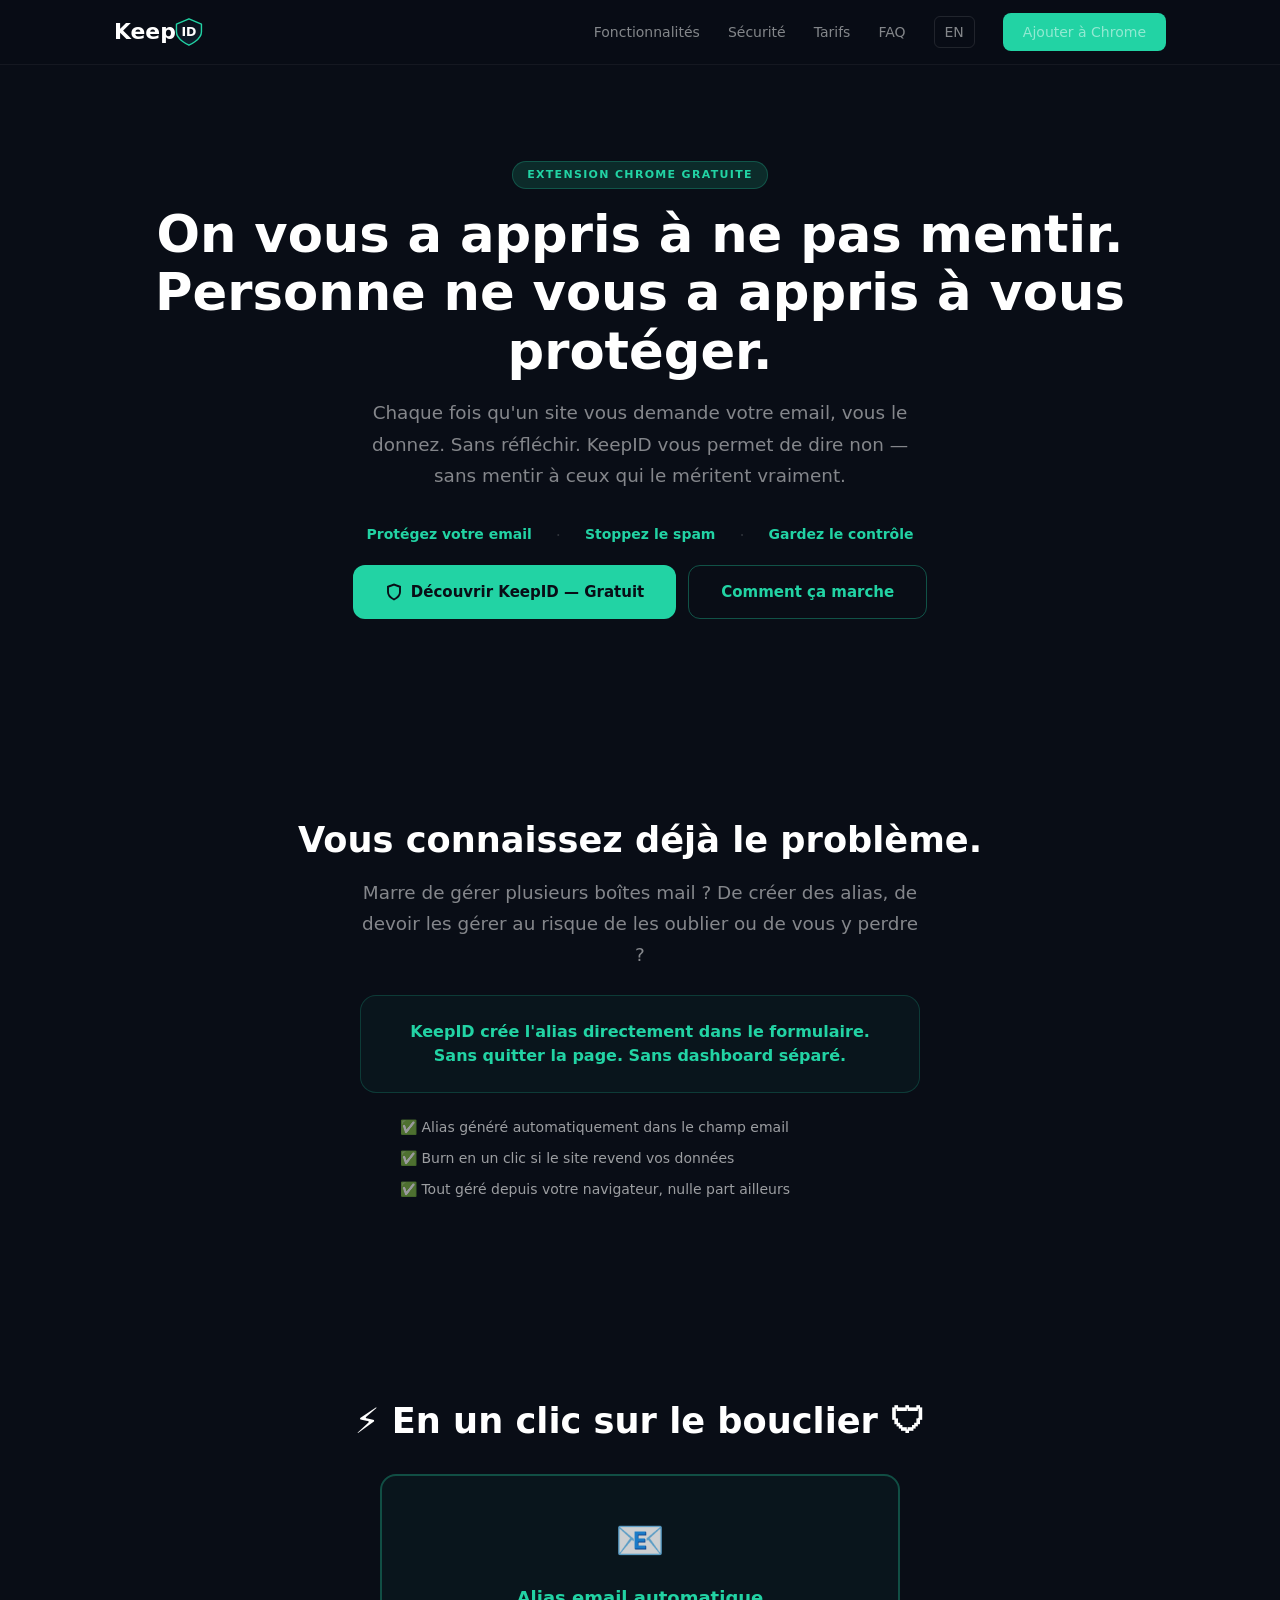
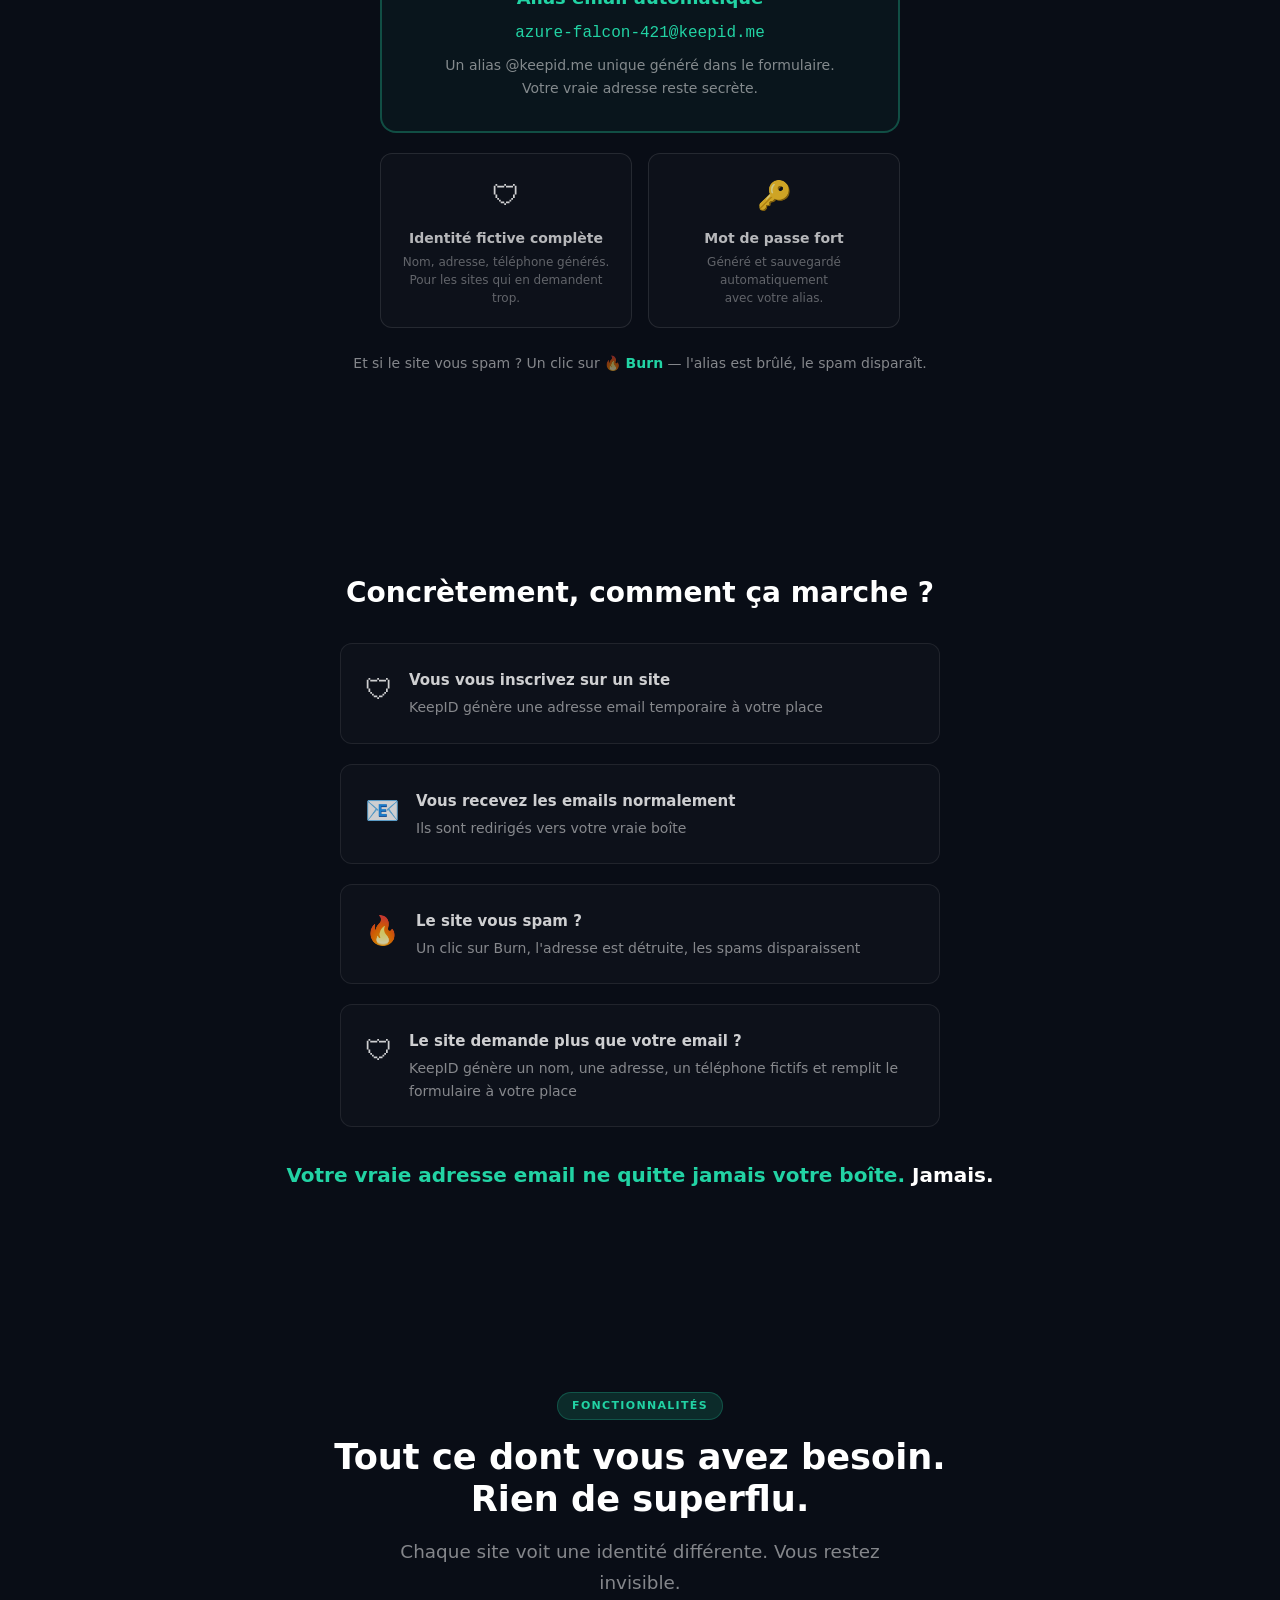
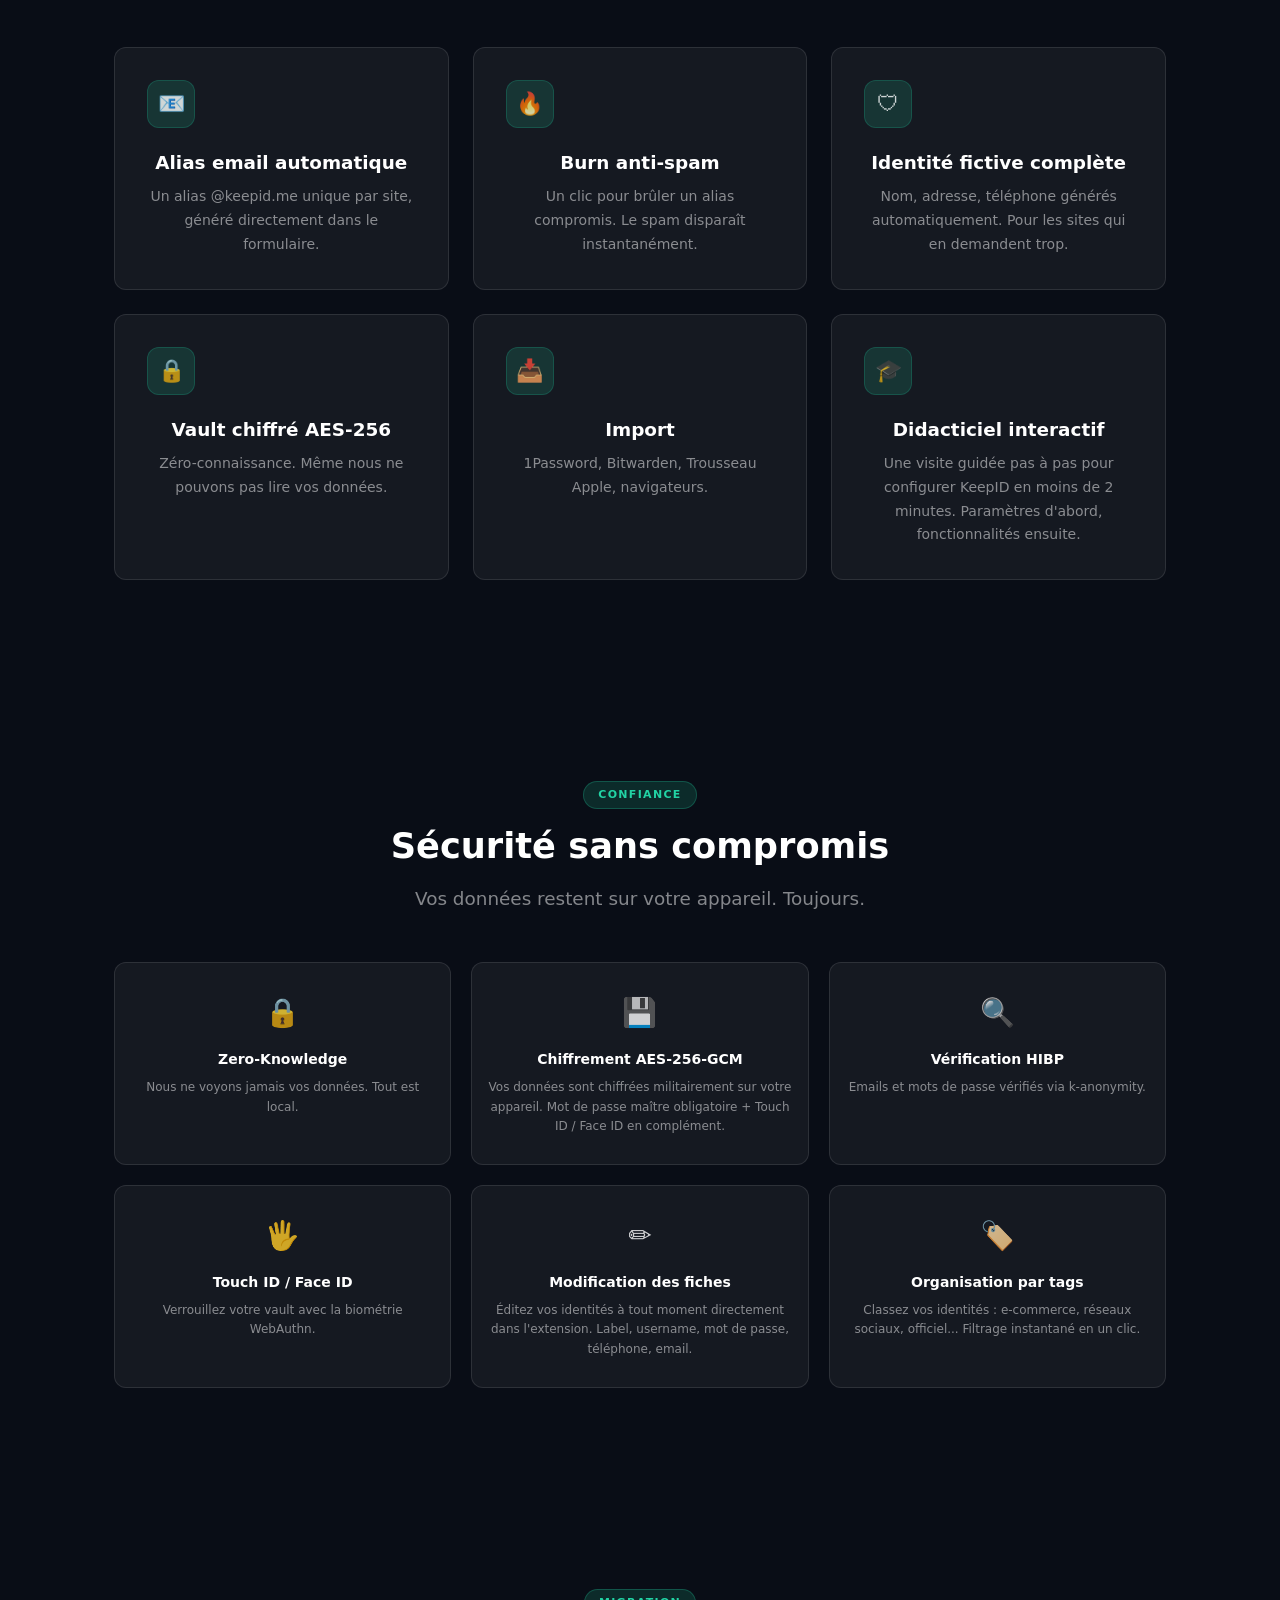
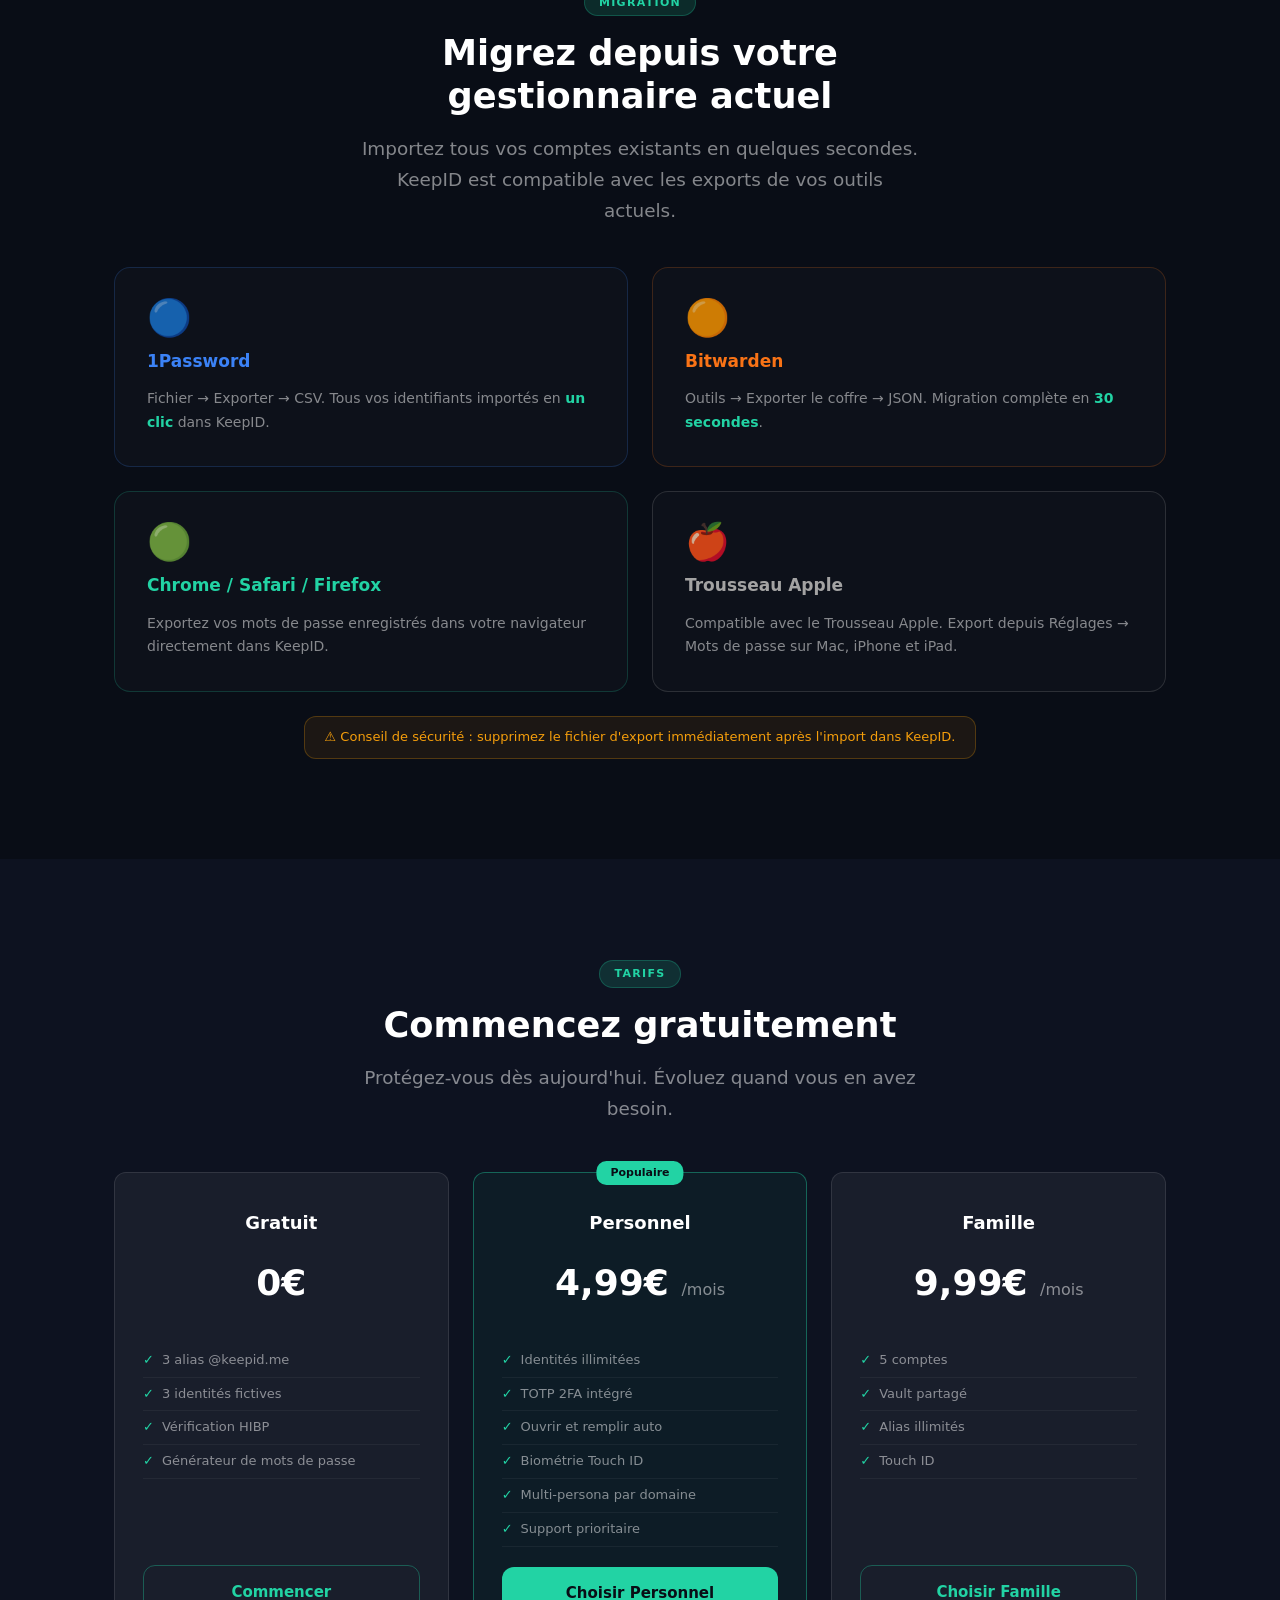
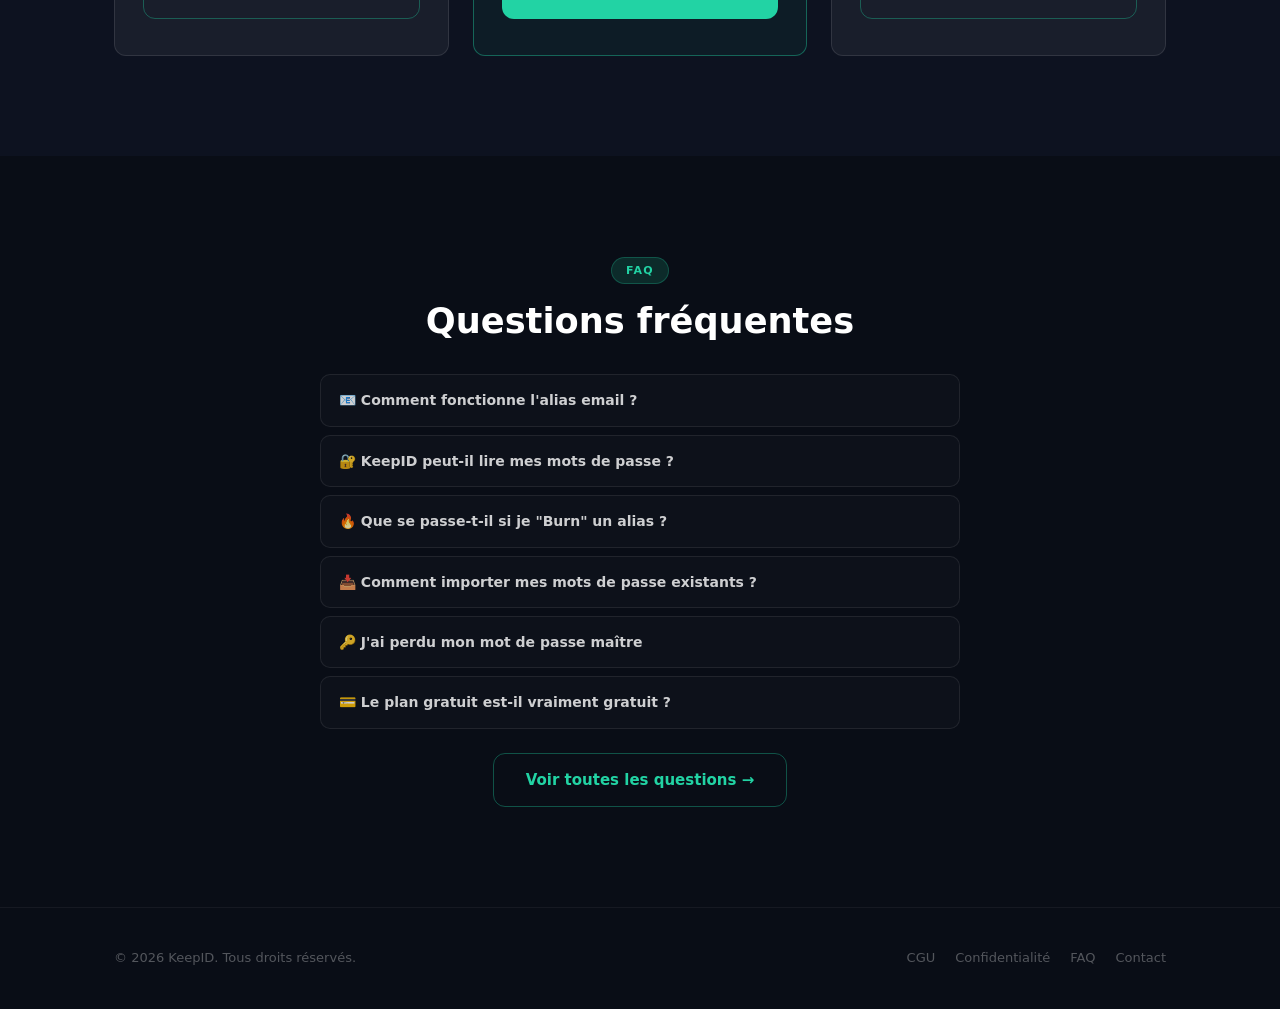
==== index.html @ a072f53a "feat: 4e étape identité fictive dans section explicative" ====
<!DOCTYPE html>
<html lang="fr">
<head>
  <meta charset="UTF-8">
  <meta name="viewport" content="width=device-width, initial-scale=1.0">
  <title>KeepID — Protégez votre identité en ligne</title>
  <meta name="description" content="KeepID génère des identités fictives pour chaque site. Alias email, mots de passe forts, données fictives. Zéro donnée personnelle exposée.">
  <meta name="robots" content="noindex, nofollow">
  <link rel="stylesheet" href="css/style.css">
</head>
<body>

<!-- ─── Nav ────────────────────────────────────────────────────────────────── -->
<nav>
  <div class="nav-inner">
    <img src="assets/logo-final.svg" alt="KeepID" class="nav-logo">
    <div class="nav-links">
      <a href="#features">Fonctionnalités</a>
      <a href="#security">Sécurité</a>
      <a href="#pricing">Tarifs</a>
      <a href="faq.html">FAQ</a>
      <a href="en/" class="lang-switch">EN</a>
      <a href="#" class="nav-cta">Ajouter à Chrome</a>
    </div>
    <button class="nav-hamburger" aria-label="Menu">
      <span></span><span></span><span></span>
    </button>
  </div>
</nav>

<!-- ─── Hero ───────────────────────────────────────────────────────────────── -->
<section class="hero container">
  <div class="fade-in">
    <div class="badge">Extension Chrome gratuite</div>
    <h1>On vous a appris à ne pas mentir.<br>Personne ne vous a appris à vous protéger.</h1>
    <p class="subtitle">Chaque fois qu'un site vous demande votre email, vous le donnez. Sans réfléchir. KeepID vous permet de dire non — sans mentir à ceux qui le méritent vraiment.</p>
  </div>
  <div class="fade-in" style="display:flex;justify-content:center;gap:24px;margin-top:24px;margin-bottom:16px">
    <span style="font-size:14px;color:#22d3a4;font-weight:600">Protégez votre email</span>
    <span style="color:rgba(255,255,255,0.15)">·</span>
    <span style="font-size:14px;color:#22d3a4;font-weight:600">Stoppez le spam</span>
    <span style="color:rgba(255,255,255,0.15)">·</span>
    <span style="font-size:14px;color:#22d3a4;font-weight:600">Gardez le contrôle</span>
  </div>
  <div class="hero-buttons fade-in">
    <a href="#" class="btn btn-primary">
      <svg width="18" height="18" viewBox="0 0 24 24" fill="none" stroke="currentColor" stroke-width="2.5" stroke-linecap="round"><path d="M12 22s8-4 8-10V5l-8-3-8 3v7c0 6 8 10 8 10z"/></svg>
      Découvrir KeepID — Gratuit
    </a>
    <a href="#features" class="btn btn-ghost">Comment ça marche</a>
  </div>
</section>

<!-- ─── Geek pitch ─────────────────────────────────────────────────────────── -->
<section class="section" id="geek">
  <div class="container text-center">
    <div class="fade-in">
      <h2>Vous connaissez déjà le problème.</h2>
      <p class="subtitle" style="max-width:560px;margin:0 auto 24px">
        Marre de gérer plusieurs boîtes mail ? De créer des alias, de devoir les gérer au risque de les oublier ou de vous y perdre ?
      </p>
      <div style="background:rgba(34,211,164,0.04);border:1px solid rgba(34,211,164,0.2);border-radius:16px;padding:24px 28px;max-width:560px;margin:0 auto 24px">
        <p style="font-size:16px;font-weight:700;color:#22d3a4;line-height:1.5;margin:0">
          KeepID crée l'alias directement dans le formulaire.<br>Sans quitter la page. Sans dashboard séparé.
        </p>
      </div>
      <ul style="list-style:none;display:flex;flex-direction:column;gap:10px;max-width:480px;margin:0 auto;text-align:left">
        <li style="font-size:14px;color:rgba(255,255,255,0.6);line-height:1.5">✅ Alias généré automatiquement dans le champ email</li>
        <li style="font-size:14px;color:rgba(255,255,255,0.6);line-height:1.5">✅ Burn en un clic si le site revend vos données</li>
        <li style="font-size:14px;color:rgba(255,255,255,0.6);line-height:1.5">✅ Tout géré depuis votre navigateur, nulle part ailleurs</li>
      </ul>
    </div>
  </div>
</section>

<!-- ─── Démo en un clic ────────────────────────────────────────────────────── -->
<section class="section" id="demo">
  <div class="container text-center">
    <div class="fade-in">
      <h2>⚡ En un clic sur le bouclier 🛡</h2>
    </div>
    <!-- Card principale — alias -->
    <div class="fade-in" style="max-width:520px;margin:32px auto 20px;background:rgba(34,211,164,0.04);border:2px solid rgba(34,211,164,0.3);border-radius:16px;padding:32px 28px;text-align:center;animation:fadeUp .5s ease both">
      <div style="font-size:40px;margin-bottom:12px">📧</div>
      <h3 style="font-size:18px;font-weight:700;color:#22d3a4;margin:0 0 8px">Alias email automatique</h3>
      <p style="font-family:monospace;font-size:16px;color:#22d3a4;margin:0 0 8px">azure-falcon-421@keepid.me</p>
      <p style="font-size:14px;color:rgba(255,255,255,0.5);margin:0;line-height:1.6">Un alias @keepid.me unique généré dans le formulaire.<br>Votre vraie adresse reste secrète.</p>
    </div>
    <!-- Cards secondaires -->
    <div class="fade-in" style="display:grid;grid-template-columns:1fr 1fr;gap:16px;max-width:520px;margin:0 auto;text-align:center">
      <div style="background:rgba(255,255,255,0.02);border:1px solid rgba(255,255,255,0.1);border-radius:12px;padding:20px 16px;animation:fadeUp .5s ease .2s both">
        <div style="font-size:28px;margin-bottom:8px">🛡</div>
        <h3 style="font-size:14px;font-weight:700;color:rgba(255,255,255,0.7);margin:0 0 4px">Identité fictive complète</h3>
        <p style="font-size:12px;color:rgba(255,255,255,0.35);margin:0;line-height:1.5">Nom, adresse, téléphone générés.<br>Pour les sites qui en demandent trop.</p>
      </div>
      <div style="background:rgba(255,255,255,0.02);border:1px solid rgba(255,255,255,0.1);border-radius:12px;padding:20px 16px;animation:fadeUp .5s ease .4s both">
        <div style="font-size:28px;margin-bottom:8px">🔑</div>
        <h3 style="font-size:14px;font-weight:700;color:rgba(255,255,255,0.7);margin:0 0 4px">Mot de passe fort</h3>
        <p style="font-size:12px;color:rgba(255,255,255,0.35);margin:0;line-height:1.5">Généré et sauvegardé automatiquement<br>avec votre alias.</p>
      </div>
    </div>
    <div class="fade-in" style="margin-top:24px">
      <p style="font-size:14px;color:rgba(255,255,255,0.5);margin:0">Et si le site vous spam ? Un clic sur 🔥 <span style="color:#22d3a4;font-weight:600">Burn</span> — l'alias est brûlé, le spam disparaît.</p>
    </div>
  </div>
</section>
<style>@keyframes fadeUp{from{opacity:0;transform:translateY(20px)}to{opacity:1;transform:translateY(0)}}</style>

<!-- ─── Manifeste ──────────────────────────────────────────────────────────── -->
<section class="section" id="manifesto">
  <div class="container text-center">
    <div class="fade-in">
      <h2 style="font-size:28px;line-height:1.3;max-width:600px;margin:0 auto 20px">Concrètement, comment ça marche ?</h2>
    </div>
    <div class="fade-in" style="display:flex;flex-direction:column;gap:20px;max-width:600px;margin:32px auto;text-align:left">
      <div style="display:flex;align-items:flex-start;gap:16px;background:rgba(255,255,255,0.02);border:1px solid rgba(255,255,255,0.08);border-radius:12px;padding:24px">
        <span style="font-size:28px;flex-shrink:0">🛡</span>
        <div>
          <p style="font-size:15px;font-weight:700;color:rgba(255,255,255,0.8);margin:0 0 4px">Vous vous inscrivez sur un site</p>
          <p style="font-size:14px;color:rgba(255,255,255,0.5);margin:0;line-height:1.6">KeepID génère une adresse email temporaire à votre place</p>
        </div>
      </div>
      <div style="display:flex;align-items:flex-start;gap:16px;background:rgba(255,255,255,0.02);border:1px solid rgba(255,255,255,0.08);border-radius:12px;padding:24px">
        <span style="font-size:28px;flex-shrink:0">📧</span>
        <div>
          <p style="font-size:15px;font-weight:700;color:rgba(255,255,255,0.8);margin:0 0 4px">Vous recevez les emails normalement</p>
          <p style="font-size:14px;color:rgba(255,255,255,0.5);margin:0;line-height:1.6">Ils sont redirigés vers votre vraie boîte</p>
        </div>
      </div>
      <div style="display:flex;align-items:flex-start;gap:16px;background:rgba(255,255,255,0.02);border:1px solid rgba(255,255,255,0.08);border-radius:12px;padding:24px">
        <span style="font-size:28px;flex-shrink:0">🔥</span>
        <div>
          <p style="font-size:15px;font-weight:700;color:rgba(255,255,255,0.8);margin:0 0 4px">Le site vous spam ?</p>
          <p style="font-size:14px;color:rgba(255,255,255,0.5);margin:0;line-height:1.6">Un clic sur Burn, l'adresse est détruite, les spams disparaissent</p>
        </div>
      </div>
      <div style="display:flex;align-items:flex-start;gap:16px;background:rgba(255,255,255,0.02);border:1px solid rgba(255,255,255,0.08);border-radius:12px;padding:24px">
        <span style="font-size:28px;flex-shrink:0">🛡</span>
        <div>
          <p style="font-size:15px;font-weight:700;color:rgba(255,255,255,0.8);margin:0 0 4px">Le site demande plus que votre email ?</p>
          <p style="font-size:14px;color:rgba(255,255,255,0.5);margin:0;line-height:1.6">KeepID génère un nom, une adresse, un téléphone fictifs et remplit le formulaire à votre place</p>
        </div>
      </div>
    </div>
    <div class="fade-in">
      <p style="font-size:20px;font-weight:700;color:#22d3a4;margin:0">Votre vraie adresse email ne quitte jamais votre boîte. <span style="color:#fff">Jamais.</span></p>
    </div>
  </div>
</section>

<!-- ─── Features ───────────────────────────────────────────────────────────── -->
<section class="section" id="features">
  <div class="container text-center">
    <div class="fade-in">
      <div class="badge">Fonctionnalités</div>
      <h2>Tout ce dont vous avez besoin.<br>Rien de superflu.</h2>
      <p class="subtitle">Chaque site voit une identité différente. Vous restez invisible.</p>
    </div>
    <div class="features-grid fade-in">
      <div class="feature-card">
        <div class="feature-icon">📧</div>
        <h3>Alias email automatique</h3>
        <p>Un alias @keepid.me unique par site, généré directement dans le formulaire.</p>
      </div>
      <div class="feature-card">
        <div class="feature-icon">🔥</div>
        <h3>Burn anti-spam</h3>
        <p>Un clic pour brûler un alias compromis. Le spam disparaît instantanément.</p>
      </div>
      <div class="feature-card">
        <div class="feature-icon">🛡</div>
        <h3>Identité fictive complète</h3>
        <p>Nom, adresse, téléphone générés automatiquement. Pour les sites qui en demandent trop.</p>
      </div>
      <div class="feature-card">
        <div class="feature-icon">🔒</div>
        <h3>Vault chiffré AES-256</h3>
        <p>Zéro-connaissance. Même nous ne pouvons pas lire vos données.</p>
      </div>
      <div class="feature-card">
        <div class="feature-icon">📥</div>
        <h3>Import</h3>
        <p>1Password, Bitwarden, Trousseau Apple, navigateurs.</p>
      </div>
      <div class="feature-card">
        <div class="feature-icon">🎓</div>
        <h3>Didacticiel interactif</h3>
        <p>Une visite guidée pas à pas pour configurer KeepID en moins de 2 minutes. Paramètres d'abord, fonctionnalités ensuite.</p>
      </div>
    </div>
  </div>
</section>

<!-- ─── Sécurité ───────────────────────────────────────────────────────────── -->
<section class="section" id="security">
  <div class="container text-center">
    <div class="fade-in">
      <div class="badge">Confiance</div>
      <h2>Sécurité sans compromis</h2>
      <p class="subtitle">Vos données restent sur votre appareil. Toujours.</p>
    </div>
    <div class="security-grid fade-in">
      <div class="security-item">
        <div class="icon">🔒</div>
        <h3>Zero-Knowledge</h3>
        <p>Nous ne voyons jamais vos données. Tout est local.</p>
      </div>
      <div class="security-item">
        <div class="icon">💾</div>
        <h3>Chiffrement AES-256-GCM</h3>
        <p>Vos données sont chiffrées militairement sur votre appareil. Mot de passe maître obligatoire + Touch ID / Face ID en complément.</p>
      </div>
      <div class="security-item">
        <div class="icon">🔍</div>
        <h3>Vérification HIBP</h3>
        <p>Emails et mots de passe vérifiés via k-anonymity.</p>
      </div>
      <div class="security-item">
        <div class="icon">🖐</div>
        <h3>Touch ID / Face ID</h3>
        <p>Verrouillez votre vault avec la biométrie WebAuthn.</p>
      </div>
      <div class="security-item">
        <div class="icon">✏️</div>
        <h3>Modification des fiches</h3>
        <p>Éditez vos identités à tout moment directement dans l'extension. Label, username, mot de passe, téléphone, email.</p>
      </div>
      <div class="security-item">
        <div class="icon">🏷️</div>
        <h3>Organisation par tags</h3>
        <p>Classez vos identités : e-commerce, réseaux sociaux, officiel... Filtrage instantané en un clic.</p>
      </div>
    </div>
  </div>
</section>

<!-- ─── Migration ──────────────────────────────────────────────────────────── -->
<section class="section" id="migration">
  <div class="container text-center">
    <div class="fade-in">
      <div class="badge">Migration</div>
      <h2>Migrez depuis votre<br>gestionnaire actuel</h2>
      <p class="subtitle">Importez tous vos comptes existants en quelques secondes. KeepID est compatible avec les exports de vos outils actuels.</p>
    </div>
    <div class="fade-in" style="display:grid;grid-template-columns:repeat(2,1fr);gap:24px;margin-top:40px;text-align:left">
      <div style="background:rgba(255,255,255,0.02);border:1px solid rgba(59,130,246,0.2);border-radius:16px;padding:32px;display:flex;flex-direction:column;gap:12px">
        <div style="font-size:36px;line-height:1">🔵</div>
        <h3 style="font-size:17px;font-weight:700;color:#3b82f6;margin:0">1Password</h3>
        <p style="font-size:14px;color:rgba(255,255,255,0.5);line-height:1.7;margin:0">Fichier → Exporter → CSV. Tous vos identifiants importés en <span style="color:#22d3a4;font-weight:600">un clic</span> dans KeepID.</p>
      </div>
      <div style="background:rgba(255,255,255,0.02);border:1px solid rgba(249,115,22,0.2);border-radius:16px;padding:32px;display:flex;flex-direction:column;gap:12px">
        <div style="font-size:36px;line-height:1">🟠</div>
        <h3 style="font-size:17px;font-weight:700;color:#f97316;margin:0">Bitwarden</h3>
        <p style="font-size:14px;color:rgba(255,255,255,0.5);line-height:1.7;margin:0">Outils → Exporter le coffre → JSON. Migration complète en <span style="color:#22d3a4;font-weight:600">30 secondes</span>.</p>
      </div>
      <div style="background:rgba(255,255,255,0.02);border:1px solid rgba(34,211,164,0.2);border-radius:16px;padding:32px;display:flex;flex-direction:column;gap:12px">
        <div style="font-size:36px;line-height:1">🟢</div>
        <h3 style="font-size:17px;font-weight:700;color:#22d3a4;margin:0">Chrome / Safari / Firefox</h3>
        <p style="font-size:14px;color:rgba(255,255,255,0.5);line-height:1.7;margin:0">Exportez vos mots de passe enregistrés dans votre navigateur directement dans KeepID.</p>
      </div>
      <div style="background:rgba(255,255,255,0.02);border:1px solid rgba(163,163,163,0.2);border-radius:16px;padding:32px;display:flex;flex-direction:column;gap:12px">
        <div style="font-size:36px;line-height:1">🍎</div>
        <h3 style="font-size:17px;font-weight:700;color:#a3a3a3;margin:0">Trousseau Apple</h3>
        <p style="font-size:14px;color:rgba(255,255,255,0.5);line-height:1.7;margin:0">Compatible avec le Trousseau Apple. Export depuis Réglages → Mots de passe sur Mac, iPhone et iPad.</p>
      </div>
    </div>
    <div class="fade-in" style="margin-top:24px">
      <div style="display:inline-flex;align-items:center;gap:8px;background:rgba(245,158,11,0.08);border:1px solid rgba(245,158,11,0.25);border-radius:12px;padding:10px 20px;font-size:13px;color:#f59e0b;font-weight:500">
        ⚠️ Conseil de sécurité : supprimez le fichier d'export immédiatement après l'import dans KeepID.
      </div>
    </div>
  </div>
</section>

<!-- ─── Pricing ────────────────────────────────────────────────────────────── -->
<section class="section section-alt" id="pricing">
  <div class="container text-center">
    <div class="fade-in">
      <div class="badge">Tarifs</div>
      <h2>Commencez gratuitement</h2>
      <p class="subtitle">Protégez-vous dès aujourd'hui. Évoluez quand vous en avez besoin.</p>
    </div>
    <div class="pricing-grid fade-in">
      <div class="price-card">
        <div class="price-name">Gratuit</div>
        <div class="price-amount">0€</div>
        <ul class="price-features">
          <li>3 alias @keepid.me</li>
          <li>3 identités fictives</li>
          <li>Vérification HIBP</li>
          <li>Générateur de mots de passe</li>
        </ul>
        <a href="#" class="btn btn-ghost" style="width:100%;justify-content:center">Commencer</a>
      </div>
      <div class="price-card featured">
        <div class="price-name">Personnel</div>
        <div class="price-amount">4,99€ <span>/mois</span></div>
        <ul class="price-features">
          <li>Identités illimitées</li>
          <li>TOTP 2FA intégré</li>
          <li>Ouvrir et remplir auto</li>
          <li>Biométrie Touch ID</li>
          <li>Multi-persona par domaine</li>
          <li>Support prioritaire</li>
        </ul>
        <a href="#" class="btn btn-primary" style="width:100%;justify-content:center">Choisir Personnel</a>
      </div>
      <div class="price-card">
        <div class="price-name">Famille</div>
        <div class="price-amount">9,99€ <span>/mois</span></div>
        <ul class="price-features">
          <li>5 comptes</li>
          <li>Vault partagé</li>
          <li>Alias illimités</li>
          <li>Touch ID</li>
        </ul>
        <a href="#" class="btn btn-ghost" style="width:100%;justify-content:center">Choisir Famille</a>
      </div>
    </div>
  </div>
</section>

<!-- ─── FAQ résumée ────────────────────────────────────────────────────────── -->
<section class="section" id="faq">
  <div class="container text-center">
    <div class="fade-in">
      <div class="badge">FAQ</div>
      <h2>Questions fréquentes</h2>
    </div>
    <div class="fade-in" style="max-width:640px;margin:32px auto 0;text-align:left;display:flex;flex-direction:column;gap:8px">
      <details style="background:rgba(255,255,255,0.02);border:1px solid rgba(255,255,255,0.08);border-radius:10px">
        <summary style="padding:14px 18px;font-size:14px;font-weight:600;color:rgba(255,255,255,0.8);cursor:pointer;list-style:none">📧 Comment fonctionne l'alias email ?</summary>
        <p style="padding:0 18px 14px;font-size:14px;color:rgba(255,255,255,0.5);line-height:1.7;margin:0">KeepID génère un alias @keepid.me unique pour chaque site directement dans le formulaire. Les emails sont redirigés vers votre vraie boîte. Votre vraie adresse n'est jamais exposée.</p>
      </details>
      <details style="background:rgba(255,255,255,0.02);border:1px solid rgba(255,255,255,0.08);border-radius:10px">
        <summary style="padding:14px 18px;font-size:14px;font-weight:600;color:rgba(255,255,255,0.8);cursor:pointer;list-style:none">🔐 KeepID peut-il lire mes mots de passe ?</summary>
        <p style="padding:0 18px 14px;font-size:14px;color:rgba(255,255,255,0.5);line-height:1.7;margin:0">Non. Vos données sont chiffrées avec AES-256-GCM sur votre appareil. Même nous ne pouvons pas les lire — c'est le Zero-Knowledge.</p>
      </details>
      <details style="background:rgba(255,255,255,0.02);border:1px solid rgba(255,255,255,0.08);border-radius:10px">
        <summary style="padding:14px 18px;font-size:14px;font-weight:600;color:rgba(255,255,255,0.8);cursor:pointer;list-style:none">🔥 Que se passe-t-il si je "Burn" un alias ?</summary>
        <p style="padding:0 18px 14px;font-size:14px;color:rgba(255,255,255,0.5);line-height:1.7;margin:0">L'alias est définitivement désactivé. Les spams s'arrêtent instantanément. Votre vraie adresse n'est pas affectée.</p>
      </details>
      <details style="background:rgba(255,255,255,0.02);border:1px solid rgba(255,255,255,0.08);border-radius:10px">
        <summary style="padding:14px 18px;font-size:14px;font-weight:600;color:rgba(255,255,255,0.8);cursor:pointer;list-style:none">📥 Comment importer mes mots de passe existants ?</summary>
        <p style="padding:0 18px 14px;font-size:14px;color:rgba(255,255,255,0.5);line-height:1.7;margin:0">Compatible avec 1Password (CSV), Bitwarden (JSON), Trousseau Apple (CSV), Chrome, Safari et Firefox. Paramètres → Importer mes identifiants.</p>
      </details>
      <details style="background:rgba(255,255,255,0.02);border:1px solid rgba(255,255,255,0.08);border-radius:10px">
        <summary style="padding:14px 18px;font-size:14px;font-weight:600;color:rgba(255,255,255,0.8);cursor:pointer;list-style:none">🔑 J'ai perdu mon mot de passe maître</summary>
        <p style="padding:0 18px 14px;font-size:14px;color:rgba(255,255,255,0.5);line-height:1.7;margin:0">Utilisez votre kit de récupération d'urgence. Sans ce code, l'accès est définitivement perdu — notez-le sur papier.</p>
      </details>
      <details style="background:rgba(255,255,255,0.02);border:1px solid rgba(255,255,255,0.08);border-radius:10px">
        <summary style="padding:14px 18px;font-size:14px;font-weight:600;color:rgba(255,255,255,0.8);cursor:pointer;list-style:none">💳 Le plan gratuit est-il vraiment gratuit ?</summary>
        <p style="padding:0 18px 14px;font-size:14px;color:rgba(255,255,255,0.5);line-height:1.7;margin:0">Oui, sans limite de durée. 3 alias @keepid.me, 3 identités, générateur de mots de passe et vérification HIBP inclus. Aucune carte bancaire requise.</p>
      </details>
    </div>
    <div class="fade-in" style="margin-top:24px">
      <a href="faq.html" class="btn btn-ghost">Voir toutes les questions →</a>
    </div>
  </div>
</section>

<!-- ─── Footer ─────────────────────────────────────────────────────────────── -->
<footer>
  <div class="footer-inner">
    <span class="footer-copy">&copy; 2026 KeepID. Tous droits réservés.</span>
    <div class="footer-links">
      <a href="cgu.html">CGU</a>
      <a href="privacy.html">Confidentialité</a>
      <a href="faq.html">FAQ</a>
      <a href="mailto:legal@keepid.me">Contact</a>
    </div>
  </div>
</footer>

<script src="js/main.js"></script>
</body>
</html>
---- css/style.css ----
/* ─── Reset & Base ─────────────────────────────────────────────────────────── */
*, *::before, *::after { margin: 0; padding: 0; box-sizing: border-box; }

:root {
  --bg:      #090d16;
  --bg2:     #0d1220;
  --accent:  #22d3a4;
  --accent2: rgba(34,211,164,0.15);
  --white:   #ffffff;
  --w80:     rgba(255,255,255,0.8);
  --w50:     rgba(255,255,255,0.5);
  --w30:     rgba(255,255,255,0.3);
  --w10:     rgba(255,255,255,0.1);
  --w05:     rgba(255,255,255,0.05);
  --radius:  12px;
  --max:     1100px;
}

html { scroll-behavior: smooth; }

body {
  font-family: system-ui, -apple-system, sans-serif;
  background: var(--bg);
  color: var(--w80);
  line-height: 1.6;
  overflow-x: hidden;
}

a { color: var(--accent); text-decoration: none; }
a:hover { text-decoration: underline; }

/* ─── Utilities ───────────────────────────────────────────────────────────── */
.container { max-width: var(--max); margin: 0 auto; padding: 0 24px; }
.section { padding: 100px 0; }
.section-alt { background: var(--bg2); }
.text-center { text-align: center; }

.badge {
  display: inline-block;
  font-size: 11px;
  font-weight: 700;
  text-transform: uppercase;
  letter-spacing: 0.12em;
  color: var(--accent);
  background: var(--accent2);
  border: 1px solid rgba(34,211,164,0.25);
  padding: 4px 14px;
  border-radius: 20px;
  margin-bottom: 16px;
}

h1 { font-size: clamp(2rem, 5vw, 3.2rem); font-weight: 800; color: var(--white); line-height: 1.15; }
h2 { font-size: clamp(1.5rem, 3.5vw, 2.2rem); font-weight: 700; color: var(--white); line-height: 1.2; margin-bottom: 16px; }
h3 { font-size: 1.15rem; font-weight: 700; color: var(--white); margin-bottom: 8px; }

.subtitle {
  font-size: clamp(1rem, 2vw, 1.15rem);
  color: var(--w50);
  max-width: 560px;
  margin: 16px auto 0;
  line-height: 1.7;
}

.btn {
  display: inline-flex;
  align-items: center;
  gap: 8px;
  padding: 14px 32px;
  border-radius: var(--radius);
  font-size: 15px;
  font-weight: 700;
  border: none;
  cursor: pointer;
  transition: all 0.2s;
}

.btn-primary {
  background: var(--accent);
  color: var(--bg);
}
.btn-primary:hover {
  background: #2ee8b5;
  transform: translateY(-1px);
  box-shadow: 0 8px 30px rgba(34,211,164,0.3);
  text-decoration: none;
}

.btn-ghost {
  background: transparent;
  color: var(--accent);
  border: 1.5px solid rgba(34,211,164,0.35);
}
.btn-ghost:hover {
  background: var(--accent2);
  text-decoration: none;
}

/* ─── Fade-in animations ──────────────────────────────────────────────────── */
.fade-in {
  opacity: 0;
  transform: translateY(30px);
  transition: opacity 0.7s ease, transform 0.7s ease;
}
.fade-in.visible {
  opacity: 1;
  transform: translateY(0);
}

/* ─── Nav ─────────────────────────────────────────────────────────────────── */
nav {
  position: fixed;
  top: 0;
  left: 0;
  right: 0;
  z-index: 100;
  background: rgba(9,13,22,0.85);
  backdrop-filter: blur(16px);
  border-bottom: 1px solid var(--w05);
}
.nav-inner {
  max-width: var(--max);
  margin: 0 auto;
  padding: 0 24px;
  height: 64px;
  display: flex;
  align-items: center;
  justify-content: space-between;
}
.nav-logo { height: 28px; }
.nav-links { display: flex; align-items: center; gap: 28px; }
.nav-links a { font-size: 14px; color: var(--w50); font-weight: 500; }
.nav-links a:hover { color: var(--white); text-decoration: none; }
.nav-cta {
  padding: 8px 20px;
  font-size: 13px;
  border-radius: 8px;
  font-weight: 700;
  background: var(--accent);
  color: var(--bg);
  transition: all 0.2s;
}
.nav-cta:hover { background: #2ee8b5; text-decoration: none; }
.lang-switch {
  font-size: 12px;
  color: var(--w30);
  border: 1px solid var(--w10);
  padding: 4px 10px;
  border-radius: 6px;
}
.lang-switch:hover { color: var(--w50); border-color: var(--w30); text-decoration: none; }

.nav-hamburger { display: none; background: none; border: none; cursor: pointer; padding: 4px; }
.nav-hamburger span { display: block; width: 22px; height: 2px; background: var(--w50); margin: 5px 0; border-radius: 2px; }

/* ─── Hero ────────────────────────────────────────────────────────────────── */
.hero {
  padding-top: 160px;
  padding-bottom: 100px;
  text-align: center;
}
.hero .subtitle { margin-bottom: 32px; }
.hero-buttons { display: flex; gap: 12px; justify-content: center; flex-wrap: wrap; }

/* Mockup popup */
.mockup-wrap { margin-top: 60px; display: flex; justify-content: center; }
.mockup {
  width: 320px;
  background: var(--bg2);
  border: 1px solid var(--w10);
  border-radius: 16px;
  overflow: hidden;
  box-shadow: 0 20px 60px rgba(0,0,0,0.5), 0 0 0 1px var(--w05);
}
.mockup-header {
  display: flex;
  align-items: center;
  justify-content: space-between;
  padding: 14px 18px;
  border-bottom: 1px solid var(--w05);
}
.mockup-header-left { display: flex; align-items: center; gap: 8px; }
.mockup-shield {
  width: 28px; height: 28px;
  border-radius: 6px;
  background: var(--accent2);
  border: 1px solid rgba(34,211,164,0.3);
  display: flex; align-items: center; justify-content: center;
  font-size: 12px;
}
.mockup-title { font-size: 14px; font-weight: 700; color: var(--white); }
.mockup-title span { color: var(--accent); }
.mockup-domain {
  font-size: 10px;
  color: var(--w30);
  background: var(--w05);
  padding: 4px 10px;
  border-radius: 10px;
  border: 1px solid var(--w10);
}
.mockup-status {
  display: flex; align-items: center; justify-content: center; gap: 8px;
  padding: 8px; font-size: 11px; color: var(--w50);
  border-bottom: 1px solid var(--w05);
}
.mockup-status .dot { width: 6px; height: 6px; border-radius: 50%; background: var(--accent); }
.mockup-row {
  display: flex; align-items: center; justify-content: space-between;
  padding: 10px 18px;
  border-bottom: 1px solid var(--w05);
}
.mockup-row:last-child { border-bottom: none; }
.mockup-label { font-size: 9px; color: var(--w30); text-transform: uppercase; letter-spacing: 0.08em; }
.mockup-value { font-size: 12px; color: var(--w80); font-family: monospace; }
.mockup-copy { font-size: 10px; color: var(--w30); }

/* ─── Problem ─────────────────────────────────────────────────────────────── */
.problem-grid {
  display: grid;
  grid-template-columns: repeat(auto-fit, minmax(220px, 1fr));
  gap: 20px;
  margin-top: 40px;
}
.problem-card {
  background: rgba(239,68,68,0.05);
  border: 1px solid rgba(239,68,68,0.15);
  border-radius: var(--radius);
  padding: 24px;
}
.problem-card .icon { font-size: 24px; margin-bottom: 12px; }
.problem-card h3 { color: #f87171; font-size: 14px; }
.problem-card p { color: var(--w50); font-size: 13px; line-height: 1.6; }

/* ─── Features ────────────────────────────────────────────────────────────── */
.features-grid {
  display: grid;
  grid-template-columns: repeat(auto-fit, minmax(280px, 1fr));
  gap: 24px;
  margin-top: 48px;
}
.feature-card {
  background: var(--w05);
  border: 1px solid var(--w10);
  border-radius: var(--radius);
  padding: 32px;
  transition: border-color 0.3s, transform 0.3s;
}
.feature-card:hover {
  border-color: rgba(34,211,164,0.3);
  transform: translateY(-4px);
}
.feature-icon {
  width: 48px; height: 48px;
  border-radius: 12px;
  background: var(--accent2);
  border: 1px solid rgba(34,211,164,0.2);
  display: flex; align-items: center; justify-content: center;
  font-size: 22px;
  margin-bottom: 20px;
}
.feature-card p { color: var(--w50); font-size: 14px; line-height: 1.7; }

/* ─── Steps ───────────────────────────────────────────────────────────────── */
.steps-grid {
  display: grid;
  grid-template-columns: repeat(auto-fit, minmax(240px, 1fr));
  gap: 32px;
  margin-top: 48px;
}
.step {
  text-align: center;
  padding: 32px 20px;
}
.step-num {
  width: 40px; height: 40px;
  border-radius: 50%;
  background: var(--accent);
  color: var(--bg);
  font-size: 18px;
  font-weight: 800;
  display: flex; align-items: center; justify-content: center;
  margin: 0 auto 20px;
}
.step p { color: var(--w50); font-size: 14px; }

/* ─── Security ────────────────────────────────────────────────────────────── */
.security-grid {
  display: grid;
  grid-template-columns: repeat(3, 1fr);
  gap: 20px;
  margin-top: 48px;
}
.security-item {
  text-align: center;
  padding: 28px 16px;
  background: var(--w05);
  border: 1px solid var(--w10);
  border-radius: var(--radius);
}
.security-item .icon { font-size: 28px; margin-bottom: 12px; }
.security-item h3 { font-size: 14px; }
.security-item p { color: var(--w50); font-size: 12px; margin-top: 6px; }

/* ─── Pricing ─────────────────────────────────────────────────────────────── */
.pricing-grid {
  display: grid;
  grid-template-columns: repeat(auto-fit, minmax(260px, 1fr));
  gap: 24px;
  margin-top: 48px;
}
.price-card {
  background: var(--w05);
  border: 1px solid var(--w10);
  border-radius: var(--radius);
  padding: 36px 28px;
  display: flex;
  flex-direction: column;
}
.price-card.featured {
  border-color: rgba(34,211,164,0.4);
  background: rgba(34,211,164,0.05);
  position: relative;
}
.price-card.featured::before {
  content: "Populaire";
  position: absolute;
  top: -12px;
  left: 50%;
  transform: translateX(-50%);
  background: var(--accent);
  color: var(--bg);
  font-size: 11px;
  font-weight: 700;
  padding: 3px 14px;
  border-radius: 10px;
}
.price-name { font-size: 18px; font-weight: 700; color: var(--white); margin-bottom: 4px; }
.price-amount { font-size: 36px; font-weight: 800; color: var(--white); margin: 12px 0; }
.price-amount span { font-size: 16px; font-weight: 500; color: var(--w50); }
.price-features { list-style: none; margin: 20px 0; flex: 1; }
.price-features li {
  font-size: 13px;
  color: var(--w50);
  padding: 6px 0;
  border-bottom: 1px solid var(--w05);
  display: flex; align-items: center; gap: 8px;
}
.price-features li::before { content: "✓"; color: var(--accent); font-weight: 700; }

/* ─── Footer ──────────────────────────────────────────────────────────────── */
footer {
  border-top: 1px solid var(--w05);
  padding: 40px 0;
}
.footer-inner {
  max-width: var(--max);
  margin: 0 auto;
  padding: 0 24px;
  display: flex;
  align-items: center;
  justify-content: space-between;
  flex-wrap: wrap;
  gap: 16px;
}
.footer-copy { font-size: 13px; color: var(--w30); }
.footer-links { display: flex; gap: 20px; }
.footer-links a { font-size: 13px; color: var(--w30); }
.footer-links a:hover { color: var(--w50); }

/* ─── Responsive ──────────────────────────────────────────────────────────── */
@media (max-width: 768px) {
  .nav-links { display: none; }
  .nav-hamburger { display: block; }
  .nav-links.open {
    display: flex;
    flex-direction: column;
    position: absolute;
    top: 64px; left: 0; right: 0;
    background: rgba(9,13,22,0.97);
    backdrop-filter: blur(16px);
    padding: 24px;
    gap: 16px;
    border-bottom: 1px solid var(--w10);
  }
  .hero { padding-top: 120px; padding-bottom: 60px; }
  .hero-buttons { flex-direction: column; align-items: center; }
  .mockup { width: 280px; }
  .section { padding: 60px 0; }
  .footer-inner { flex-direction: column; text-align: center; }
}
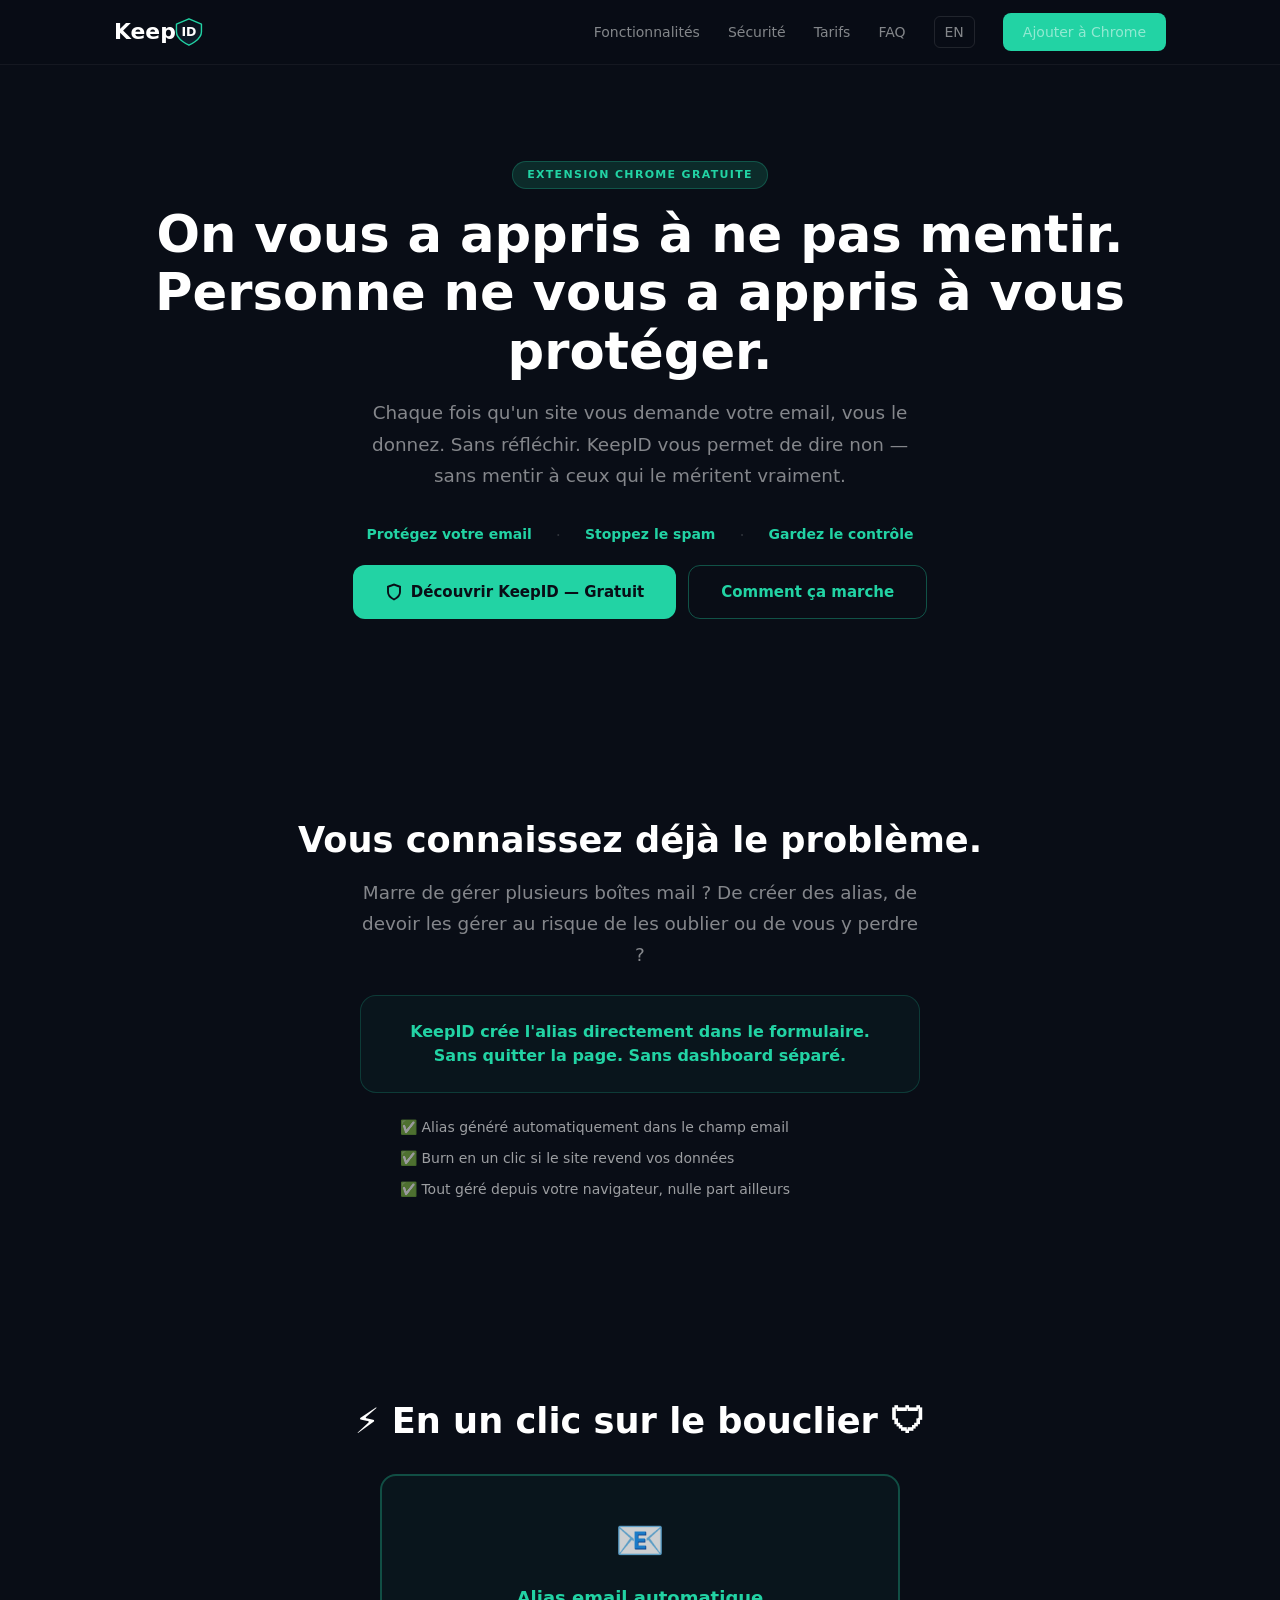
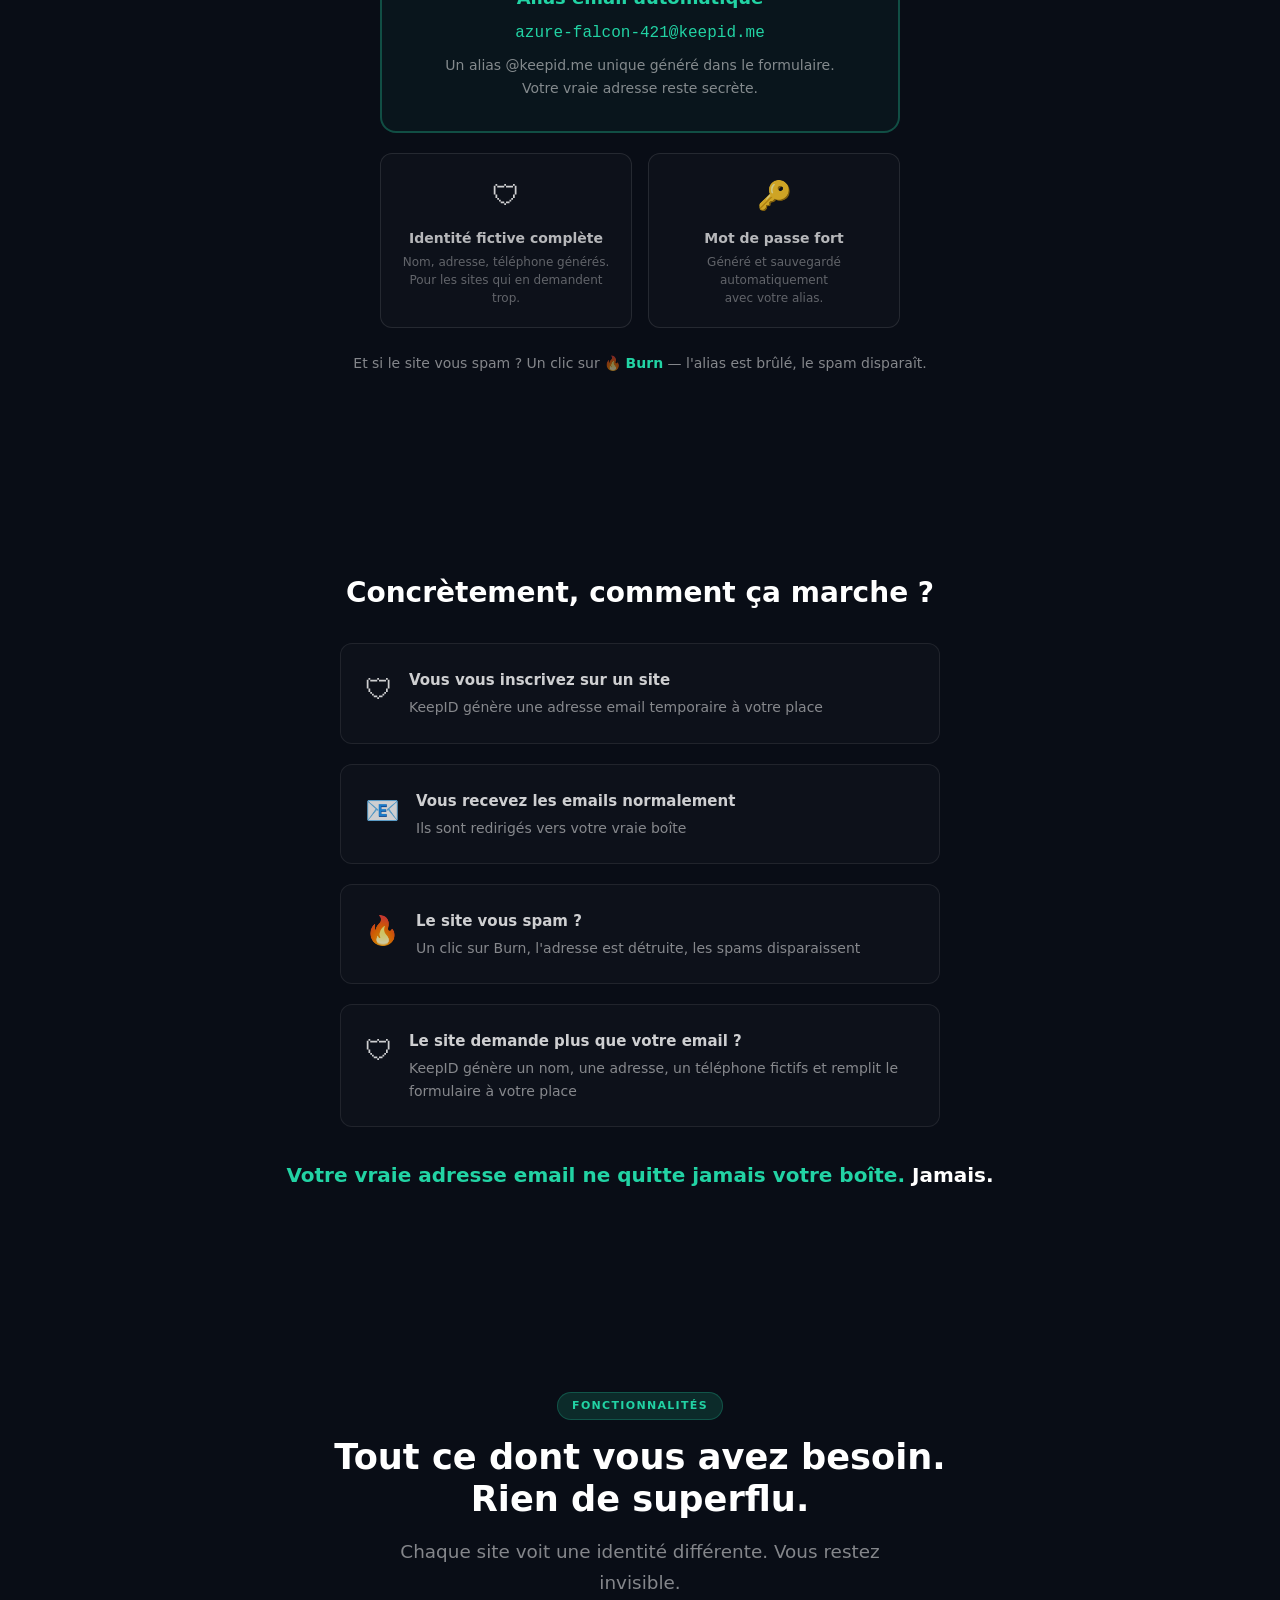
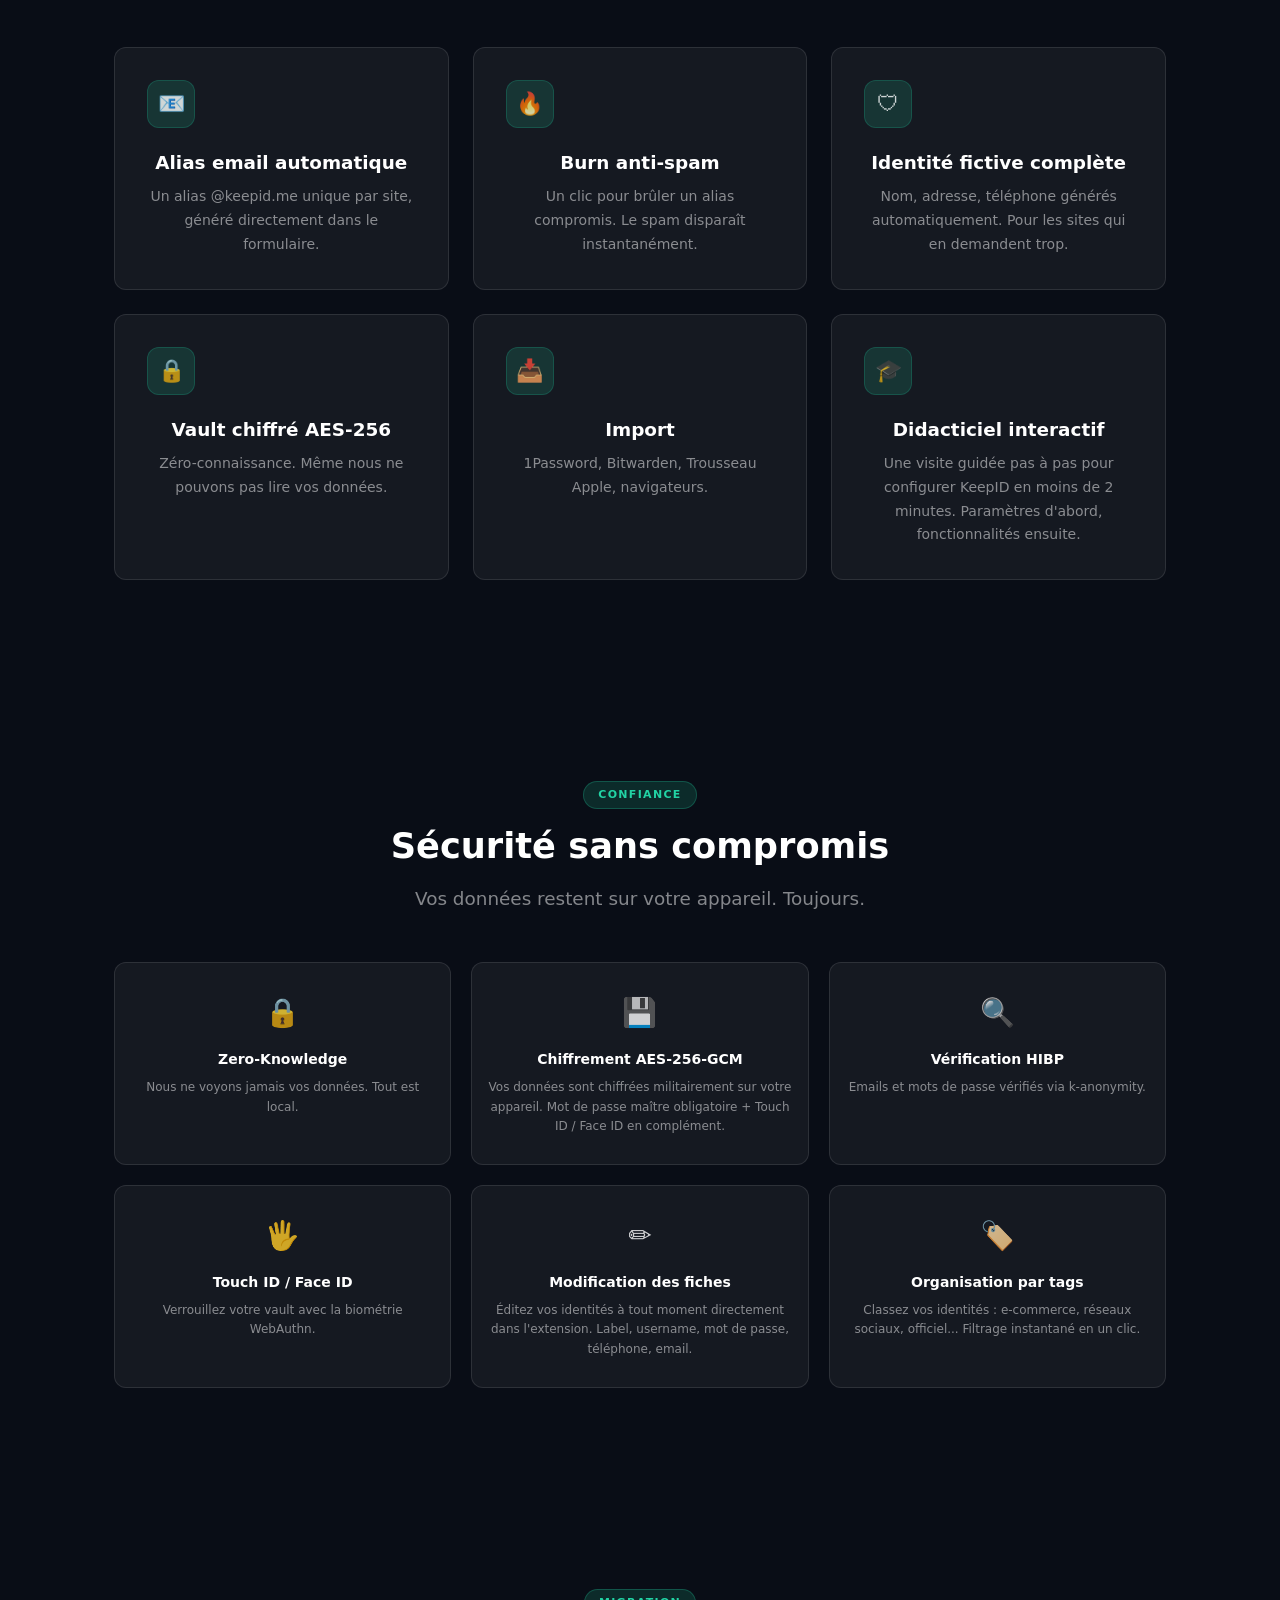
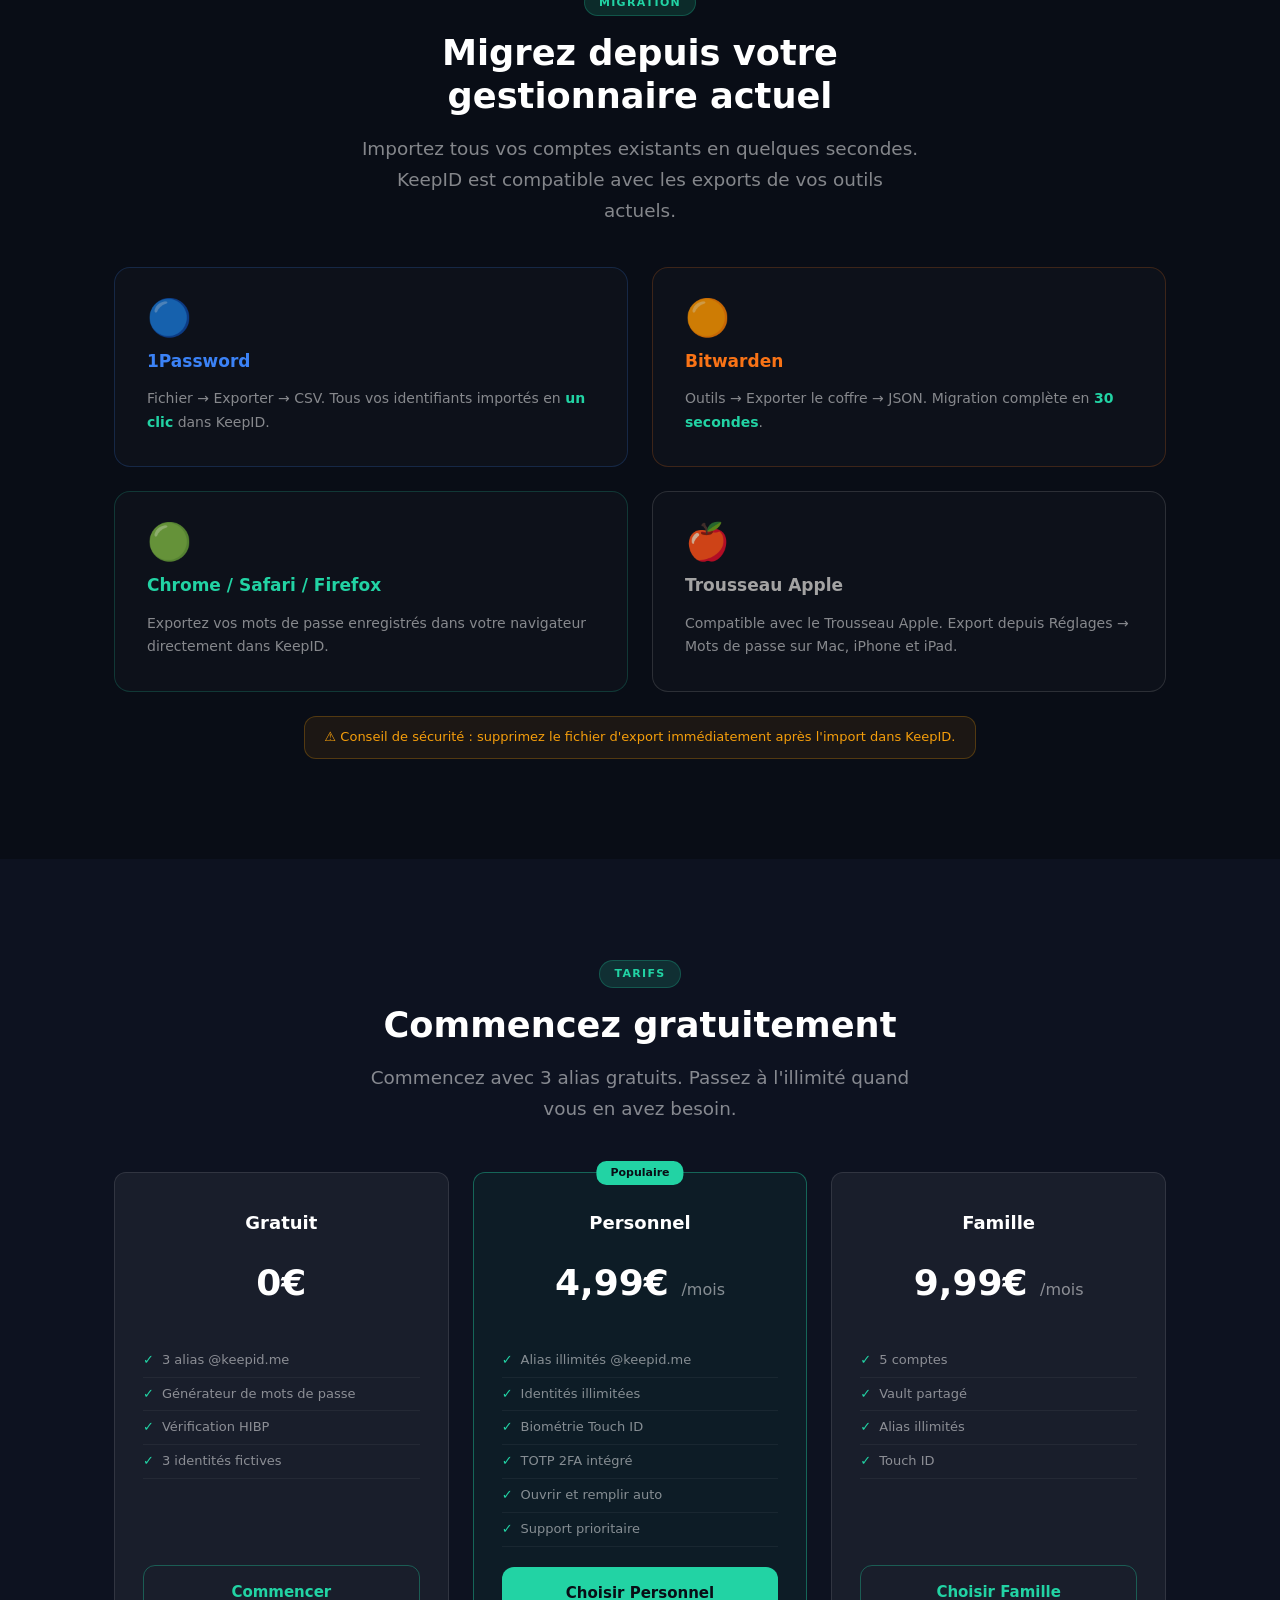
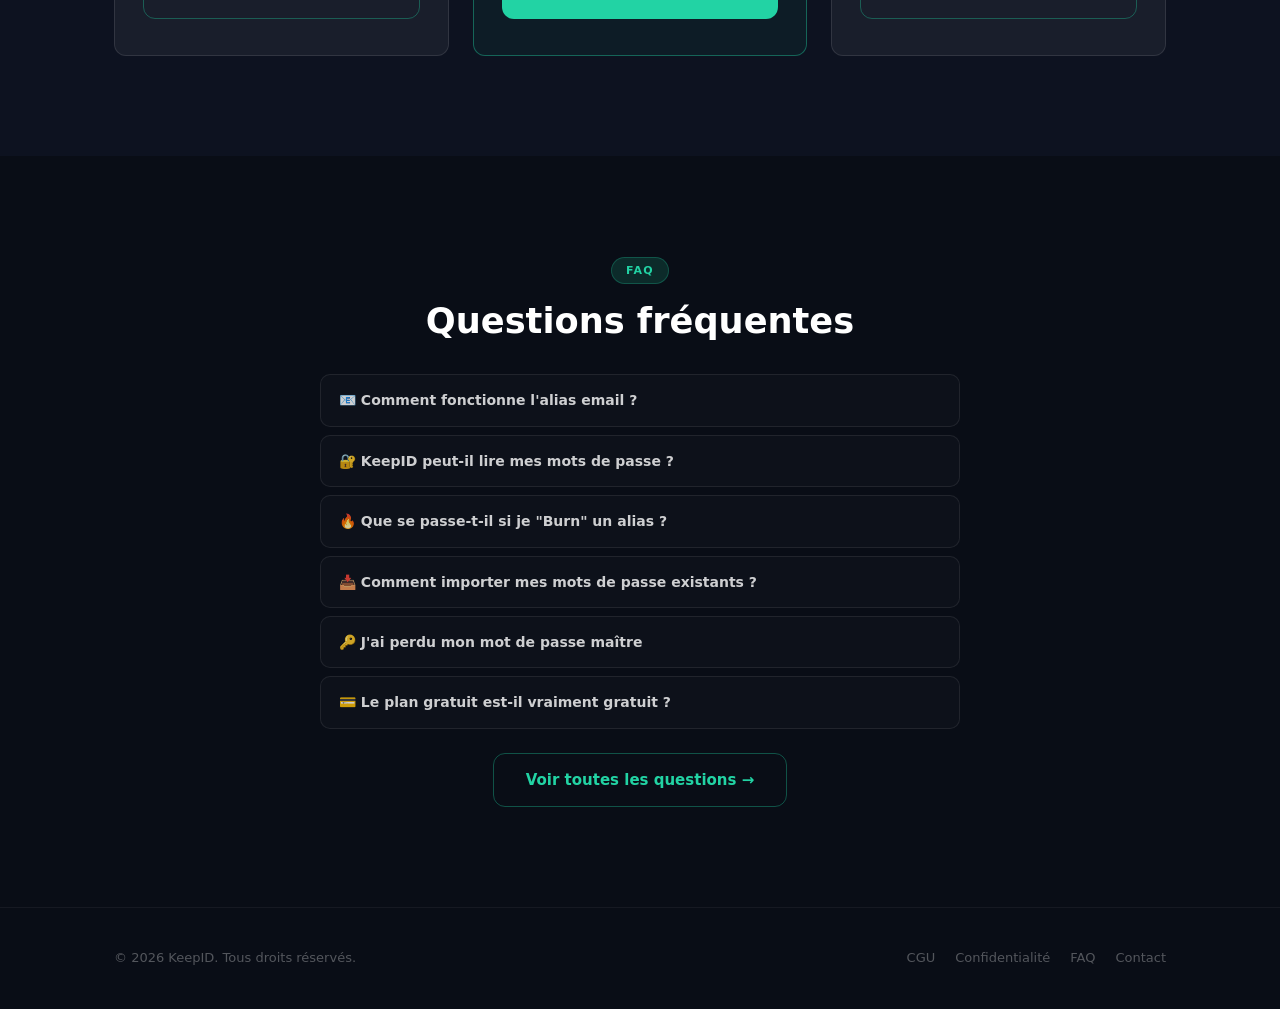
==== commit afc4b418: "fix: pricing sous-titres + réordonnancement features plans Gratuit et Personnel" ====
--- a/index.html
+++ b/index.html
@@ -278,7 +278,7 @@
     <div class="fade-in">
       <div class="badge">Tarifs</div>
       <h2>Commencez gratuitement</h2>
-      <p class="subtitle">Protégez-vous dès aujourd'hui. Évoluez quand vous en avez besoin.</p>
+      <p class="subtitle">Commencez avec 3 alias gratuits. Passez à l'illimité quand vous en avez besoin.</p>
     </div>
     <div class="pricing-grid fade-in">
       <div class="price-card">
@@ -286,9 +286,9 @@
         <div class="price-amount">0€</div>
         <ul class="price-features">
           <li>3 alias @keepid.me</li>
+          <li>Générateur de mots de passe</li>
+          <li>Vérification HIBP</li>
           <li>3 identités fictives</li>
-          <li>Vérification HIBP</li>
-          <li>Générateur de mots de passe</li>
         </ul>
         <a href="#" class="btn btn-ghost" style="width:100%;justify-content:center">Commencer</a>
       </div>
@@ -296,11 +296,11 @@
         <div class="price-name">Personnel</div>
         <div class="price-amount">4,99€ <span>/mois</span></div>
         <ul class="price-features">
+          <li>Alias illimités @keepid.me</li>
           <li>Identités illimitées</li>
+          <li>Biométrie Touch ID</li>
           <li>TOTP 2FA intégré</li>
           <li>Ouvrir et remplir auto</li>
-          <li>Biométrie Touch ID</li>
-          <li>Multi-persona par domaine</li>
           <li>Support prioritaire</li>
         </ul>
         <a href="#" class="btn btn-primary" style="width:100%;justify-content:center">Choisir Personnel</a>
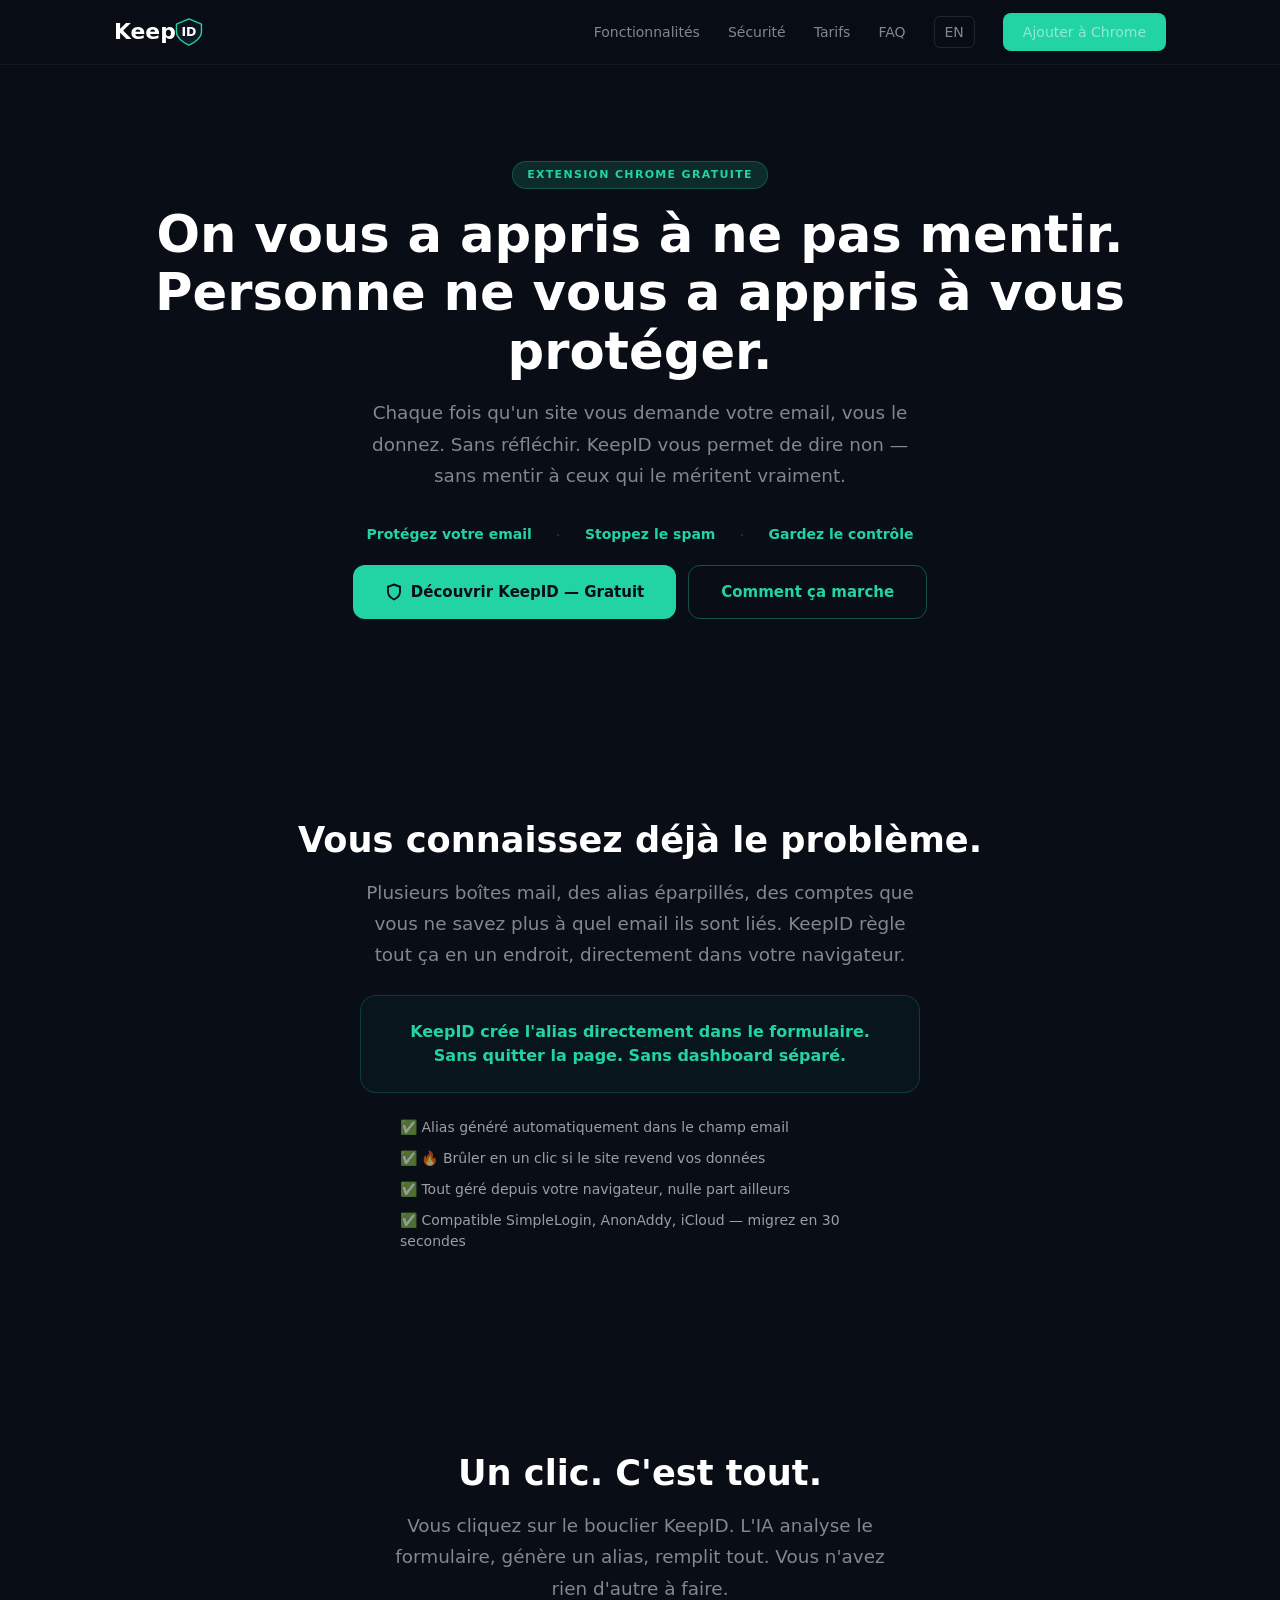
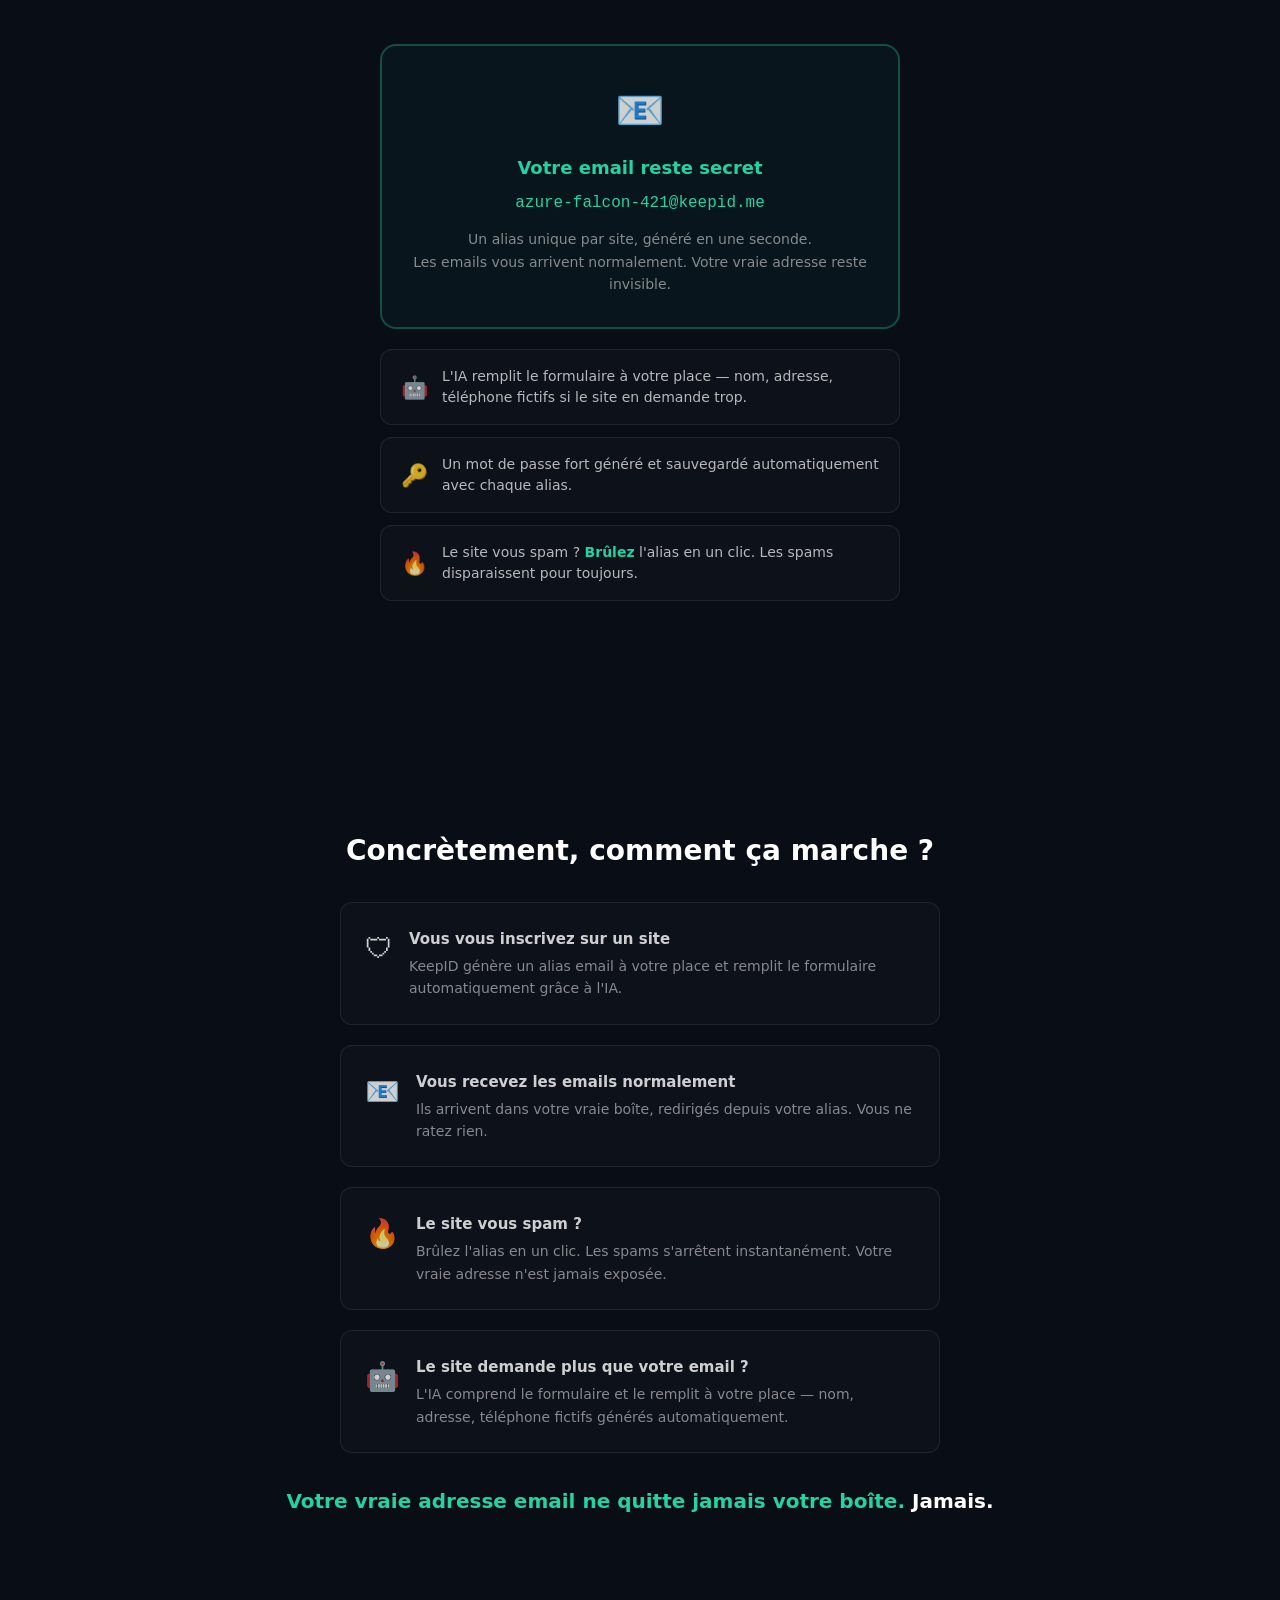
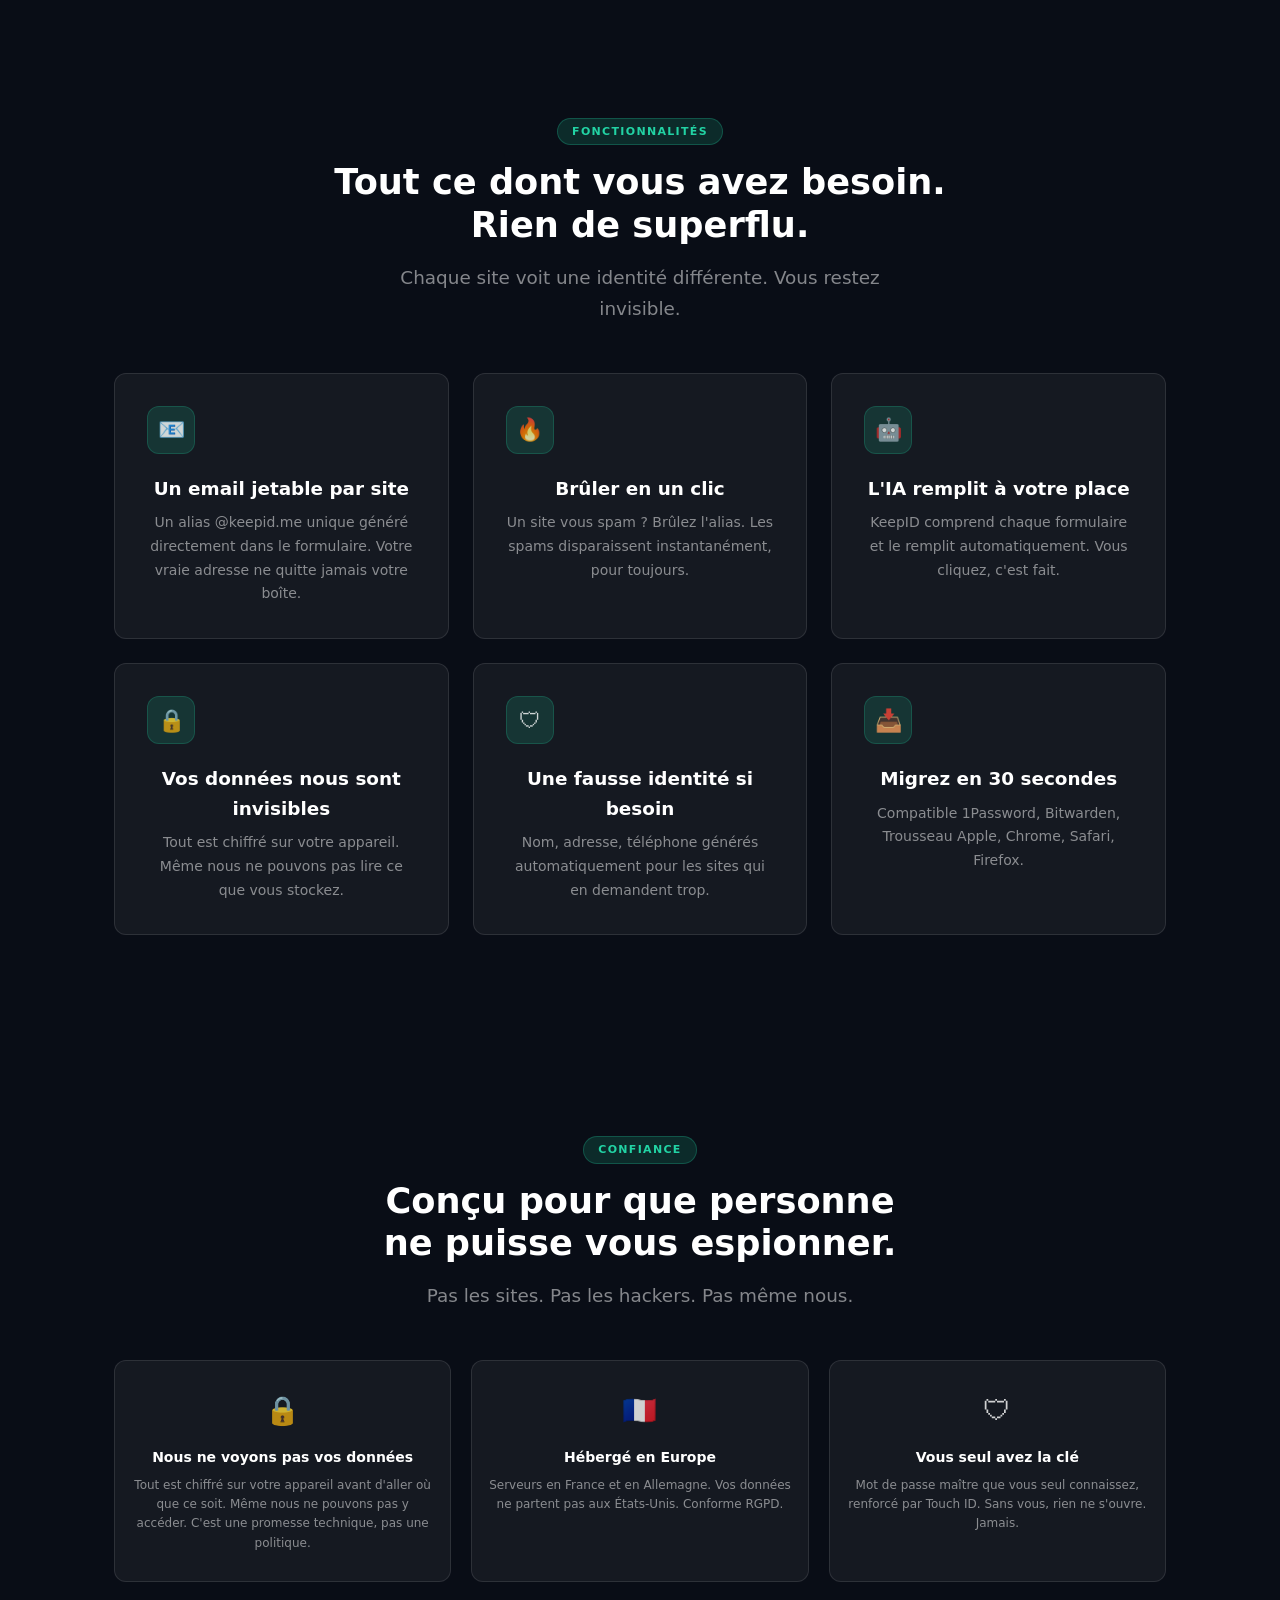
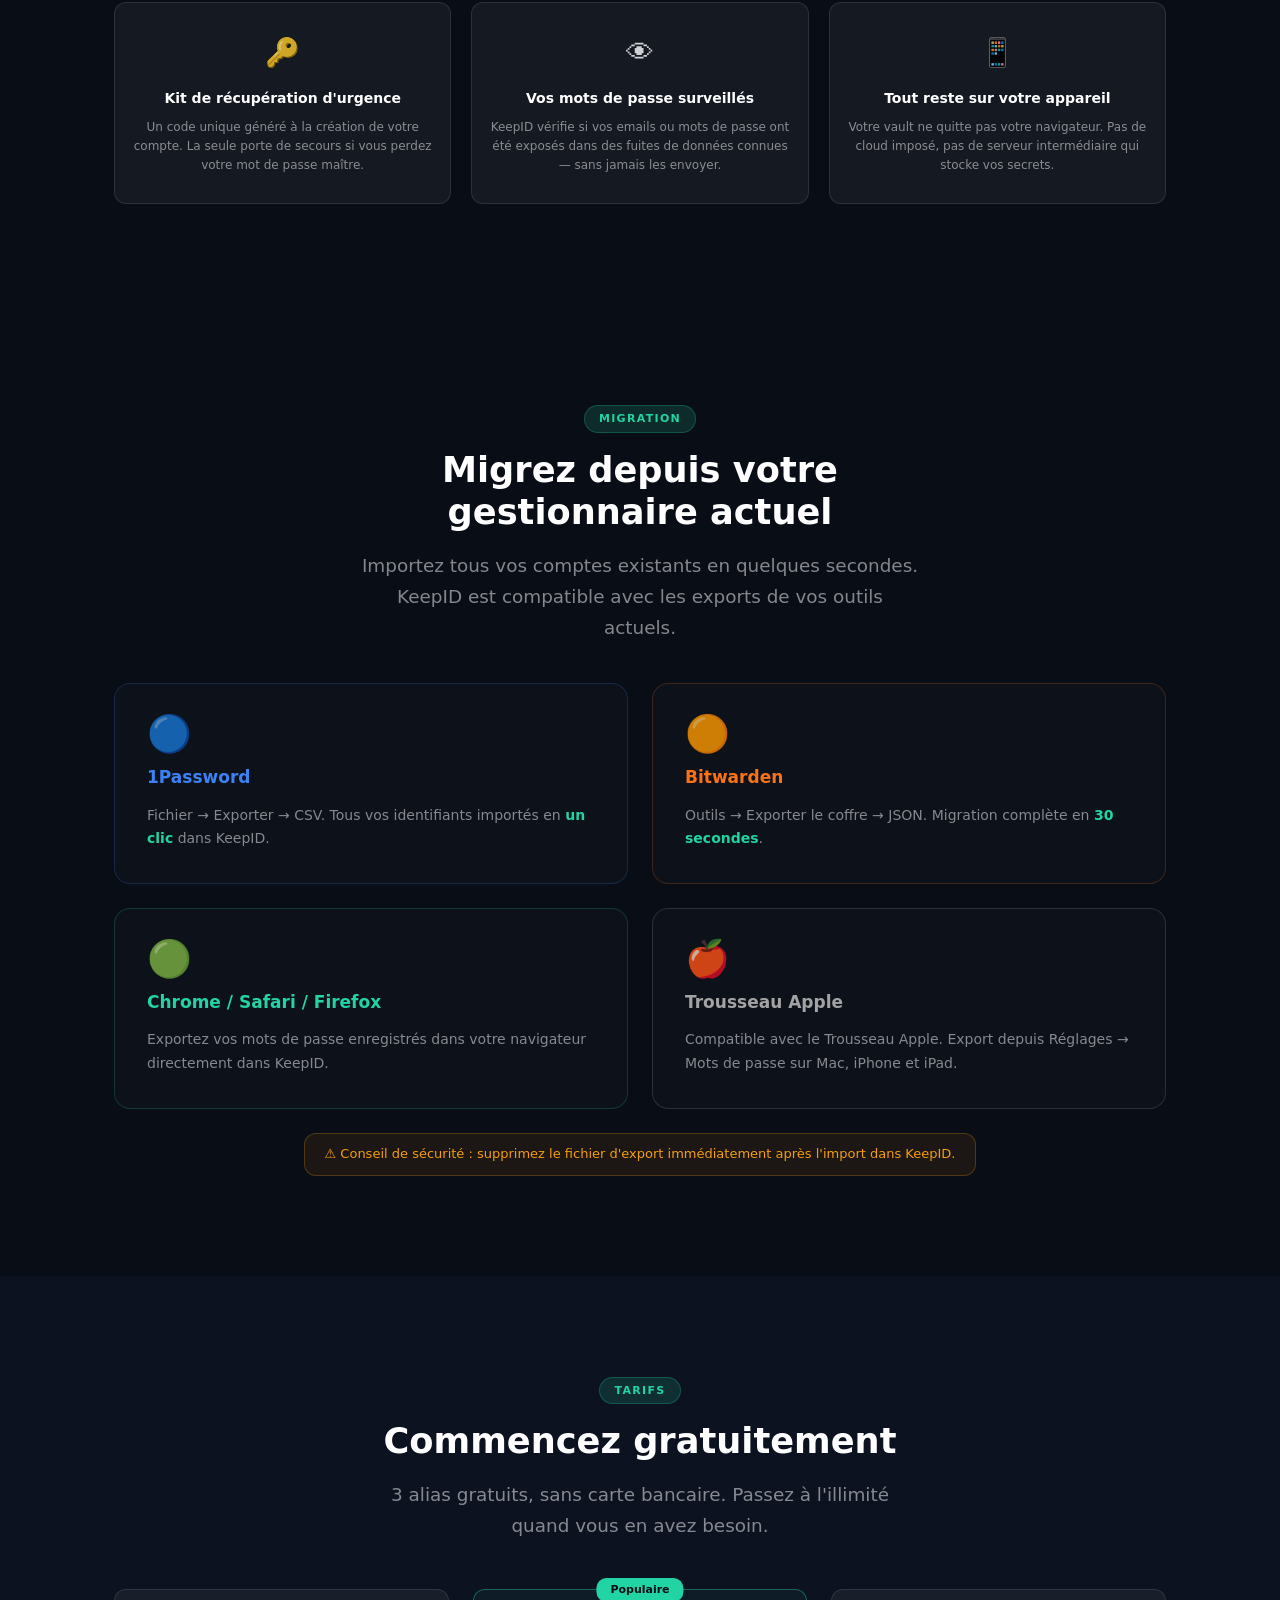
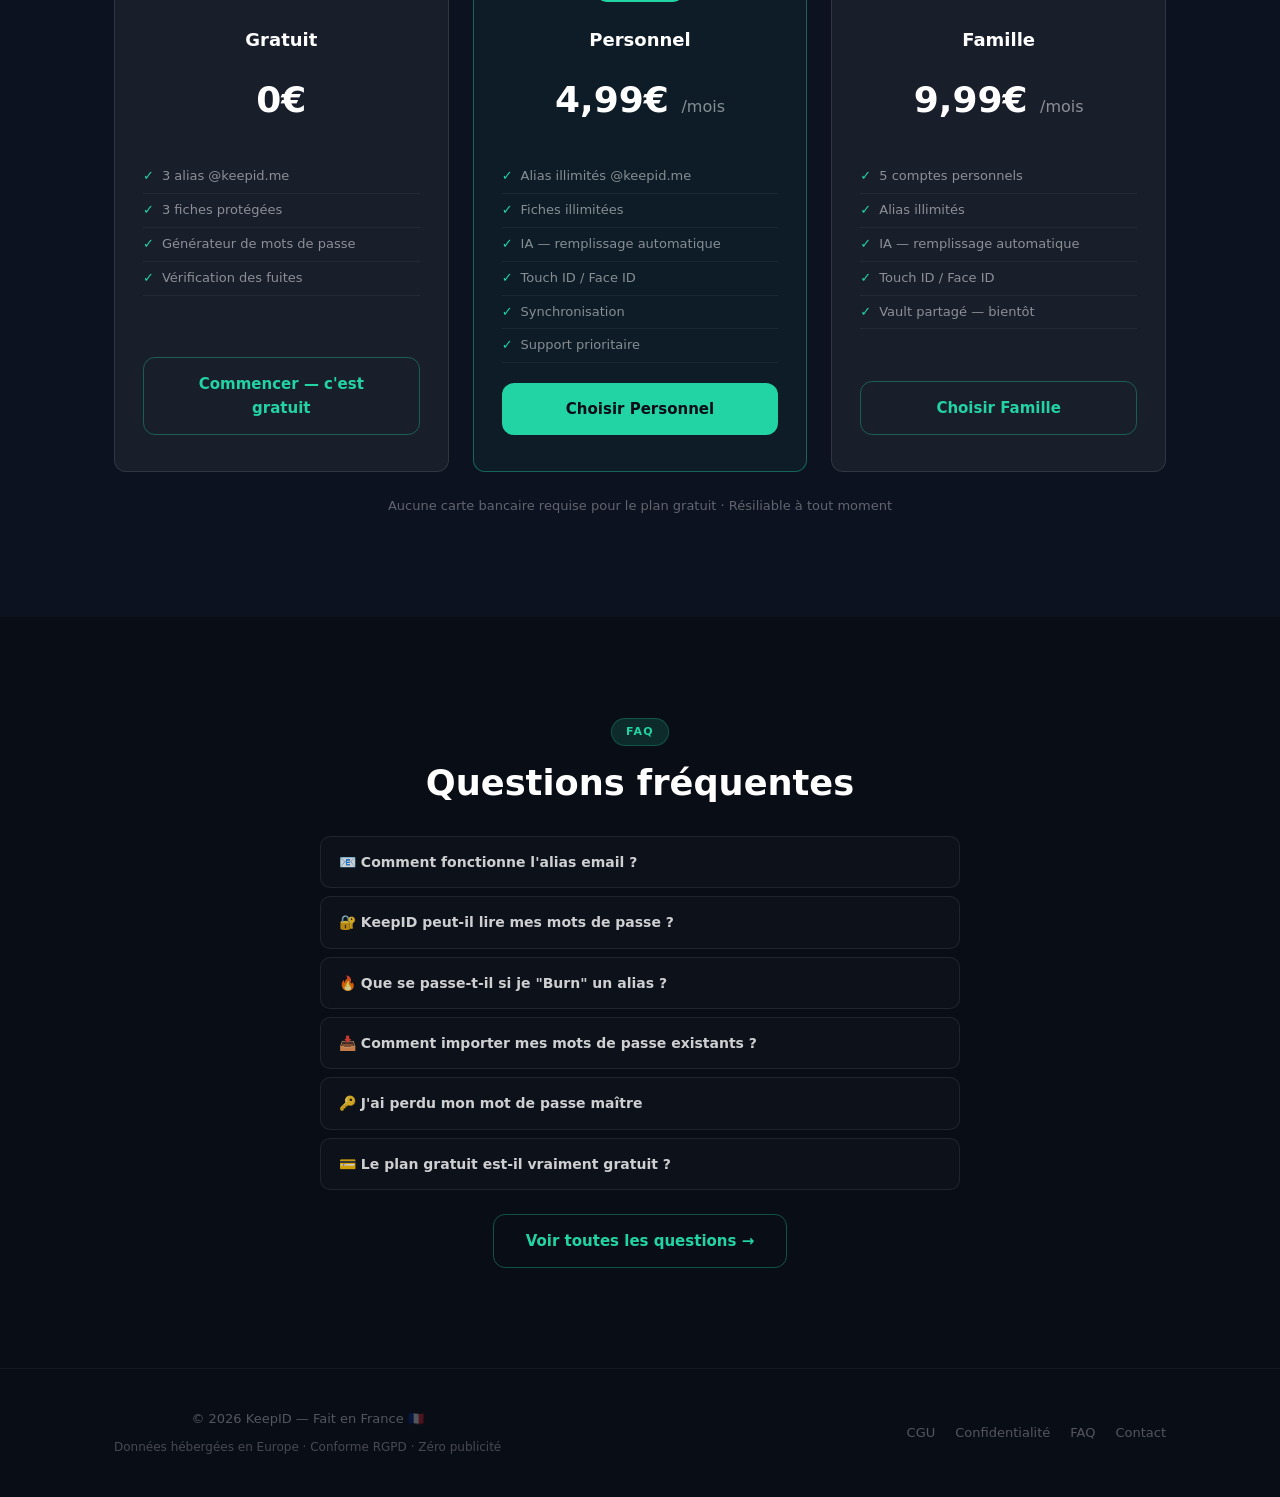
==== commit 4358c2d8: "refonte: features, sécurité, pricing, démo, geek pitch, footer Co-Authored-By: Claude Opus 4.6 (1M c" ====
--- a/index.html
+++ b/index.html
@@ -57,7 +57,7 @@
     <div class="fade-in">
       <h2>Vous connaissez déjà le problème.</h2>
       <p class="subtitle" style="max-width:560px;margin:0 auto 24px">
-        Marre de gérer plusieurs boîtes mail ? De créer des alias, de devoir les gérer au risque de les oublier ou de vous y perdre ?
+        Plusieurs boîtes mail, des alias éparpillés, des comptes que vous ne savez plus à quel email ils sont liés. KeepID règle tout ça en un endroit, directement dans votre navigateur.
       </p>
       <div style="background:rgba(34,211,164,0.04);border:1px solid rgba(34,211,164,0.2);border-radius:16px;padding:24px 28px;max-width:560px;margin:0 auto 24px">
         <p style="font-size:16px;font-weight:700;color:#22d3a4;line-height:1.5;margin:0">
@@ -66,47 +66,50 @@
       </div>
       <ul style="list-style:none;display:flex;flex-direction:column;gap:10px;max-width:480px;margin:0 auto;text-align:left">
         <li style="font-size:14px;color:rgba(255,255,255,0.6);line-height:1.5">✅ Alias généré automatiquement dans le champ email</li>
-        <li style="font-size:14px;color:rgba(255,255,255,0.6);line-height:1.5">✅ Burn en un clic si le site revend vos données</li>
+        <li style="font-size:14px;color:rgba(255,255,255,0.6);line-height:1.5">✅ 🔥 Brûler en un clic si le site revend vos données</li>
         <li style="font-size:14px;color:rgba(255,255,255,0.6);line-height:1.5">✅ Tout géré depuis votre navigateur, nulle part ailleurs</li>
+        <li style="font-size:14px;color:rgba(255,255,255,0.6);line-height:1.5">✅ Compatible SimpleLogin, AnonAddy, iCloud — migrez en 30 secondes</li>
       </ul>
     </div>
   </div>
 </section>
 
-<!-- ─── Démo en un clic ────────────────────────────────────────────────────── -->
+<!-- ─── Démo ───────────────────────────────────────────────────────────────── -->
 <section class="section" id="demo">
   <div class="container text-center">
     <div class="fade-in">
-      <h2>⚡ En un clic sur le bouclier 🛡</h2>
-    </div>
+      <h2>Un clic. C'est tout.</h2>
+      <p class="subtitle" style="max-width:520px;margin:0 auto 40px">Vous cliquez sur le bouclier KeepID. L'IA analyse le formulaire, génère un alias, remplit tout. Vous n'avez rien d'autre à faire.</p>
+    </div>
+
     <!-- Card principale — alias -->
-    <div class="fade-in" style="max-width:520px;margin:32px auto 20px;background:rgba(34,211,164,0.04);border:2px solid rgba(34,211,164,0.3);border-radius:16px;padding:32px 28px;text-align:center;animation:fadeUp .5s ease both">
+    <div class="fade-in" style="max-width:520px;margin:0 auto 20px;background:rgba(34,211,164,0.04);border:2px solid rgba(34,211,164,0.3);border-radius:16px;padding:32px 28px;text-align:center">
       <div style="font-size:40px;margin-bottom:12px">📧</div>
-      <h3 style="font-size:18px;font-weight:700;color:#22d3a4;margin:0 0 8px">Alias email automatique</h3>
-      <p style="font-family:monospace;font-size:16px;color:#22d3a4;margin:0 0 8px">azure-falcon-421@keepid.me</p>
-      <p style="font-size:14px;color:rgba(255,255,255,0.5);margin:0;line-height:1.6">Un alias @keepid.me unique généré dans le formulaire.<br>Votre vraie adresse reste secrète.</p>
-    </div>
-    <!-- Cards secondaires -->
-    <div class="fade-in" style="display:grid;grid-template-columns:1fr 1fr;gap:16px;max-width:520px;margin:0 auto;text-align:center">
-      <div style="background:rgba(255,255,255,0.02);border:1px solid rgba(255,255,255,0.1);border-radius:12px;padding:20px 16px;animation:fadeUp .5s ease .2s both">
-        <div style="font-size:28px;margin-bottom:8px">🛡</div>
-        <h3 style="font-size:14px;font-weight:700;color:rgba(255,255,255,0.7);margin:0 0 4px">Identité fictive complète</h3>
-        <p style="font-size:12px;color:rgba(255,255,255,0.35);margin:0;line-height:1.5">Nom, adresse, téléphone générés.<br>Pour les sites qui en demandent trop.</p>
-      </div>
-      <div style="background:rgba(255,255,255,0.02);border:1px solid rgba(255,255,255,0.1);border-radius:12px;padding:20px 16px;animation:fadeUp .5s ease .4s both">
-        <div style="font-size:28px;margin-bottom:8px">🔑</div>
-        <h3 style="font-size:14px;font-weight:700;color:rgba(255,255,255,0.7);margin:0 0 4px">Mot de passe fort</h3>
-        <p style="font-size:12px;color:rgba(255,255,255,0.35);margin:0;line-height:1.5">Généré et sauvegardé automatiquement<br>avec votre alias.</p>
-      </div>
-    </div>
-    <div class="fade-in" style="margin-top:24px">
-      <p style="font-size:14px;color:rgba(255,255,255,0.5);margin:0">Et si le site vous spam ? Un clic sur 🔥 <span style="color:#22d3a4;font-weight:600">Burn</span> — l'alias est brûlé, le spam disparaît.</p>
-    </div>
-  </div>
-</section>
-<style>@keyframes fadeUp{from{opacity:0;transform:translateY(20px)}to{opacity:1;transform:translateY(0)}}</style>
-
-<!-- ─── Manifeste ──────────────────────────────────────────────────────────── -->
+      <h3 style="font-size:18px;font-weight:700;color:#22d3a4;margin:0 0 8px">Votre email reste secret</h3>
+      <p style="font-family:monospace;font-size:16px;color:#22d3a4;margin:0 0 12px">azure-falcon-421@keepid.me</p>
+      <p style="font-size:14px;color:rgba(255,255,255,0.5);margin:0;line-height:1.6">Un alias unique par site, généré en une seconde.<br>Les emails vous arrivent normalement. Votre vraie adresse reste invisible.</p>
+    </div>
+
+    <!-- 3 points simples -->
+    <div class="fade-in" style="max-width:520px;margin:0 auto 32px;display:flex;flex-direction:column;gap:12px;text-align:left">
+      <div style="display:flex;align-items:center;gap:14px;background:rgba(255,255,255,0.02);border:1px solid rgba(255,255,255,0.08);border-radius:12px;padding:16px 20px">
+        <span style="font-size:22px;flex-shrink:0">🤖</span>
+        <p style="font-size:14px;color:rgba(255,255,255,0.7);margin:0;line-height:1.5">L'IA remplit le formulaire à votre place — nom, adresse, téléphone fictifs si le site en demande trop.</p>
+      </div>
+      <div style="display:flex;align-items:center;gap:14px;background:rgba(255,255,255,0.02);border:1px solid rgba(255,255,255,0.08);border-radius:12px;padding:16px 20px">
+        <span style="font-size:22px;flex-shrink:0">🔑</span>
+        <p style="font-size:14px;color:rgba(255,255,255,0.7);margin:0;line-height:1.5">Un mot de passe fort généré et sauvegardé automatiquement avec chaque alias.</p>
+      </div>
+      <div style="display:flex;align-items:center;gap:14px;background:rgba(255,255,255,0.02);border:1px solid rgba(255,255,255,0.08);border-radius:12px;padding:16px 20px">
+        <span style="font-size:22px;flex-shrink:0">🔥</span>
+        <p style="font-size:14px;color:rgba(255,255,255,0.7);margin:0;line-height:1.5">Le site vous spam ? <strong style="color:#22d3a4">Brûlez</strong> l'alias en un clic. Les spams disparaissent pour toujours.</p>
+      </div>
+    </div>
+
+  </div>
+</section>
+
+<!-- ─── Comment ça marche ──────────────────────────────────────────────────── -->
 <section class="section" id="manifesto">
   <div class="container text-center">
     <div class="fade-in">
@@ -117,28 +120,28 @@
         <span style="font-size:28px;flex-shrink:0">🛡</span>
         <div>
           <p style="font-size:15px;font-weight:700;color:rgba(255,255,255,0.8);margin:0 0 4px">Vous vous inscrivez sur un site</p>
-          <p style="font-size:14px;color:rgba(255,255,255,0.5);margin:0;line-height:1.6">KeepID génère une adresse email temporaire à votre place</p>
+          <p style="font-size:14px;color:rgba(255,255,255,0.5);margin:0;line-height:1.6">KeepID génère un alias email à votre place et remplit le formulaire automatiquement grâce à l'IA.</p>
         </div>
       </div>
       <div style="display:flex;align-items:flex-start;gap:16px;background:rgba(255,255,255,0.02);border:1px solid rgba(255,255,255,0.08);border-radius:12px;padding:24px">
         <span style="font-size:28px;flex-shrink:0">📧</span>
         <div>
           <p style="font-size:15px;font-weight:700;color:rgba(255,255,255,0.8);margin:0 0 4px">Vous recevez les emails normalement</p>
-          <p style="font-size:14px;color:rgba(255,255,255,0.5);margin:0;line-height:1.6">Ils sont redirigés vers votre vraie boîte</p>
+          <p style="font-size:14px;color:rgba(255,255,255,0.5);margin:0;line-height:1.6">Ils arrivent dans votre vraie boîte, redirigés depuis votre alias. Vous ne ratez rien.</p>
         </div>
       </div>
       <div style="display:flex;align-items:flex-start;gap:16px;background:rgba(255,255,255,0.02);border:1px solid rgba(255,255,255,0.08);border-radius:12px;padding:24px">
         <span style="font-size:28px;flex-shrink:0">🔥</span>
         <div>
           <p style="font-size:15px;font-weight:700;color:rgba(255,255,255,0.8);margin:0 0 4px">Le site vous spam ?</p>
-          <p style="font-size:14px;color:rgba(255,255,255,0.5);margin:0;line-height:1.6">Un clic sur Burn, l'adresse est détruite, les spams disparaissent</p>
+          <p style="font-size:14px;color:rgba(255,255,255,0.5);margin:0;line-height:1.6">Brûlez l'alias en un clic. Les spams s'arrêtent instantanément. Votre vraie adresse n'est jamais exposée.</p>
         </div>
       </div>
       <div style="display:flex;align-items:flex-start;gap:16px;background:rgba(255,255,255,0.02);border:1px solid rgba(255,255,255,0.08);border-radius:12px;padding:24px">
-        <span style="font-size:28px;flex-shrink:0">🛡</span>
+        <span style="font-size:28px;flex-shrink:0">🤖</span>
         <div>
           <p style="font-size:15px;font-weight:700;color:rgba(255,255,255,0.8);margin:0 0 4px">Le site demande plus que votre email ?</p>
-          <p style="font-size:14px;color:rgba(255,255,255,0.5);margin:0;line-height:1.6">KeepID génère un nom, une adresse, un téléphone fictifs et remplit le formulaire à votre place</p>
+          <p style="font-size:14px;color:rgba(255,255,255,0.5);margin:0;line-height:1.6">L'IA comprend le formulaire et le remplit à votre place — nom, adresse, téléphone fictifs générés automatiquement.</p>
         </div>
       </div>
     </div>
@@ -159,33 +162,33 @@
     <div class="features-grid fade-in">
       <div class="feature-card">
         <div class="feature-icon">📧</div>
-        <h3>Alias email automatique</h3>
-        <p>Un alias @keepid.me unique par site, généré directement dans le formulaire.</p>
+        <h3>Un email jetable par site</h3>
+        <p>Un alias @keepid.me unique généré directement dans le formulaire. Votre vraie adresse ne quitte jamais votre boîte.</p>
       </div>
       <div class="feature-card">
         <div class="feature-icon">🔥</div>
-        <h3>Burn anti-spam</h3>
-        <p>Un clic pour brûler un alias compromis. Le spam disparaît instantanément.</p>
+        <h3>Brûler en un clic</h3>
+        <p>Un site vous spam ? Brûlez l'alias. Les spams disparaissent instantanément, pour toujours.</p>
+      </div>
+      <div class="feature-card">
+        <div class="feature-icon">🤖</div>
+        <h3>L'IA remplit à votre place</h3>
+        <p>KeepID comprend chaque formulaire et le remplit automatiquement. Vous cliquez, c'est fait.</p>
+      </div>
+      <div class="feature-card">
+        <div class="feature-icon">🔒</div>
+        <h3>Vos données nous sont invisibles</h3>
+        <p>Tout est chiffré sur votre appareil. Même nous ne pouvons pas lire ce que vous stockez.</p>
       </div>
       <div class="feature-card">
         <div class="feature-icon">🛡</div>
-        <h3>Identité fictive complète</h3>
-        <p>Nom, adresse, téléphone générés automatiquement. Pour les sites qui en demandent trop.</p>
-      </div>
-      <div class="feature-card">
-        <div class="feature-icon">🔒</div>
-        <h3>Vault chiffré AES-256</h3>
-        <p>Zéro-connaissance. Même nous ne pouvons pas lire vos données.</p>
+        <h3>Une fausse identité si besoin</h3>
+        <p>Nom, adresse, téléphone générés automatiquement pour les sites qui en demandent trop.</p>
       </div>
       <div class="feature-card">
         <div class="feature-icon">📥</div>
-        <h3>Import</h3>
-        <p>1Password, Bitwarden, Trousseau Apple, navigateurs.</p>
-      </div>
-      <div class="feature-card">
-        <div class="feature-icon">🎓</div>
-        <h3>Didacticiel interactif</h3>
-        <p>Une visite guidée pas à pas pour configurer KeepID en moins de 2 minutes. Paramètres d'abord, fonctionnalités ensuite.</p>
+        <h3>Migrez en 30 secondes</h3>
+        <p>Compatible 1Password, Bitwarden, Trousseau Apple, Chrome, Safari, Firefox.</p>
       </div>
     </div>
   </div>
@@ -196,39 +199,39 @@
   <div class="container text-center">
     <div class="fade-in">
       <div class="badge">Confiance</div>
-      <h2>Sécurité sans compromis</h2>
-      <p class="subtitle">Vos données restent sur votre appareil. Toujours.</p>
+      <h2>Conçu pour que personne<br>ne puisse vous espionner.</h2>
+      <p class="subtitle">Pas les sites. Pas les hackers. Pas même nous.</p>
     </div>
     <div class="security-grid fade-in">
       <div class="security-item">
         <div class="icon">🔒</div>
-        <h3>Zero-Knowledge</h3>
-        <p>Nous ne voyons jamais vos données. Tout est local.</p>
-      </div>
-      <div class="security-item">
-        <div class="icon">💾</div>
-        <h3>Chiffrement AES-256-GCM</h3>
-        <p>Vos données sont chiffrées militairement sur votre appareil. Mot de passe maître obligatoire + Touch ID / Face ID en complément.</p>
-      </div>
-      <div class="security-item">
-        <div class="icon">🔍</div>
-        <h3>Vérification HIBP</h3>
-        <p>Emails et mots de passe vérifiés via k-anonymity.</p>
-      </div>
-      <div class="security-item">
-        <div class="icon">🖐</div>
-        <h3>Touch ID / Face ID</h3>
-        <p>Verrouillez votre vault avec la biométrie WebAuthn.</p>
-      </div>
-      <div class="security-item">
-        <div class="icon">✏️</div>
-        <h3>Modification des fiches</h3>
-        <p>Éditez vos identités à tout moment directement dans l'extension. Label, username, mot de passe, téléphone, email.</p>
-      </div>
-      <div class="security-item">
-        <div class="icon">🏷️</div>
-        <h3>Organisation par tags</h3>
-        <p>Classez vos identités : e-commerce, réseaux sociaux, officiel... Filtrage instantané en un clic.</p>
+        <h3>Nous ne voyons pas vos données</h3>
+        <p>Tout est chiffré sur votre appareil avant d'aller où que ce soit. Même nous ne pouvons pas y accéder. C'est une promesse technique, pas une politique.</p>
+      </div>
+      <div class="security-item">
+        <div class="icon">🇫🇷</div>
+        <h3>Hébergé en Europe</h3>
+        <p>Serveurs en France et en Allemagne. Vos données ne partent pas aux États-Unis. Conforme RGPD.</p>
+      </div>
+      <div class="security-item">
+        <div class="icon">🛡</div>
+        <h3>Vous seul avez la clé</h3>
+        <p>Mot de passe maître que vous seul connaissez, renforcé par Touch ID. Sans vous, rien ne s'ouvre. Jamais.</p>
+      </div>
+      <div class="security-item">
+        <div class="icon">🔑</div>
+        <h3>Kit de récupération d'urgence</h3>
+        <p>Un code unique généré à la création de votre compte. La seule porte de secours si vous perdez votre mot de passe maître.</p>
+      </div>
+      <div class="security-item">
+        <div class="icon">👁</div>
+        <h3>Vos mots de passe surveillés</h3>
+        <p>KeepID vérifie si vos emails ou mots de passe ont été exposés dans des fuites de données connues — sans jamais les envoyer.</p>
+      </div>
+      <div class="security-item">
+        <div class="icon">📱</div>
+        <h3>Tout reste sur votre appareil</h3>
+        <p>Votre vault ne quitte pas votre navigateur. Pas de cloud imposé, pas de serveur intermédiaire qui stocke vos secrets.</p>
       </div>
     </div>
   </div>
@@ -278,7 +281,7 @@
     <div class="fade-in">
       <div class="badge">Tarifs</div>
       <h2>Commencez gratuitement</h2>
-      <p class="subtitle">Commencez avec 3 alias gratuits. Passez à l'illimité quand vous en avez besoin.</p>
+      <p class="subtitle">3 alias gratuits, sans carte bancaire. Passez à l'illimité quand vous en avez besoin.</p>
     </div>
     <div class="pricing-grid fade-in">
       <div class="price-card">
@@ -286,21 +289,21 @@
         <div class="price-amount">0€</div>
         <ul class="price-features">
           <li>3 alias @keepid.me</li>
+          <li>3 fiches protégées</li>
           <li>Générateur de mots de passe</li>
-          <li>Vérification HIBP</li>
-          <li>3 identités fictives</li>
+          <li>Vérification des fuites</li>
         </ul>
-        <a href="#" class="btn btn-ghost" style="width:100%;justify-content:center">Commencer</a>
+        <a href="#" class="btn btn-ghost" style="width:100%;justify-content:center">Commencer — c'est gratuit</a>
       </div>
       <div class="price-card featured">
         <div class="price-name">Personnel</div>
         <div class="price-amount">4,99€ <span>/mois</span></div>
         <ul class="price-features">
           <li>Alias illimités @keepid.me</li>
-          <li>Identités illimitées</li>
-          <li>Biométrie Touch ID</li>
-          <li>TOTP 2FA intégré</li>
-          <li>Ouvrir et remplir auto</li>
+          <li>Fiches illimitées</li>
+          <li>IA — remplissage automatique</li>
+          <li>Touch ID / Face ID</li>
+          <li>Synchronisation</li>
           <li>Support prioritaire</li>
         </ul>
         <a href="#" class="btn btn-primary" style="width:100%;justify-content:center">Choisir Personnel</a>
@@ -309,13 +312,17 @@
         <div class="price-name">Famille</div>
         <div class="price-amount">9,99€ <span>/mois</span></div>
         <ul class="price-features">
-          <li>5 comptes</li>
-          <li>Vault partagé</li>
+          <li>5 comptes personnels</li>
           <li>Alias illimités</li>
-          <li>Touch ID</li>
+          <li>IA — remplissage automatique</li>
+          <li>Touch ID / Face ID</li>
+          <li>Vault partagé — bientôt</li>
         </ul>
         <a href="#" class="btn btn-ghost" style="width:100%;justify-content:center">Choisir Famille</a>
       </div>
+    </div>
+    <div class="fade-in" style="margin-top:24px">
+      <p style="font-size:13px;color:rgba(255,255,255,0.35)">Aucune carte bancaire requise pour le plan gratuit · Résiliable à tout moment</p>
     </div>
   </div>
 </section>
@@ -362,12 +369,15 @@
 <!-- ─── Footer ─────────────────────────────────────────────────────────────── -->
 <footer>
   <div class="footer-inner">
-    <span class="footer-copy">&copy; 2026 KeepID. Tous droits réservés.</span>
+    <div style="display:flex;flex-direction:column;gap:8px;align-items:center">
+      <span class="footer-copy">© 2026 KeepID — Fait en France 🇫🇷</span>
+      <span style="font-size:12px;color:rgba(255,255,255,0.25)">Données hébergées en Europe · Conforme RGPD · Zéro publicité</span>
+    </div>
     <div class="footer-links">
       <a href="cgu.html">CGU</a>
       <a href="privacy.html">Confidentialité</a>
       <a href="faq.html">FAQ</a>
-      <a href="mailto:legal@keepid.me">Contact</a>
+      <a href="mailto:contact@keepid.me">Contact</a>
     </div>
   </div>
 </footer>
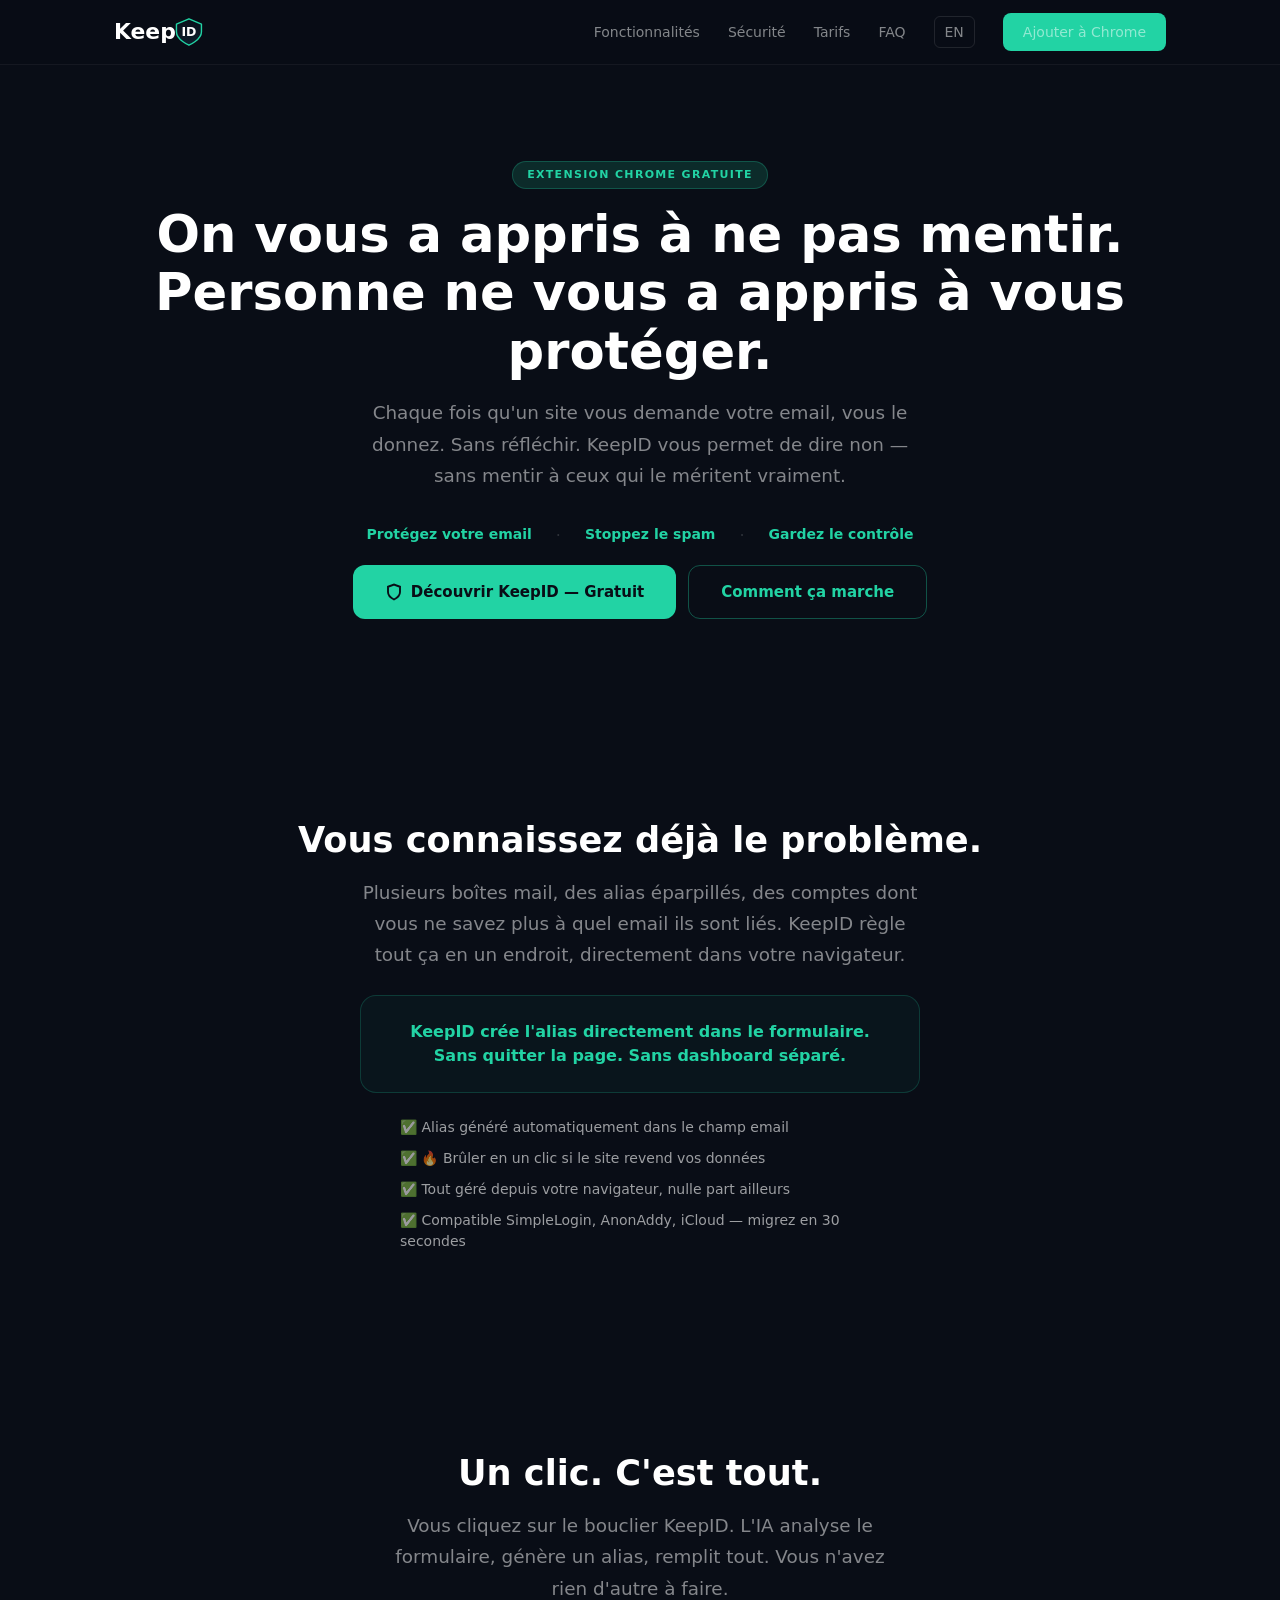
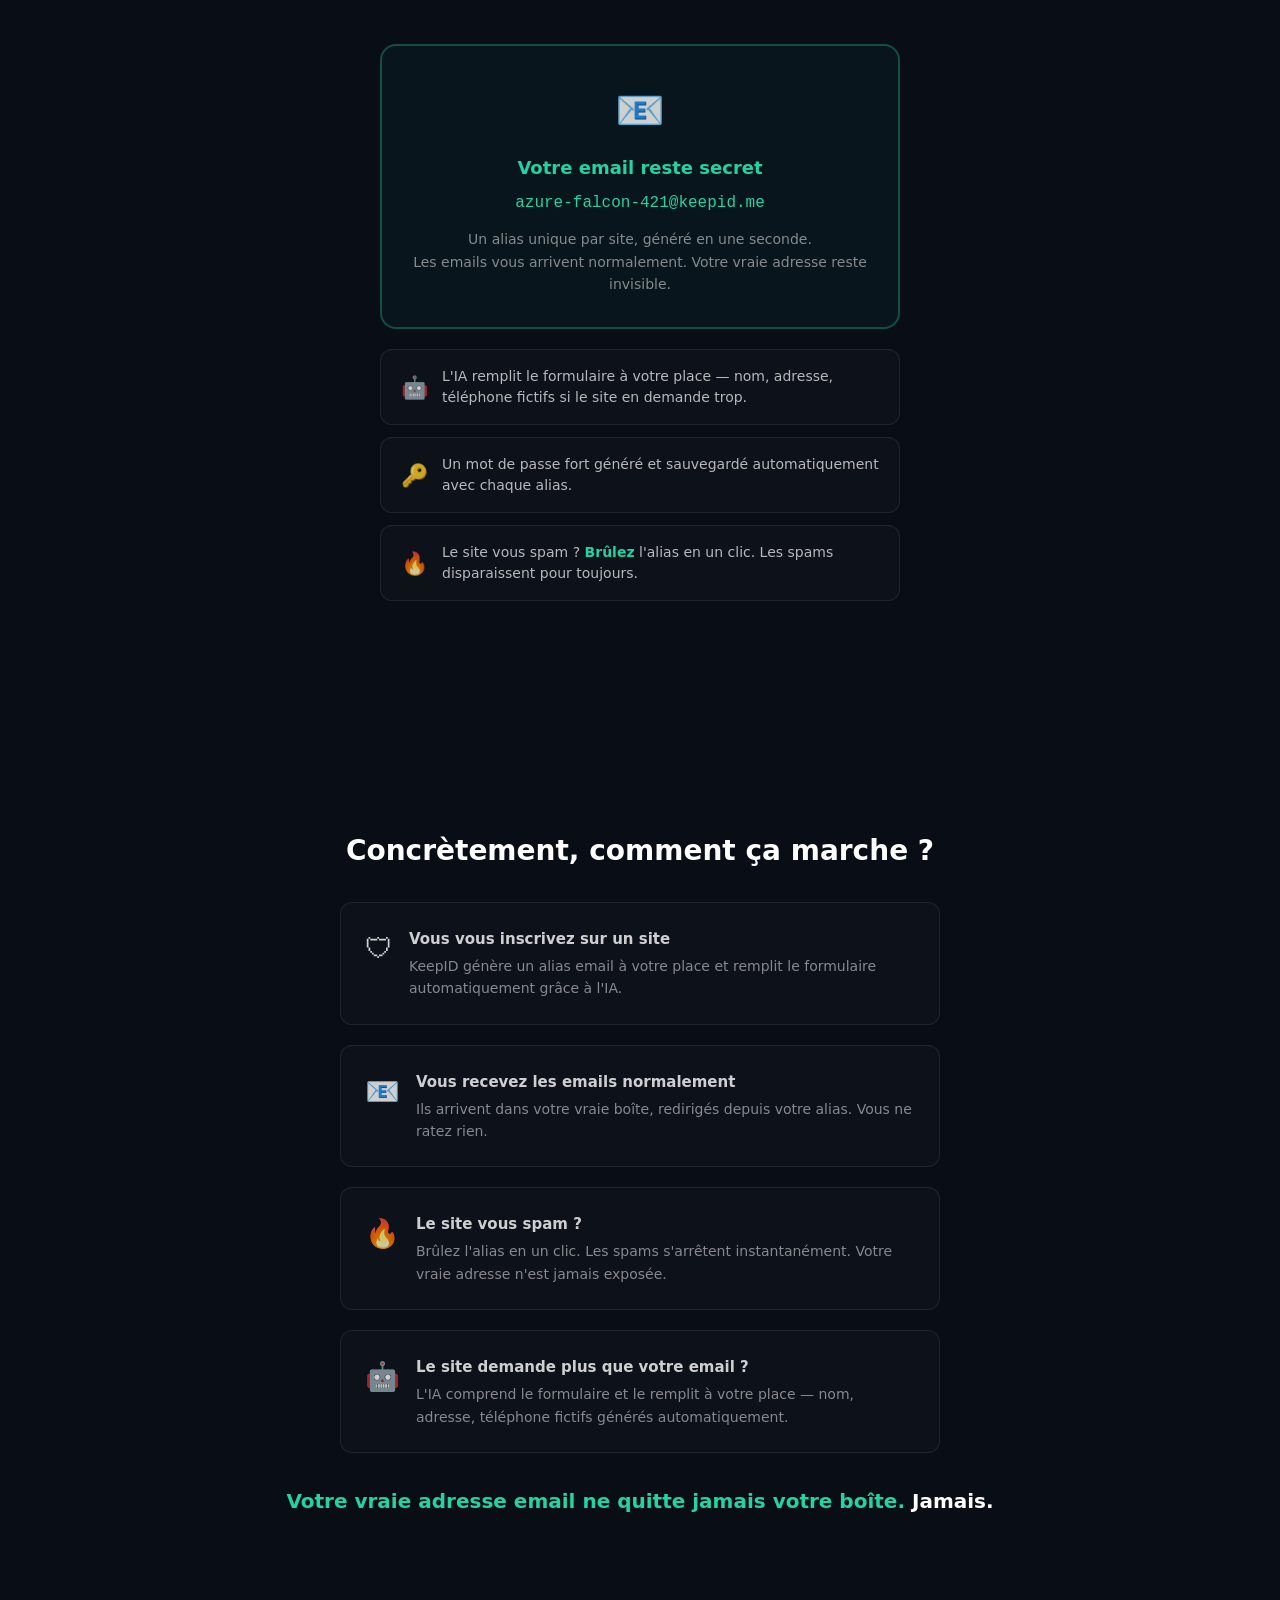
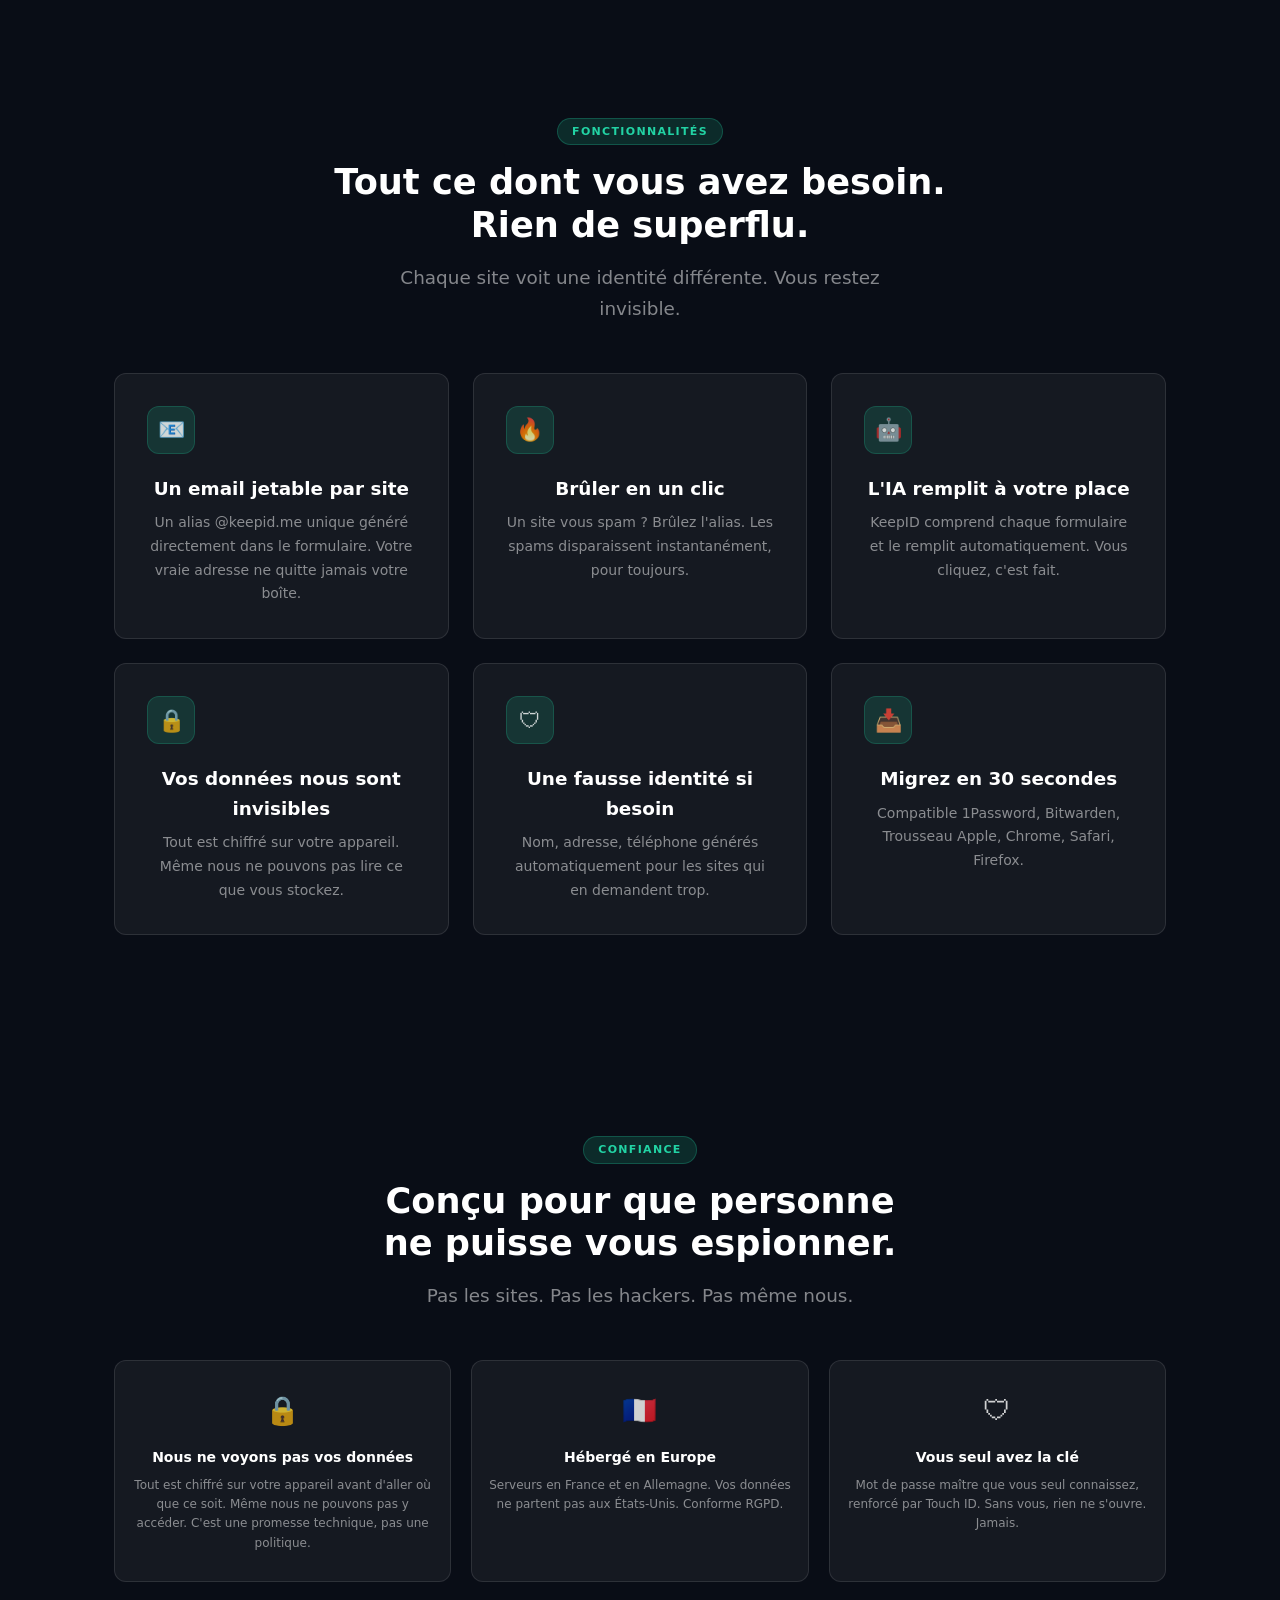
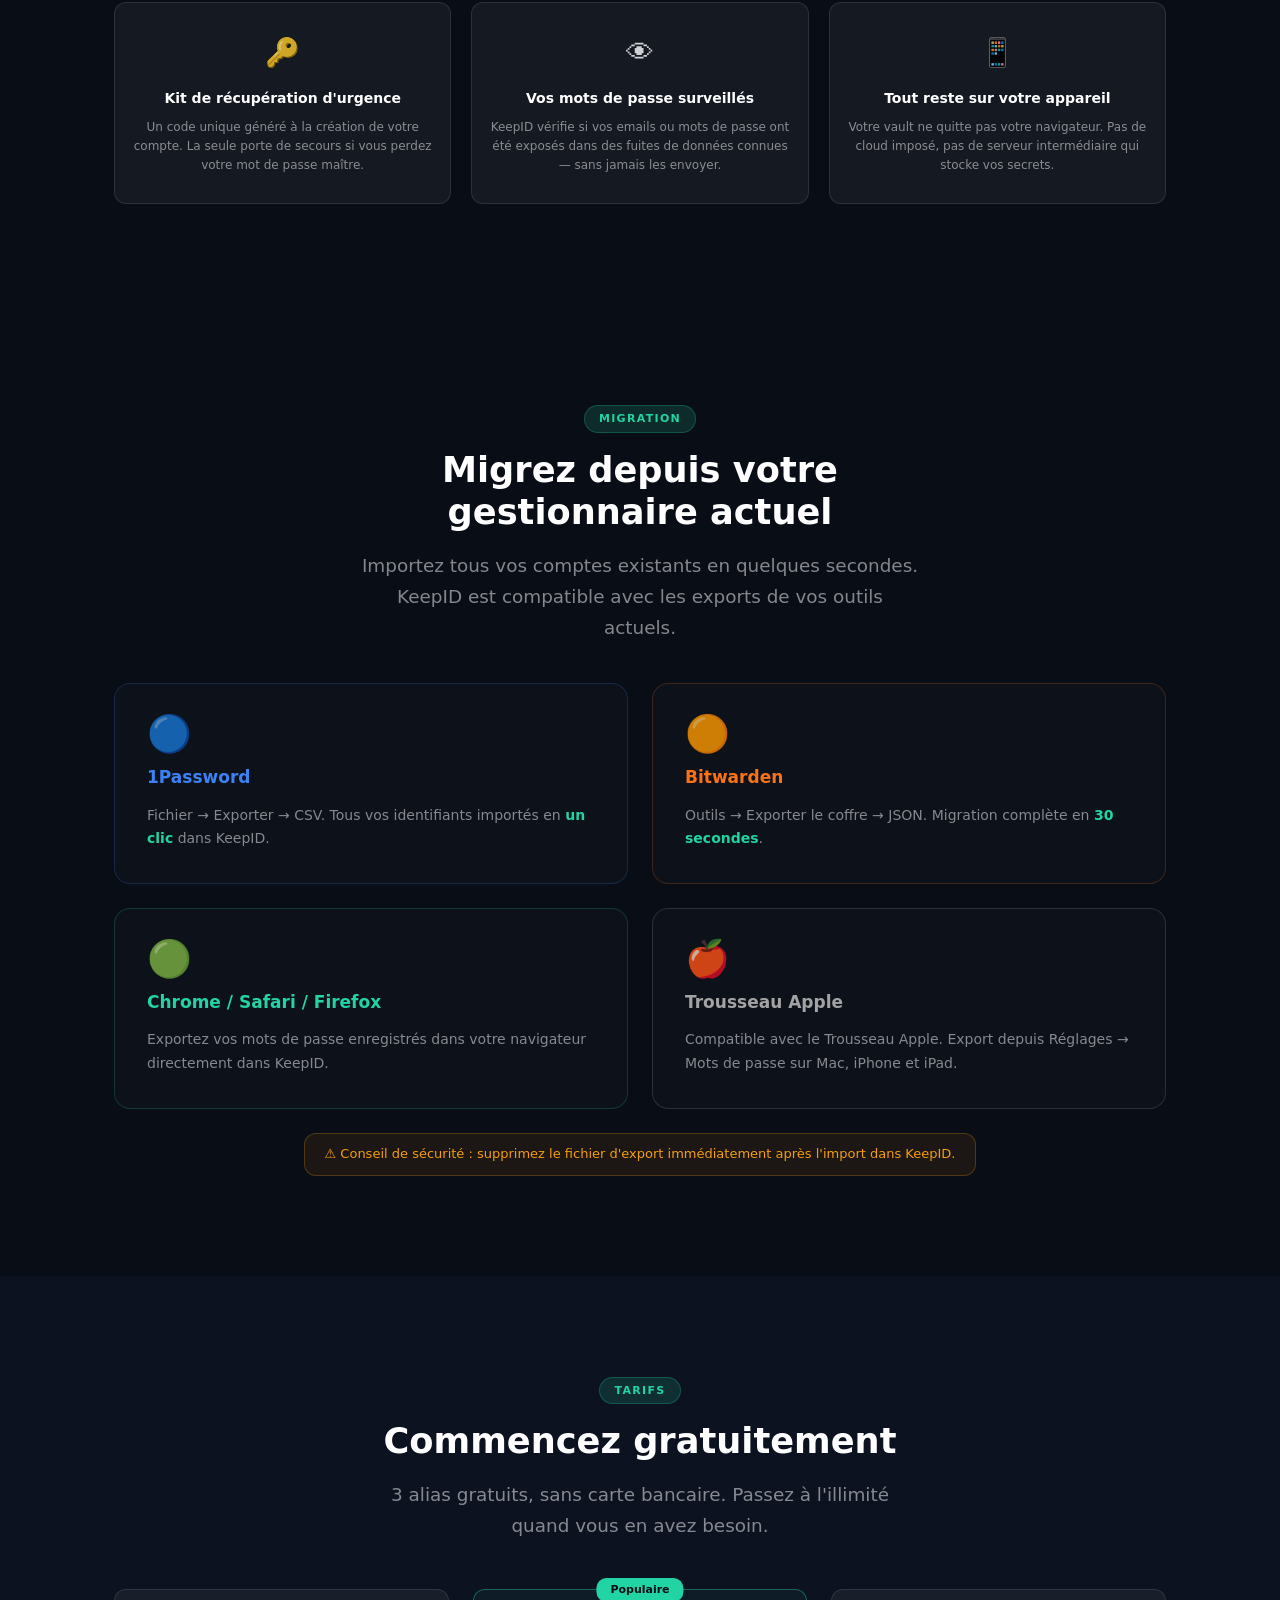
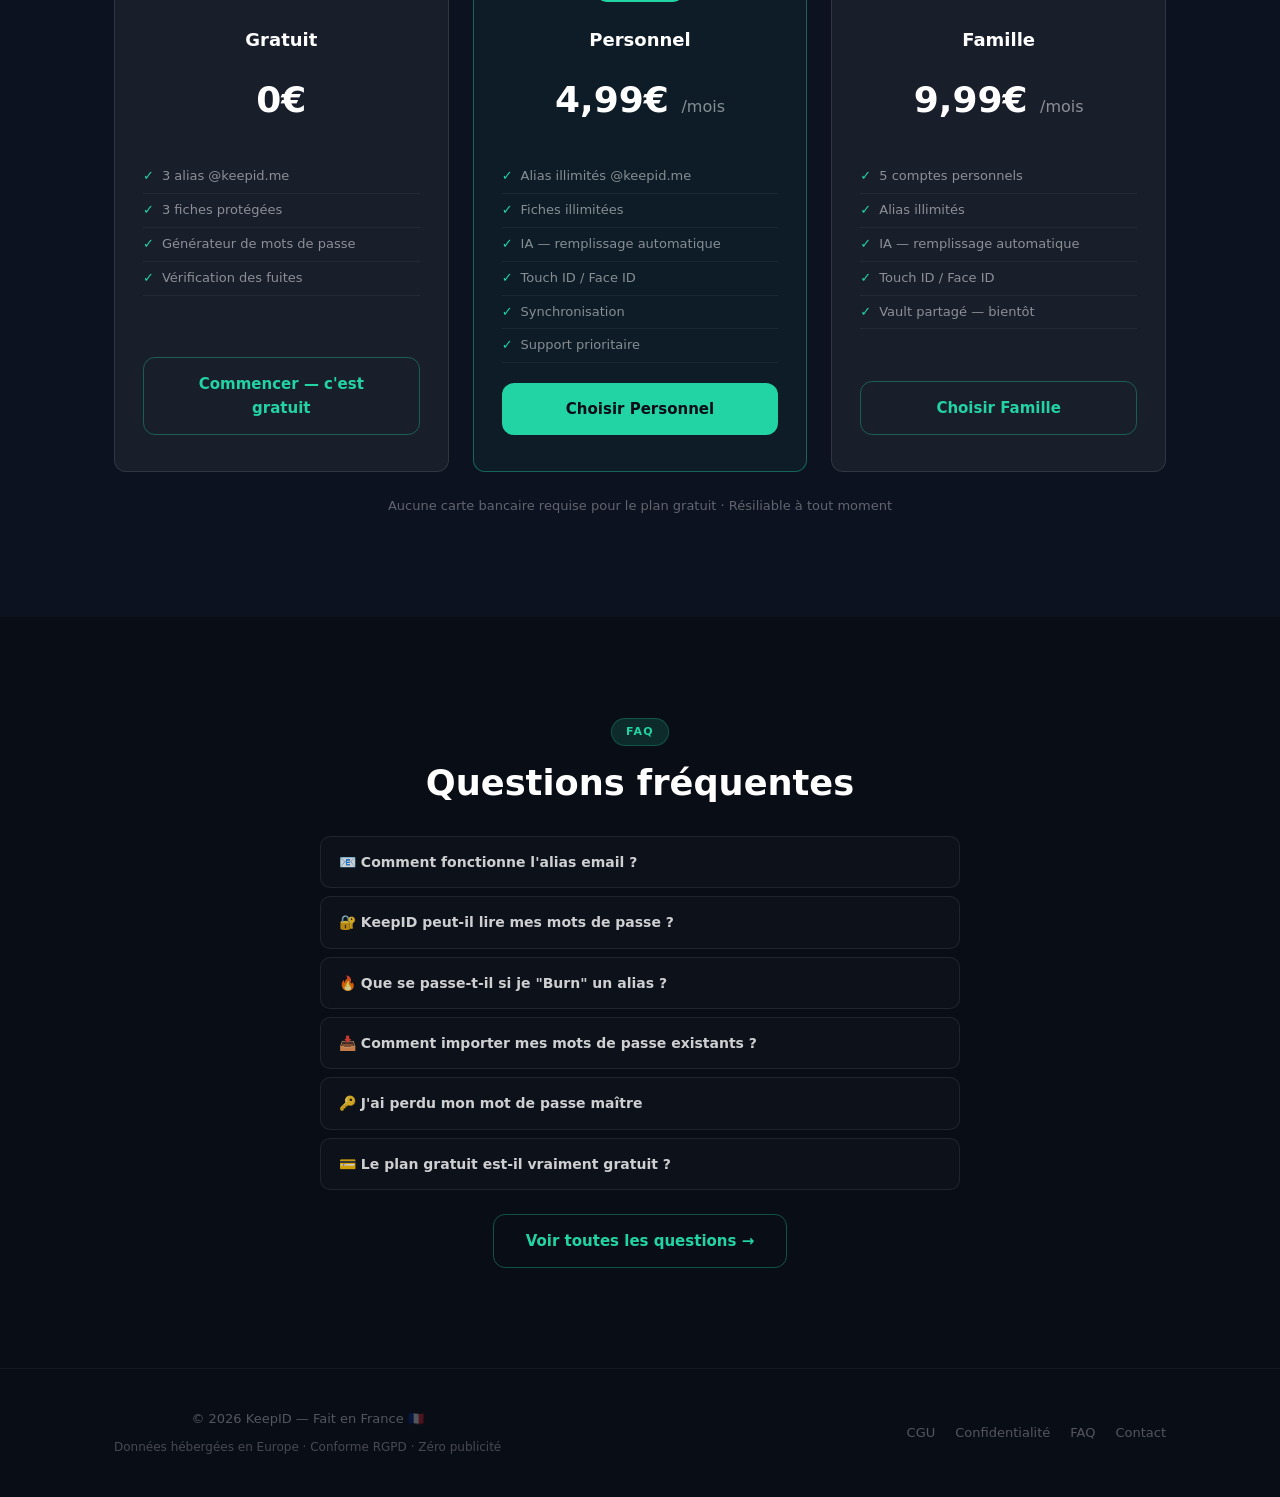
==== commit 7df4de1a: "fix: typo dont/que geek pitch" ====
--- a/index.html
+++ b/index.html
@@ -57,7 +57,7 @@
     <div class="fade-in">
       <h2>Vous connaissez déjà le problème.</h2>
       <p class="subtitle" style="max-width:560px;margin:0 auto 24px">
-        Plusieurs boîtes mail, des alias éparpillés, des comptes que vous ne savez plus à quel email ils sont liés. KeepID règle tout ça en un endroit, directement dans votre navigateur.
+        Plusieurs boîtes mail, des alias éparpillés, des comptes dont vous ne savez plus à quel email ils sont liés. KeepID règle tout ça en un endroit, directement dans votre navigateur.
       </p>
       <div style="background:rgba(34,211,164,0.04);border:1px solid rgba(34,211,164,0.2);border-radius:16px;padding:24px 28px;max-width:560px;margin:0 auto 24px">
         <p style="font-size:16px;font-weight:700;color:#22d3a4;line-height:1.5;margin:0">
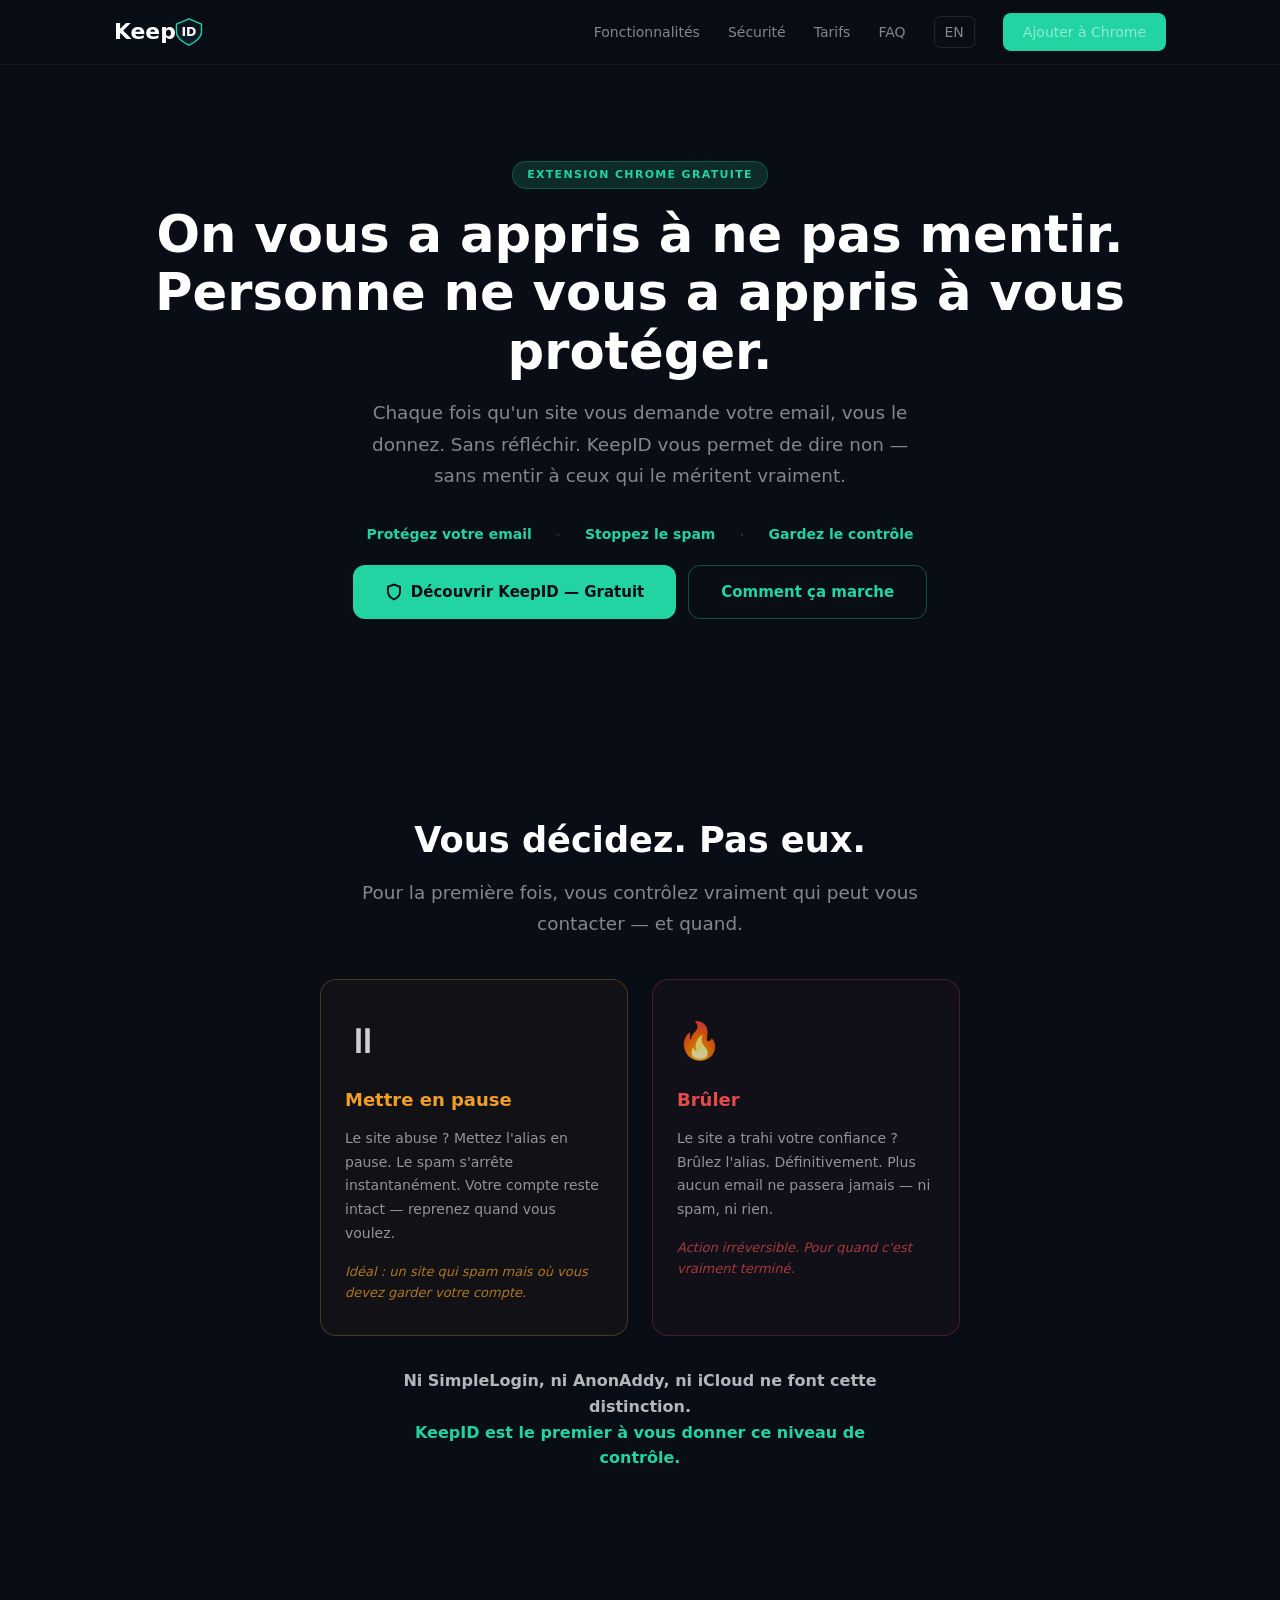
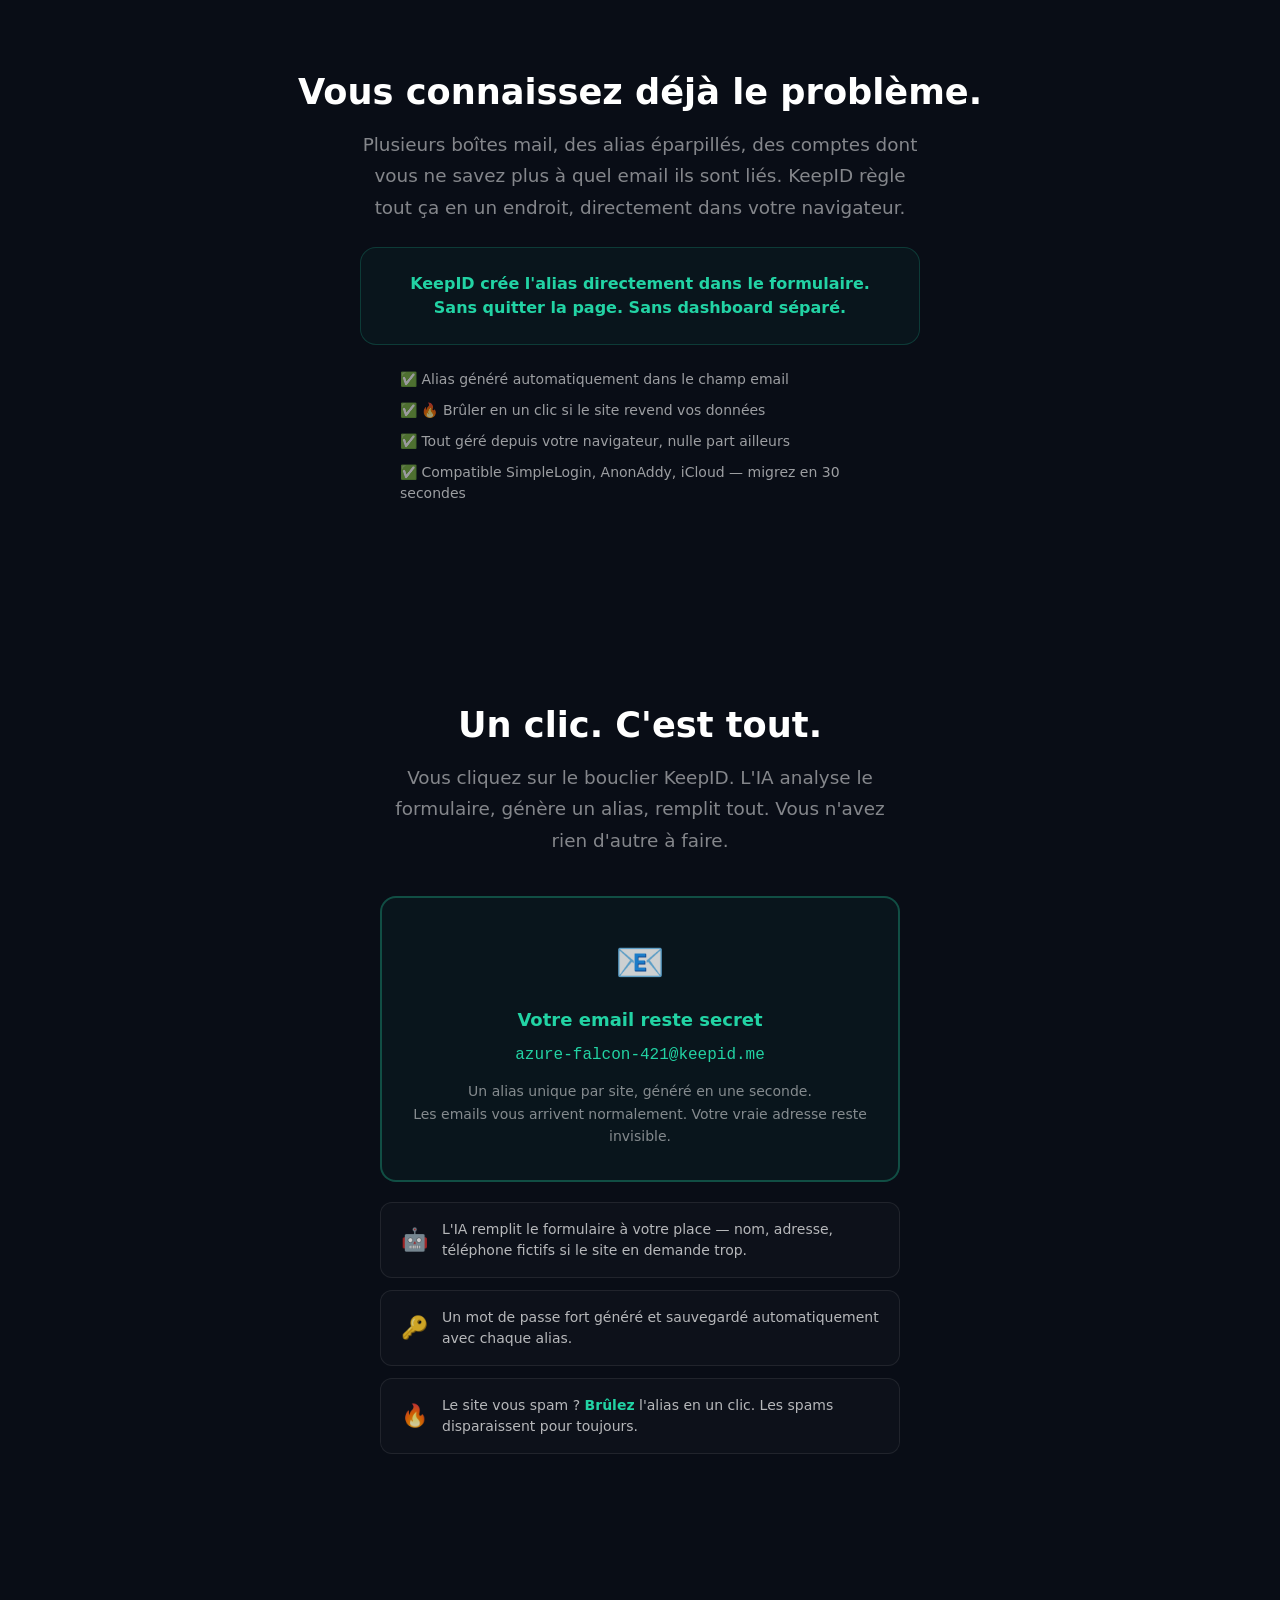
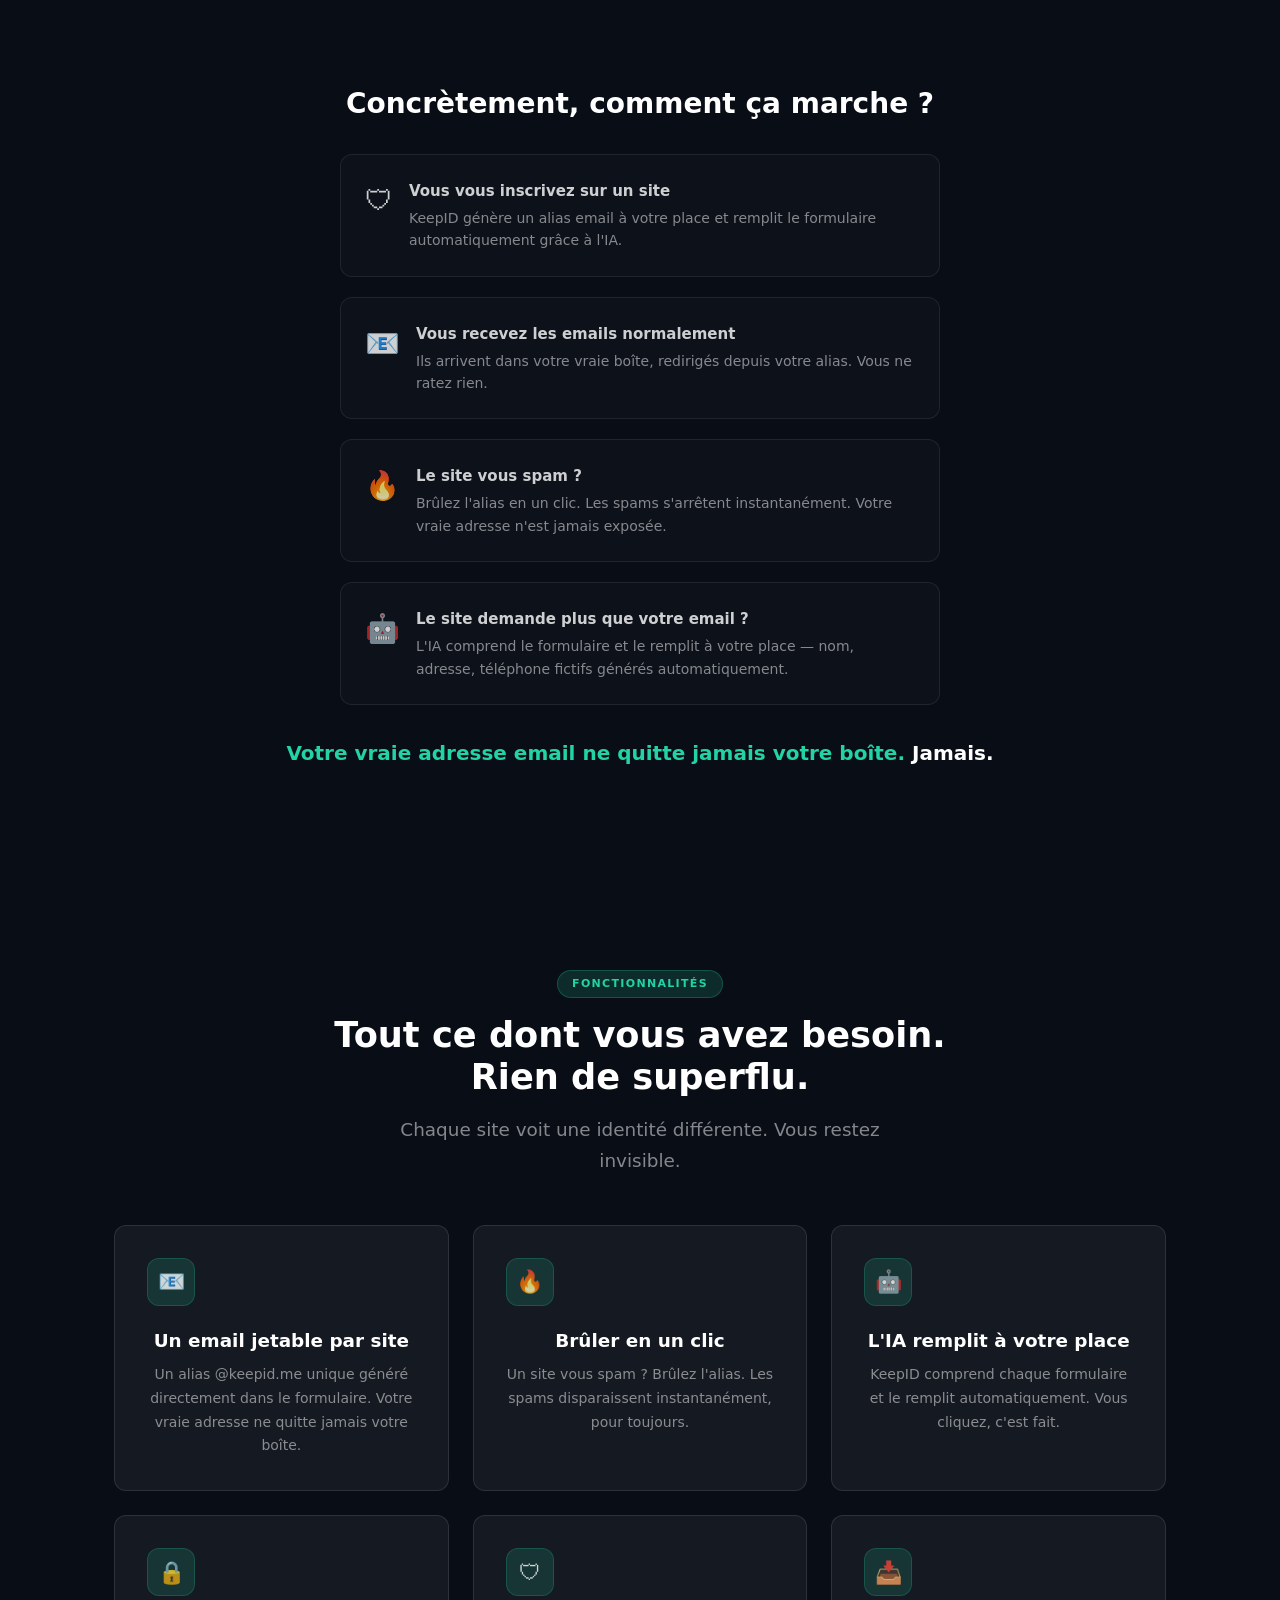
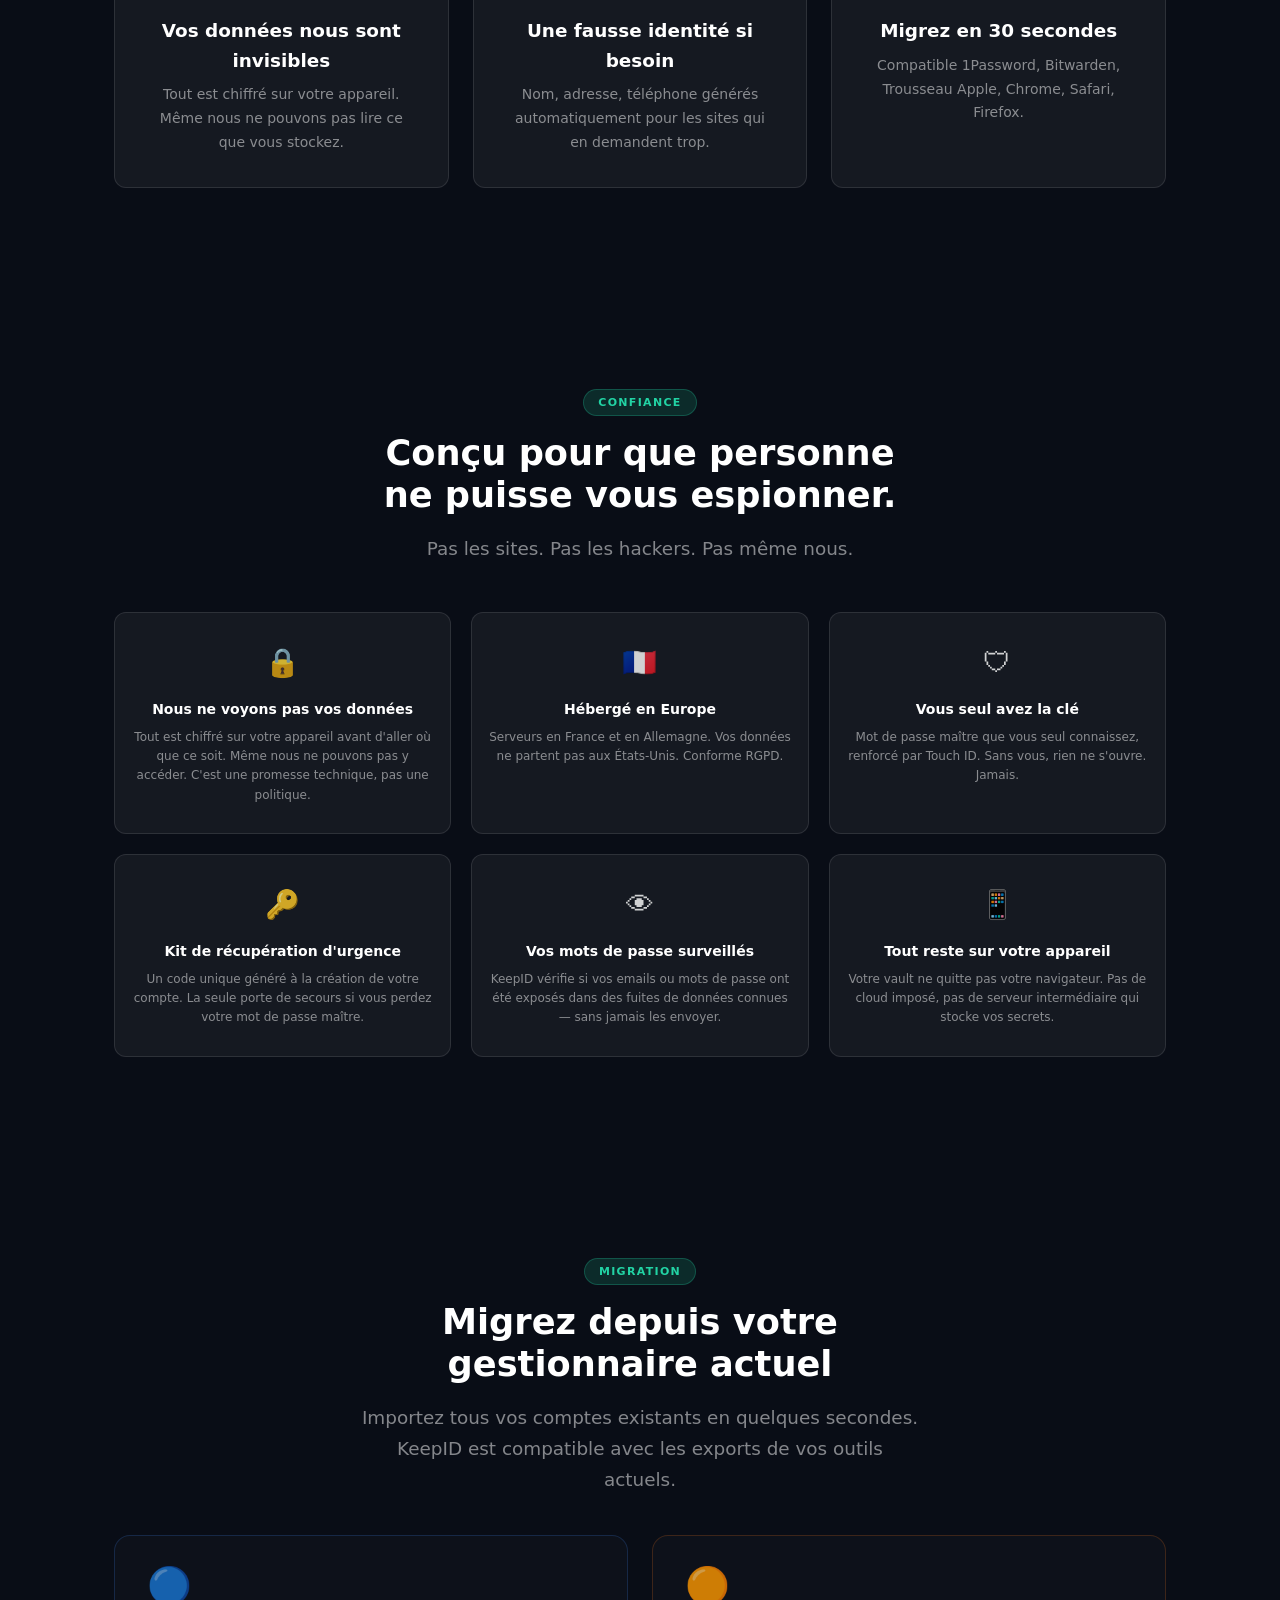
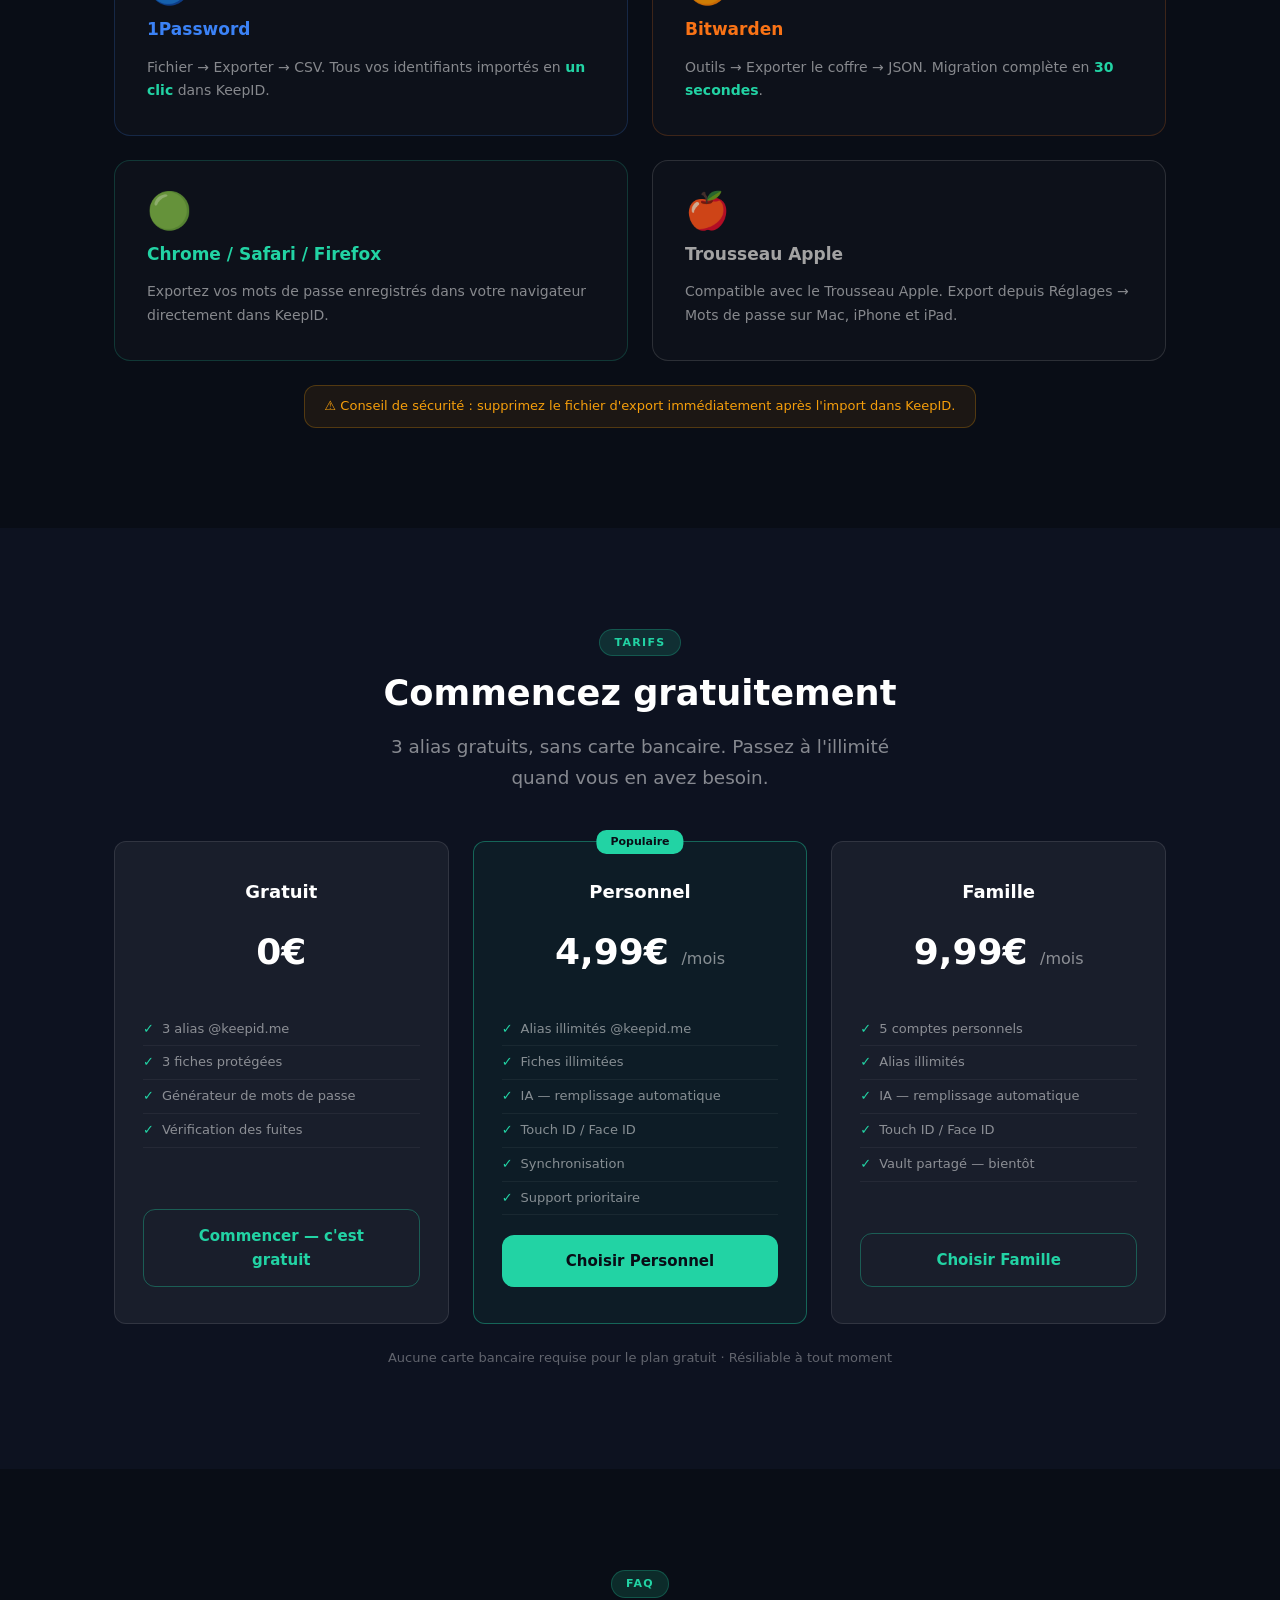
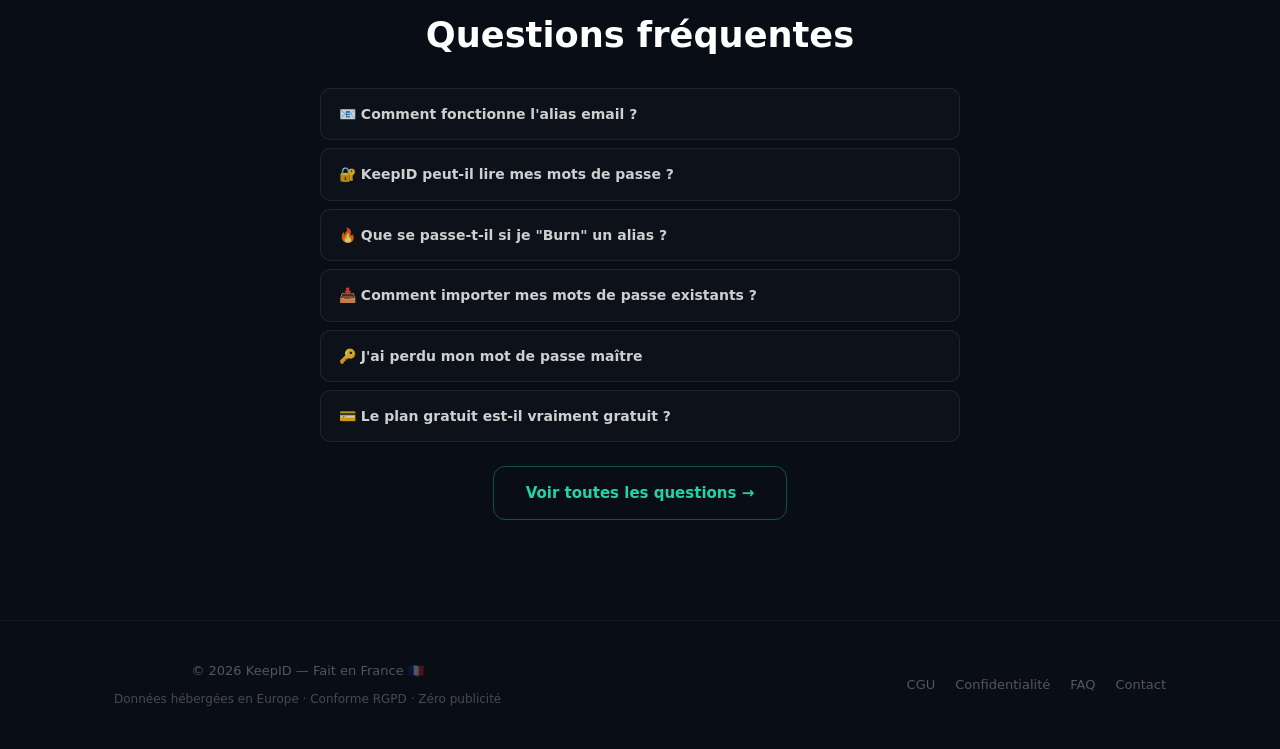
==== commit f4949995: "feat: pause vs burn section, differentiator messaging" ====
--- a/index.html
+++ b/index.html
@@ -48,6 +48,33 @@
       Découvrir KeepID — Gratuit
     </a>
     <a href="#features" class="btn btn-ghost">Comment ça marche</a>
+  </div>
+</section>
+
+<!-- ─── Pause vs Burn ──────────────────────────────────────────────────────── -->
+<section class="section" id="control">
+  <div class="container text-center">
+    <div class="fade-in">
+      <h2>Vous décidez. Pas eux.</h2>
+      <p class="subtitle" style="max-width:560px;margin:0 auto 40px">Pour la première fois, vous contrôlez vraiment qui peut vous contacter — et quand.</p>
+    </div>
+    <div class="fade-in" style="display:grid;grid-template-columns:1fr 1fr;gap:24px;max-width:640px;margin:0 auto">
+      <div style="background:rgba(239,159,39,0.04);border:1px solid rgba(239,159,39,0.25);border-radius:16px;padding:32px 24px;text-align:left">
+        <div style="font-size:36px;margin-bottom:16px">⏸</div>
+        <h3 style="font-size:18px;font-weight:700;color:#EF9F27;margin:0 0 12px">Mettre en pause</h3>
+        <p style="font-size:14px;color:rgba(255,255,255,0.55);line-height:1.7;margin:0 0 16px">Le site abuse ? Mettez l'alias en pause. Le spam s'arrête instantanément. Votre compte reste intact — reprenez quand vous voulez.</p>
+        <p style="font-size:13px;color:rgba(239,159,39,0.7);font-style:italic;margin:0">Idéal : un site qui spam mais où vous devez garder votre compte.</p>
+      </div>
+      <div style="background:rgba(226,75,74,0.04);border:1px solid rgba(226,75,74,0.25);border-radius:16px;padding:32px 24px;text-align:left">
+        <div style="font-size:36px;margin-bottom:16px">🔥</div>
+        <h3 style="font-size:18px;font-weight:700;color:#e24b4a;margin:0 0 12px">Brûler</h3>
+        <p style="font-size:14px;color:rgba(255,255,255,0.55);line-height:1.7;margin:0 0 16px">Le site a trahi votre confiance ? Brûlez l'alias. Définitivement. Plus aucun email ne passera jamais — ni spam, ni rien.</p>
+        <p style="font-size:13px;color:rgba(226,75,74,0.7);font-style:italic;margin:0">Action irréversible. Pour quand c'est vraiment terminé.</p>
+      </div>
+    </div>
+    <div class="fade-in" style="margin-top:32px">
+      <p style="font-size:16px;font-weight:600;color:rgba(255,255,255,0.7);max-width:520px;margin:0 auto">Ni SimpleLogin, ni AnonAddy, ni iCloud ne font cette distinction.<br><span style="color:#22d3a4">KeepID est le premier à vous donner ce niveau de contrôle.</span></p>
+    </div>
   </div>
 </section>
 
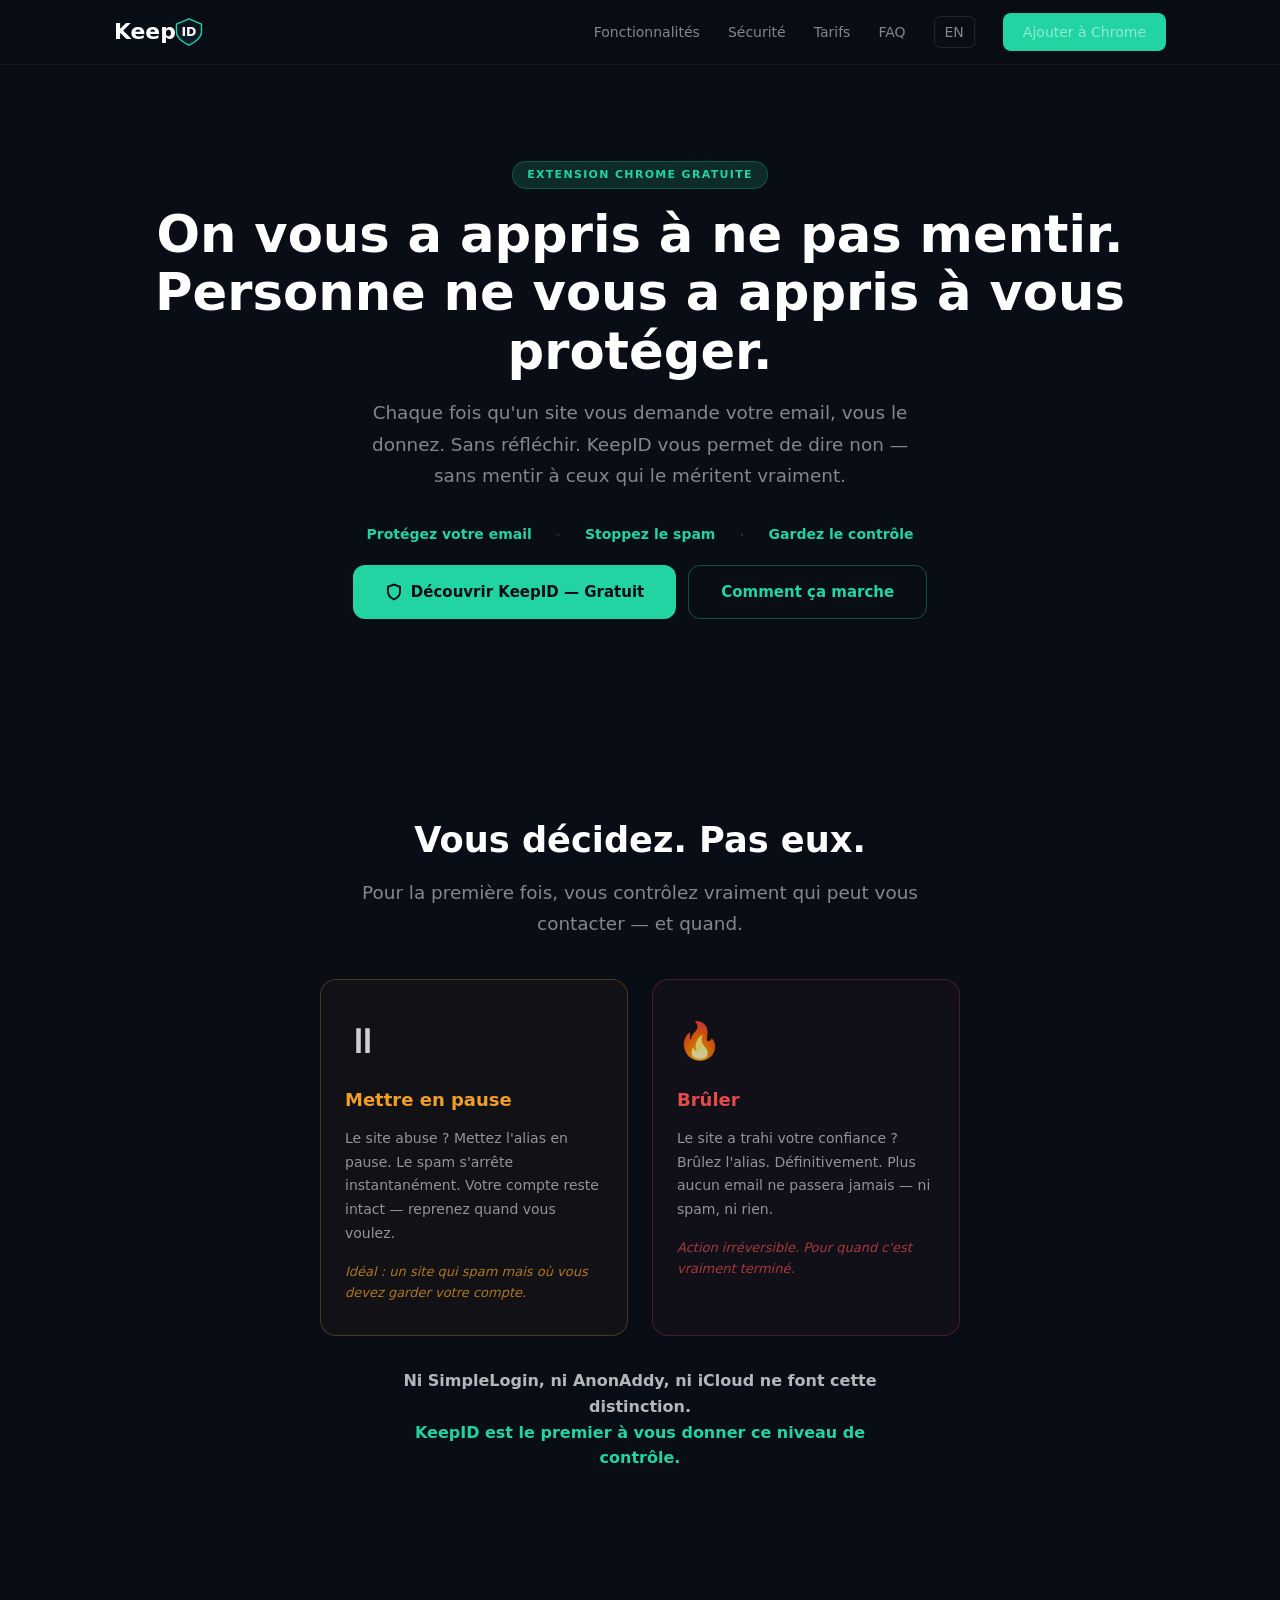
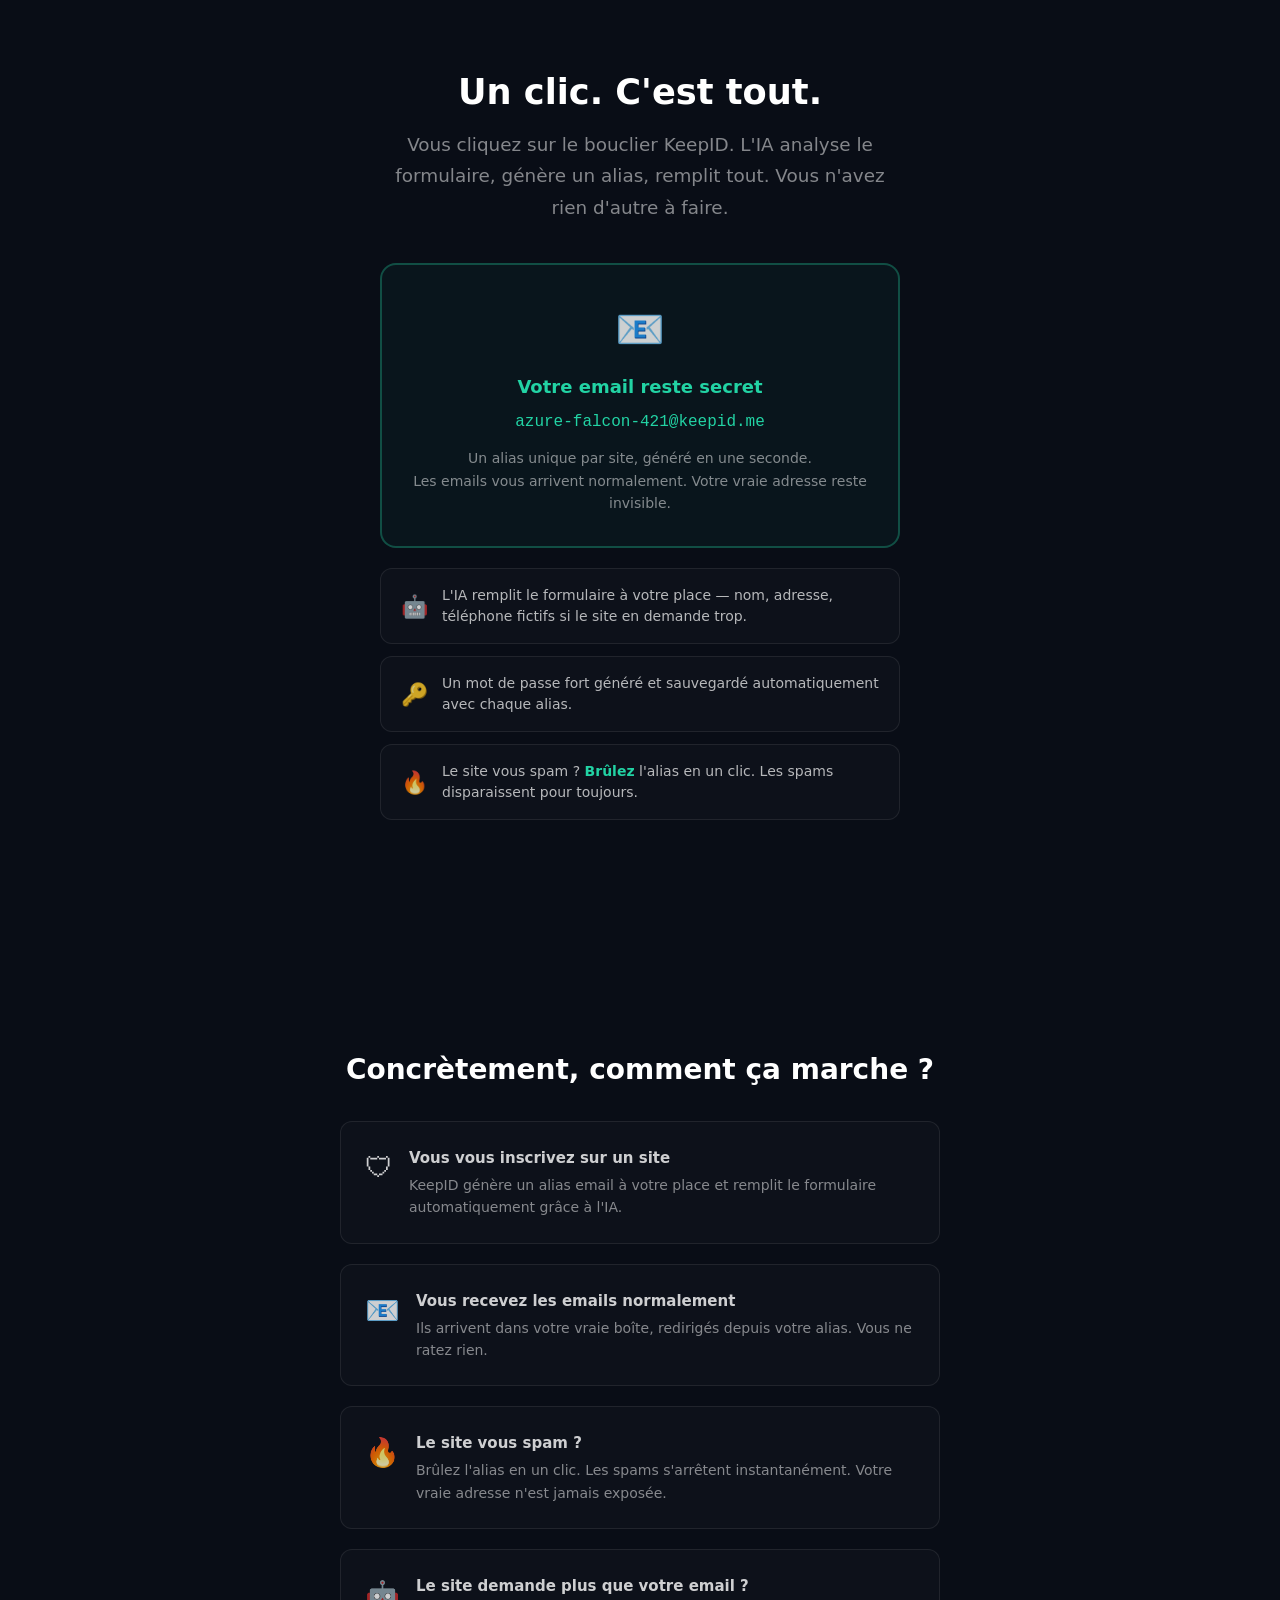
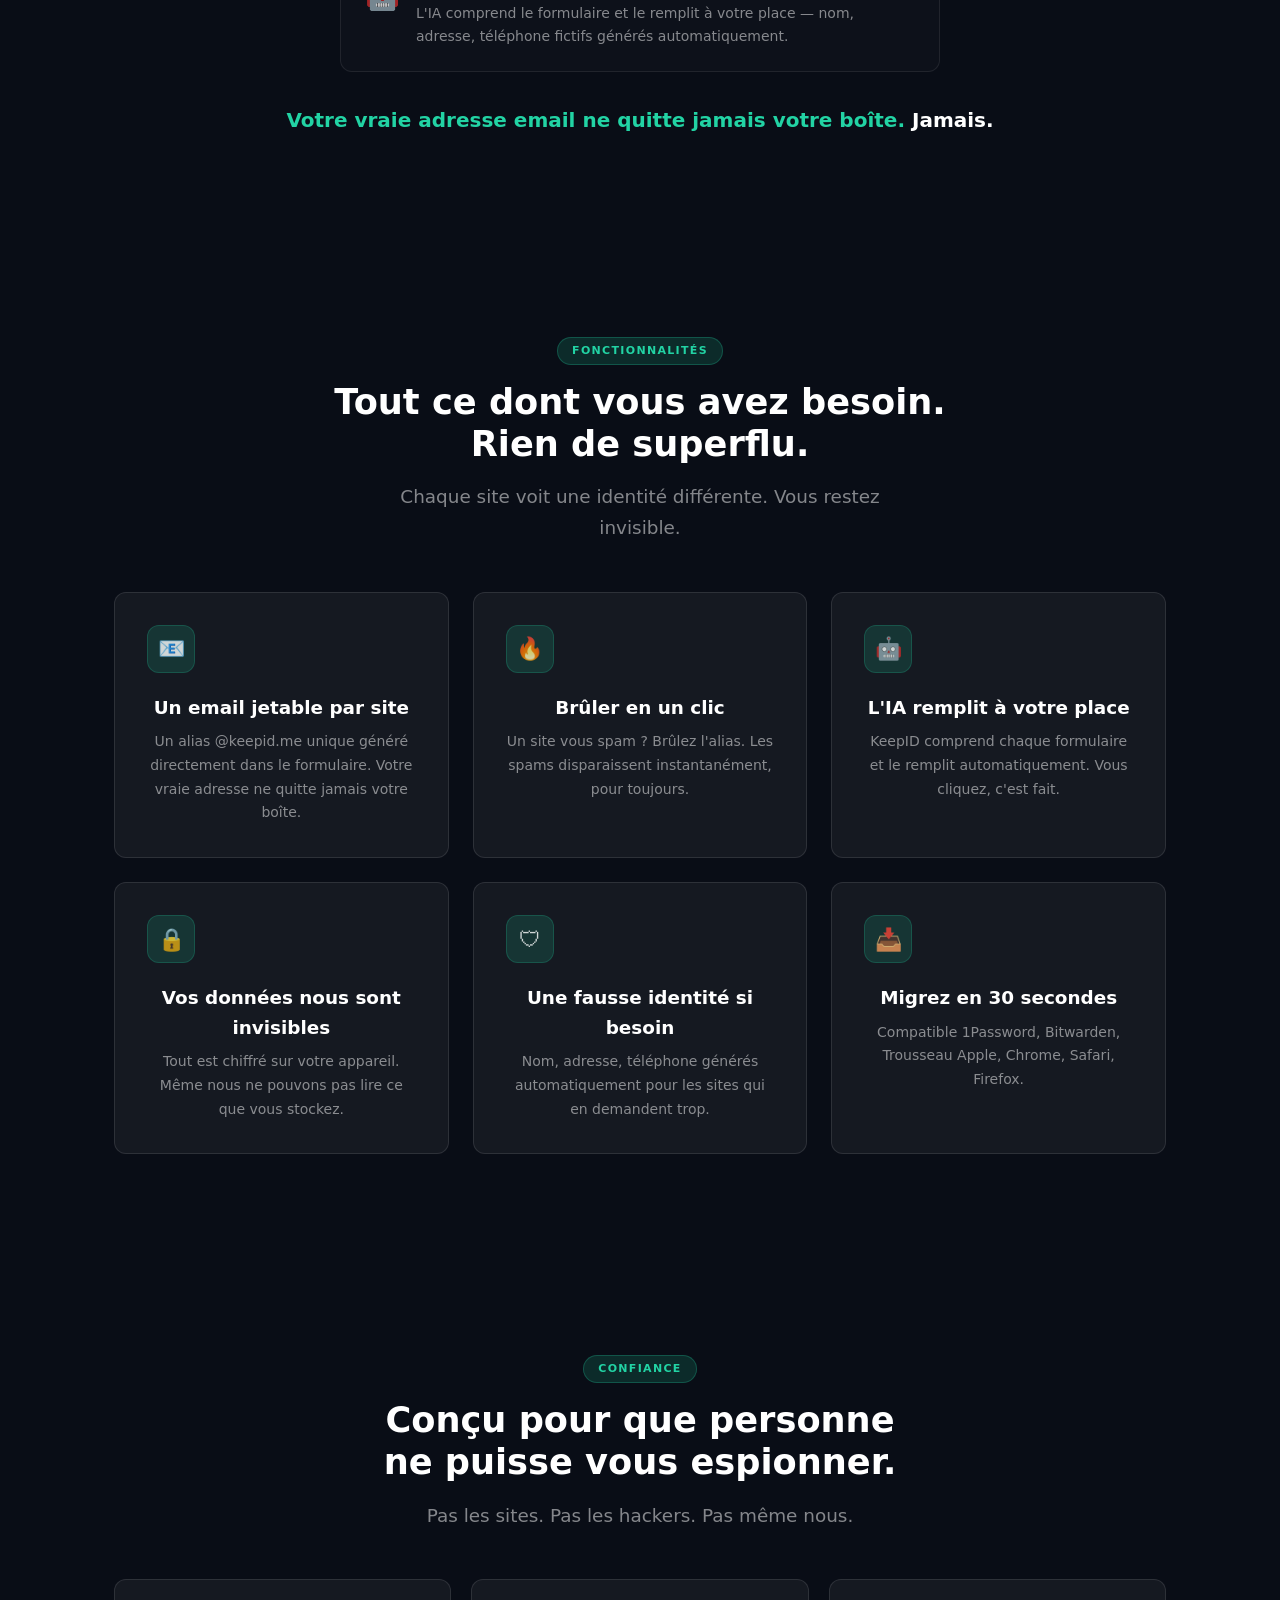
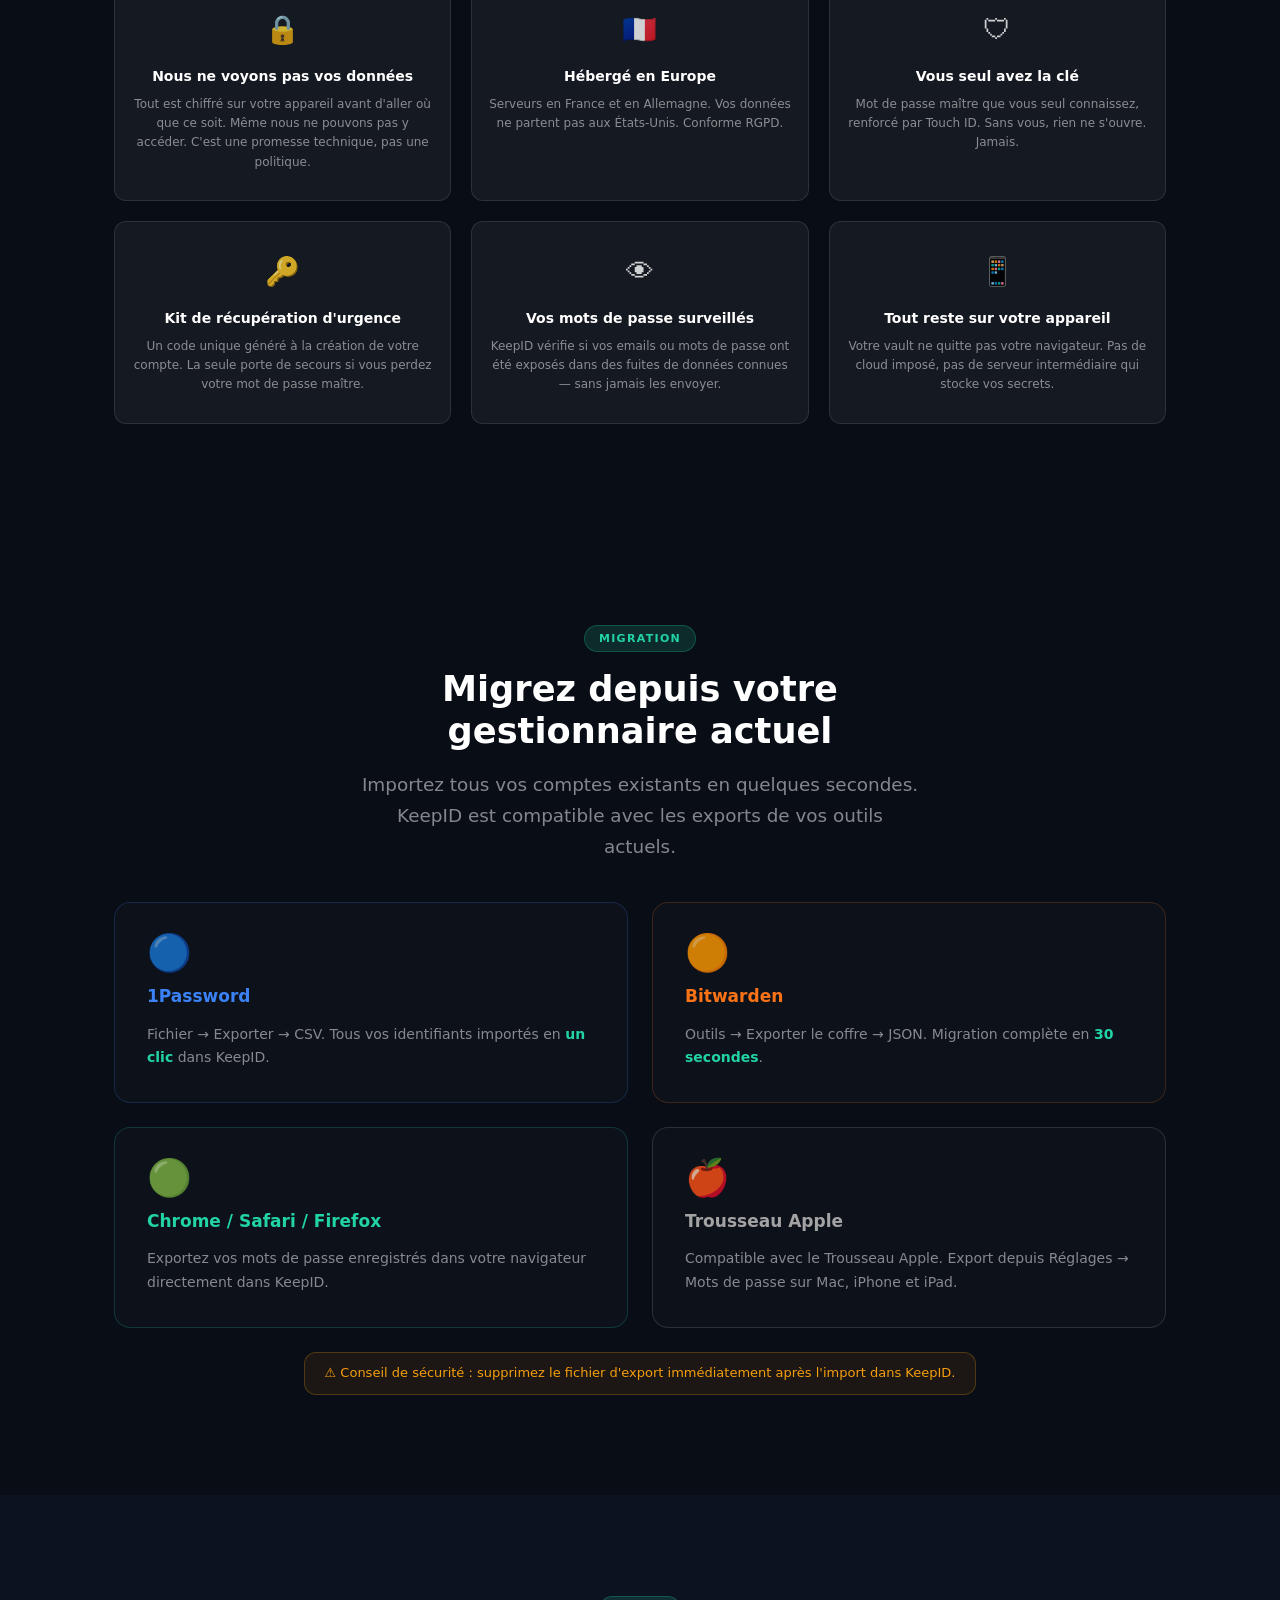
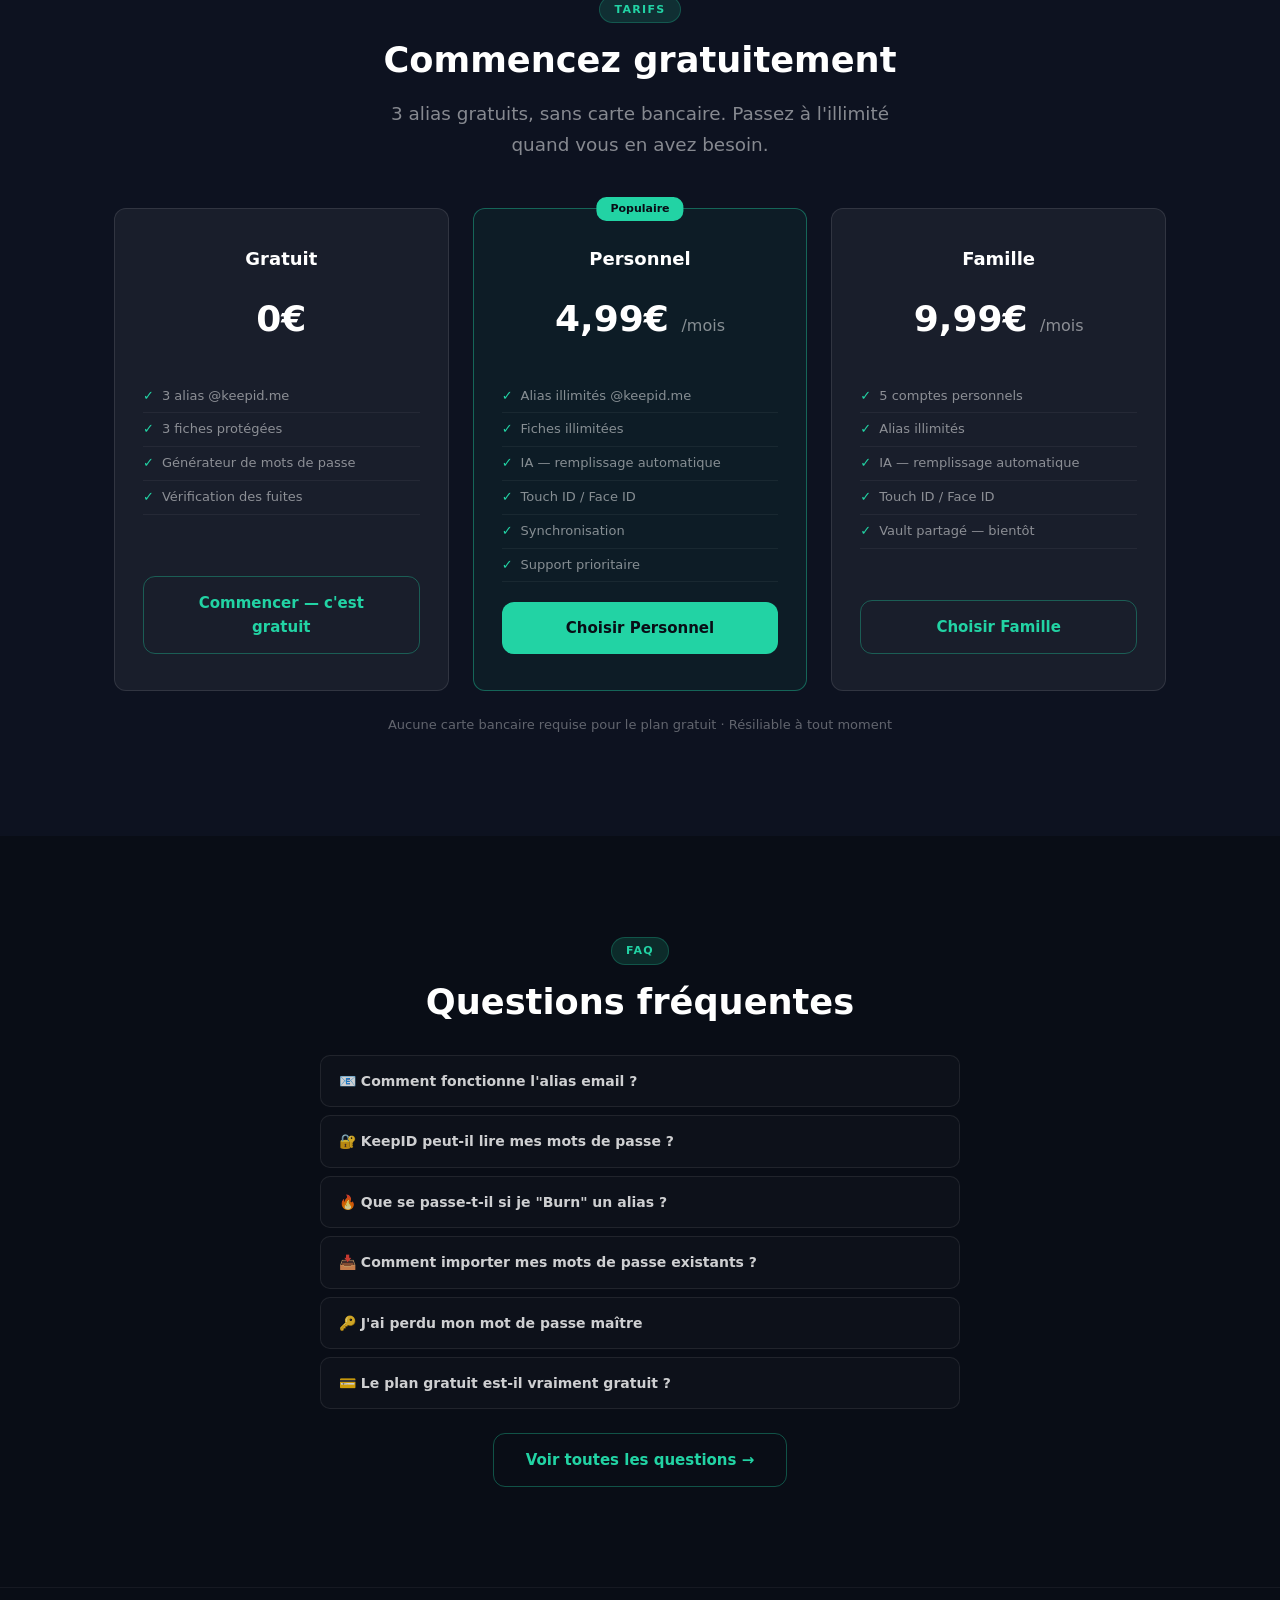
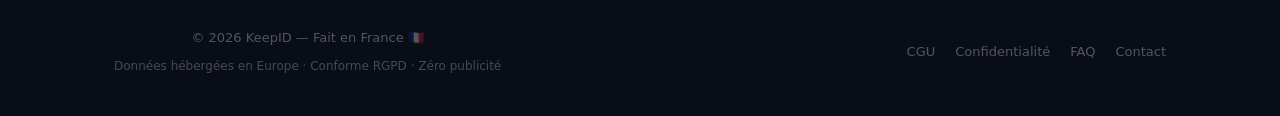
==== commit 83c9fee2: "refonte: remove geek pitch section, cleaner flow" ====
--- a/index.html
+++ b/index.html
@@ -78,28 +78,6 @@
   </div>
 </section>
 
-<!-- ─── Geek pitch ─────────────────────────────────────────────────────────── -->
-<section class="section" id="geek">
-  <div class="container text-center">
-    <div class="fade-in">
-      <h2>Vous connaissez déjà le problème.</h2>
-      <p class="subtitle" style="max-width:560px;margin:0 auto 24px">
-        Plusieurs boîtes mail, des alias éparpillés, des comptes dont vous ne savez plus à quel email ils sont liés. KeepID règle tout ça en un endroit, directement dans votre navigateur.
-      </p>
-      <div style="background:rgba(34,211,164,0.04);border:1px solid rgba(34,211,164,0.2);border-radius:16px;padding:24px 28px;max-width:560px;margin:0 auto 24px">
-        <p style="font-size:16px;font-weight:700;color:#22d3a4;line-height:1.5;margin:0">
-          KeepID crée l'alias directement dans le formulaire.<br>Sans quitter la page. Sans dashboard séparé.
-        </p>
-      </div>
-      <ul style="list-style:none;display:flex;flex-direction:column;gap:10px;max-width:480px;margin:0 auto;text-align:left">
-        <li style="font-size:14px;color:rgba(255,255,255,0.6);line-height:1.5">✅ Alias généré automatiquement dans le champ email</li>
-        <li style="font-size:14px;color:rgba(255,255,255,0.6);line-height:1.5">✅ 🔥 Brûler en un clic si le site revend vos données</li>
-        <li style="font-size:14px;color:rgba(255,255,255,0.6);line-height:1.5">✅ Tout géré depuis votre navigateur, nulle part ailleurs</li>
-        <li style="font-size:14px;color:rgba(255,255,255,0.6);line-height:1.5">✅ Compatible SimpleLogin, AnonAddy, iCloud — migrez en 30 secondes</li>
-      </ul>
-    </div>
-  </div>
-</section>
 
 <!-- ─── Démo ───────────────────────────────────────────────────────────────── -->
 <section class="section" id="demo">
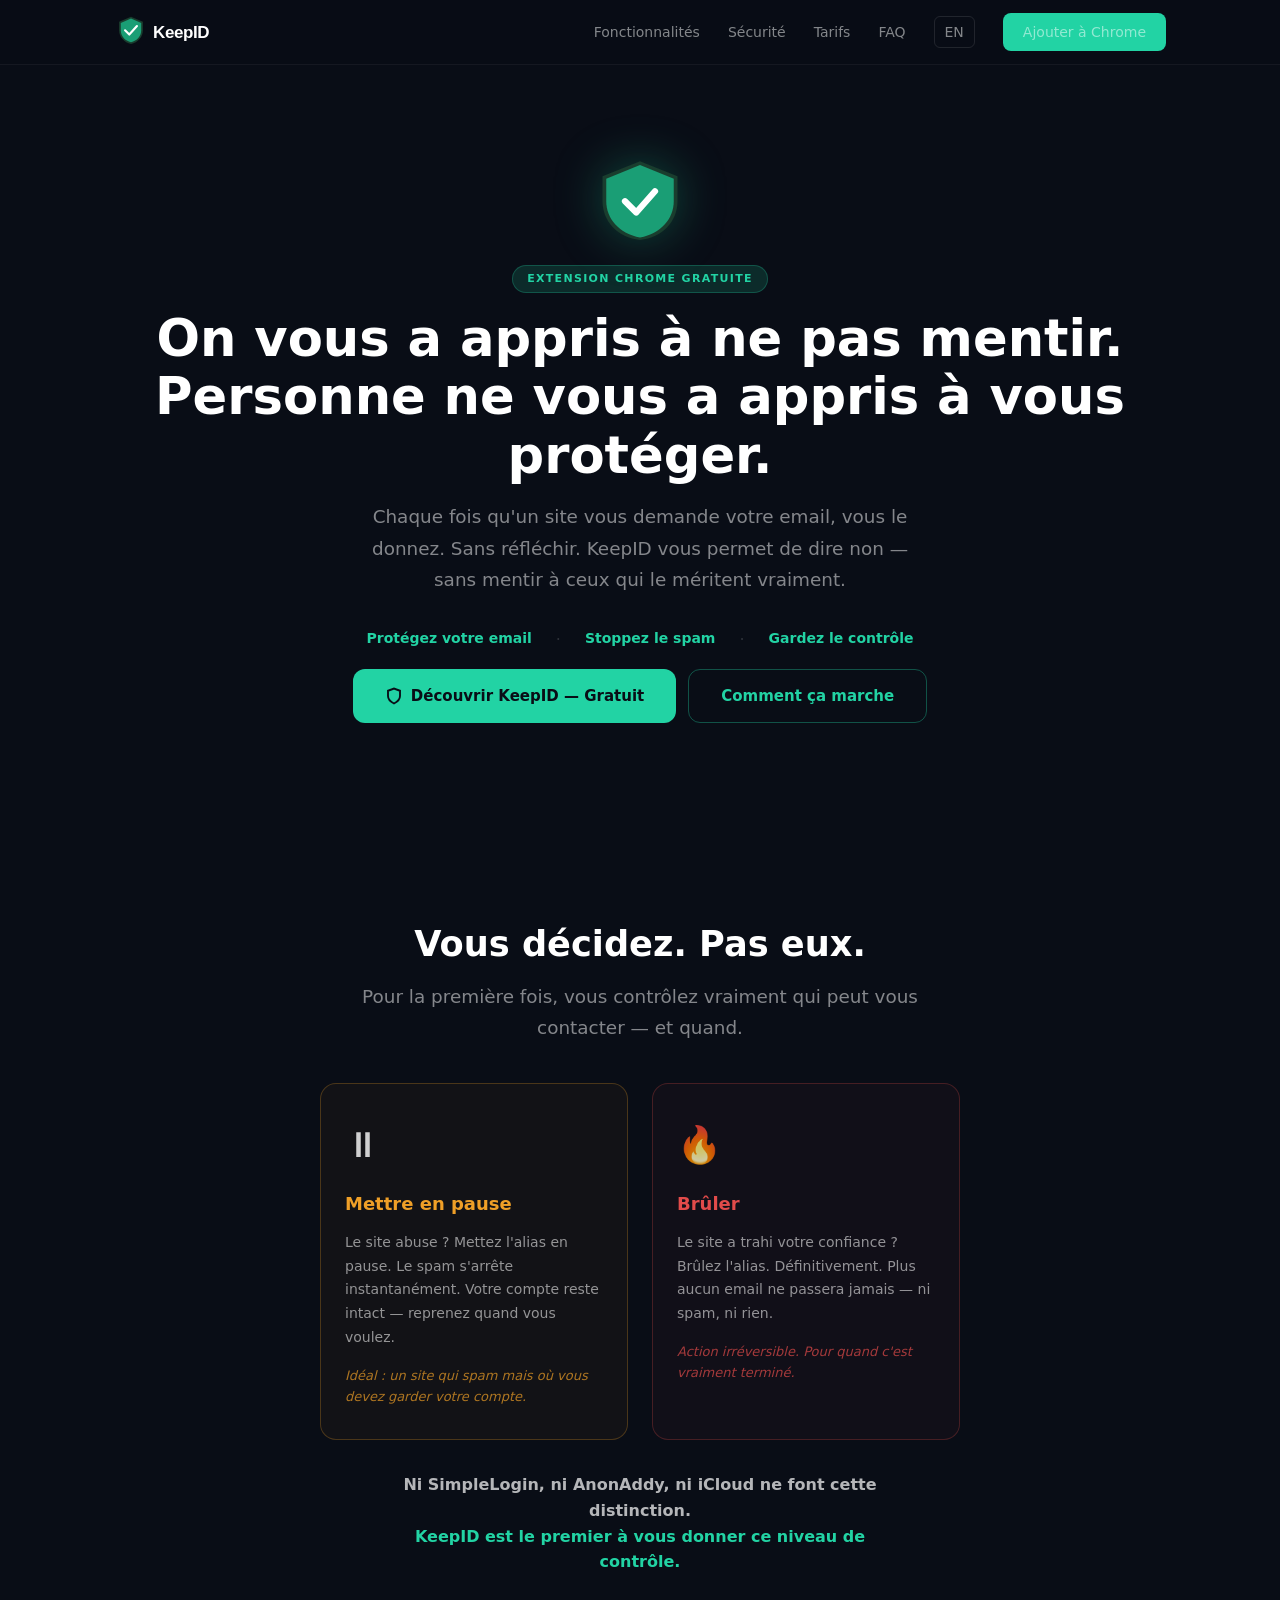
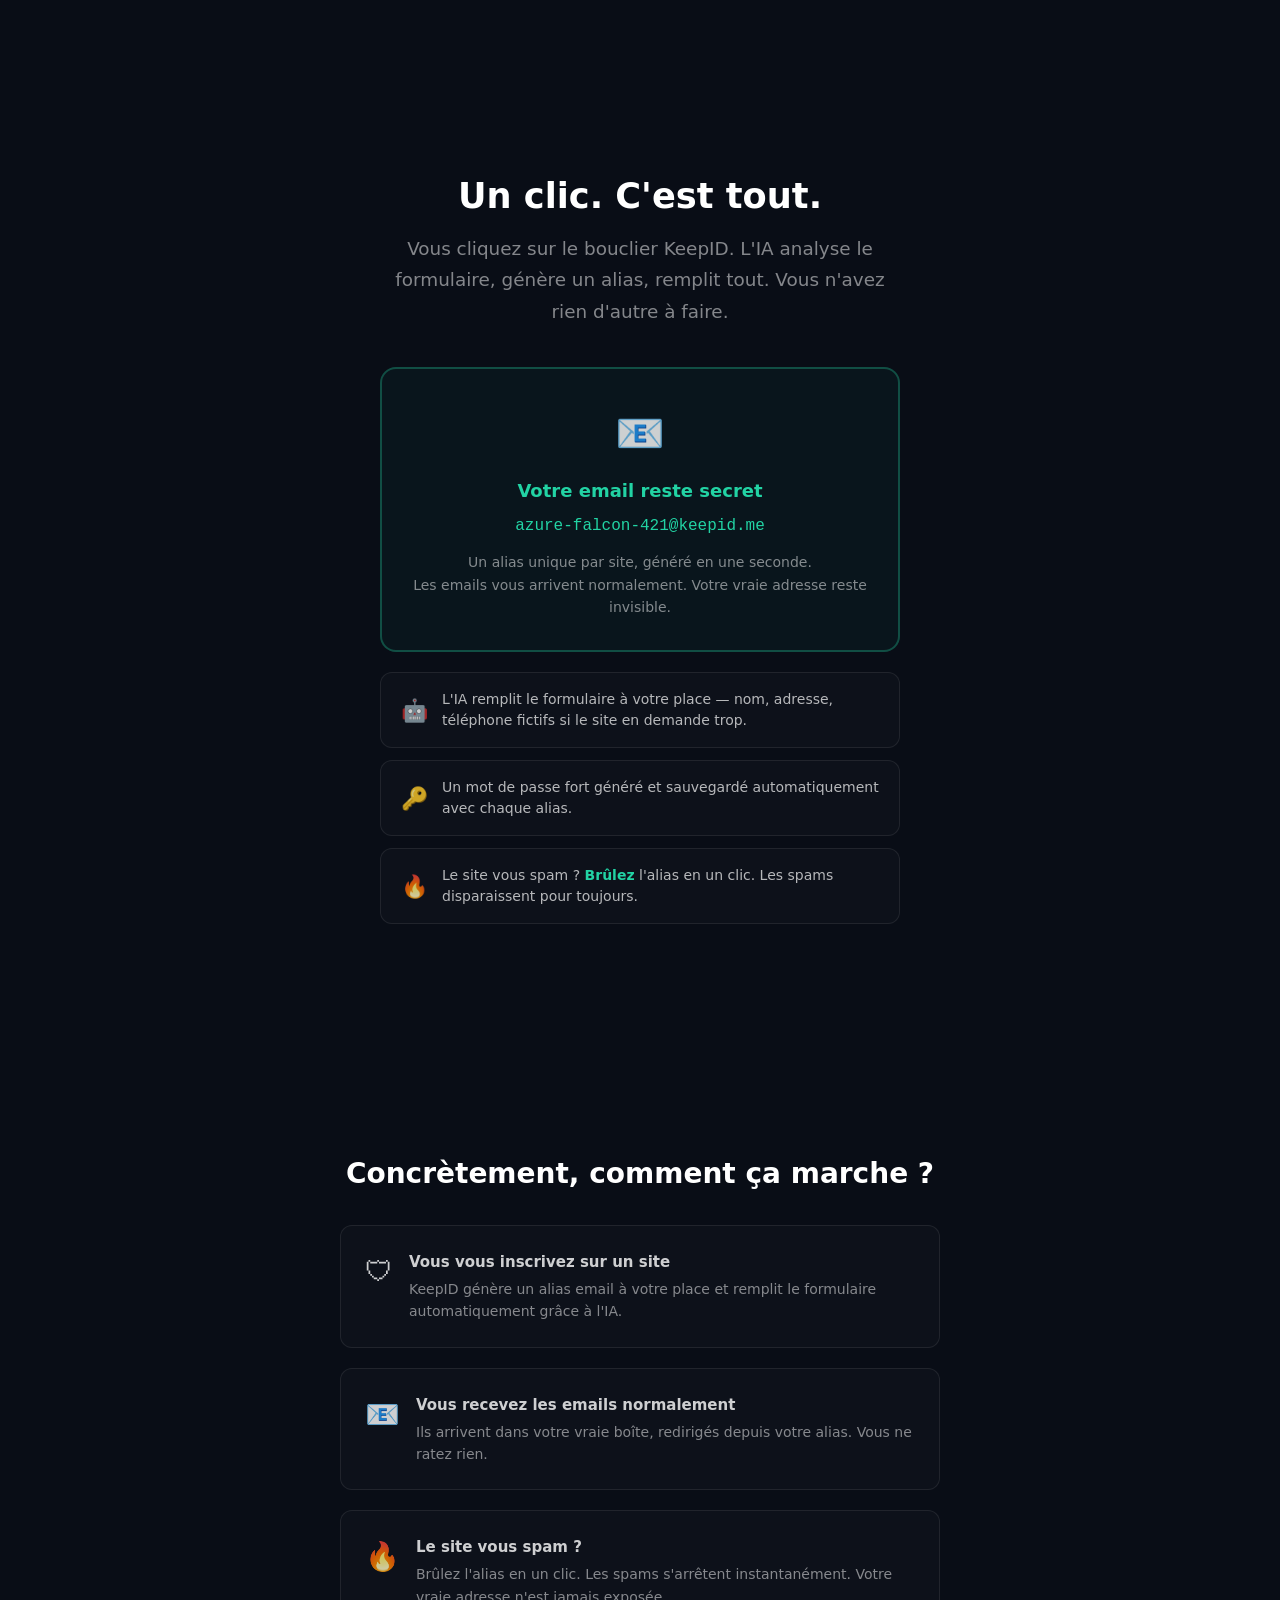
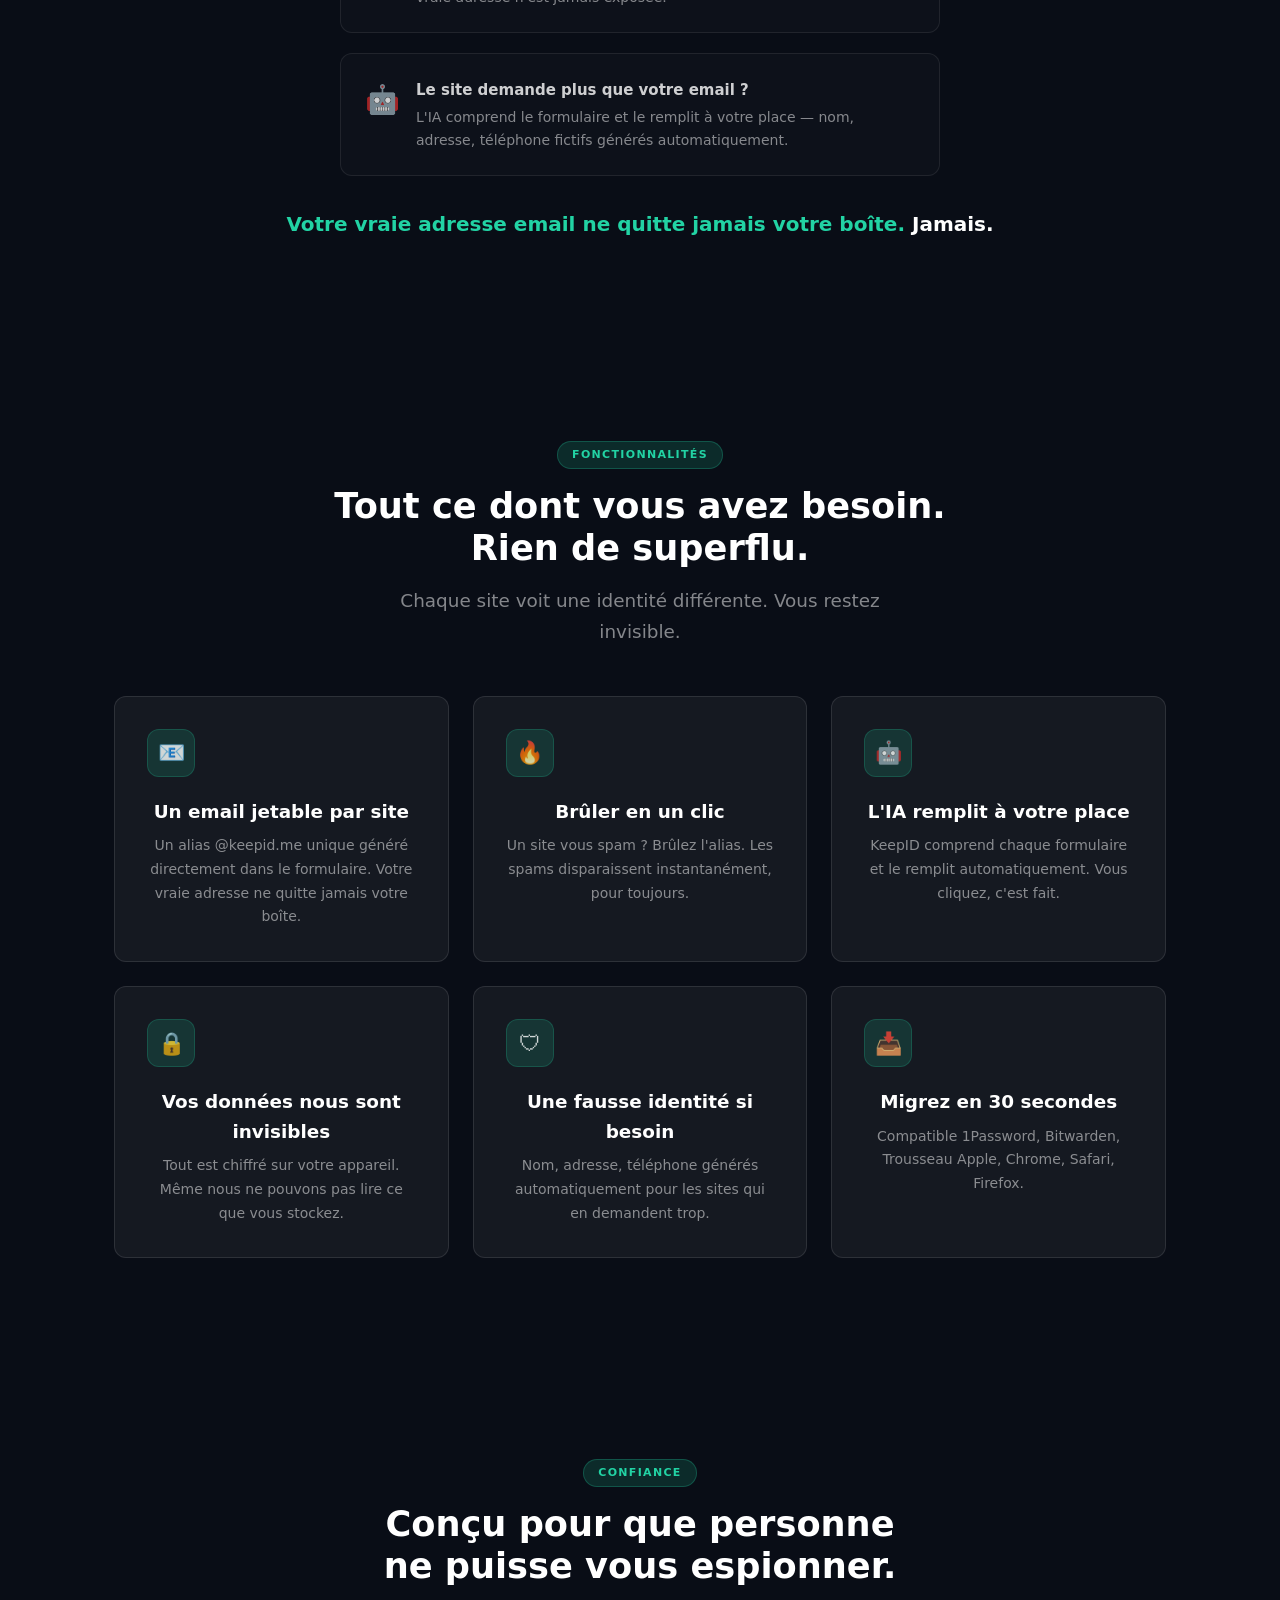
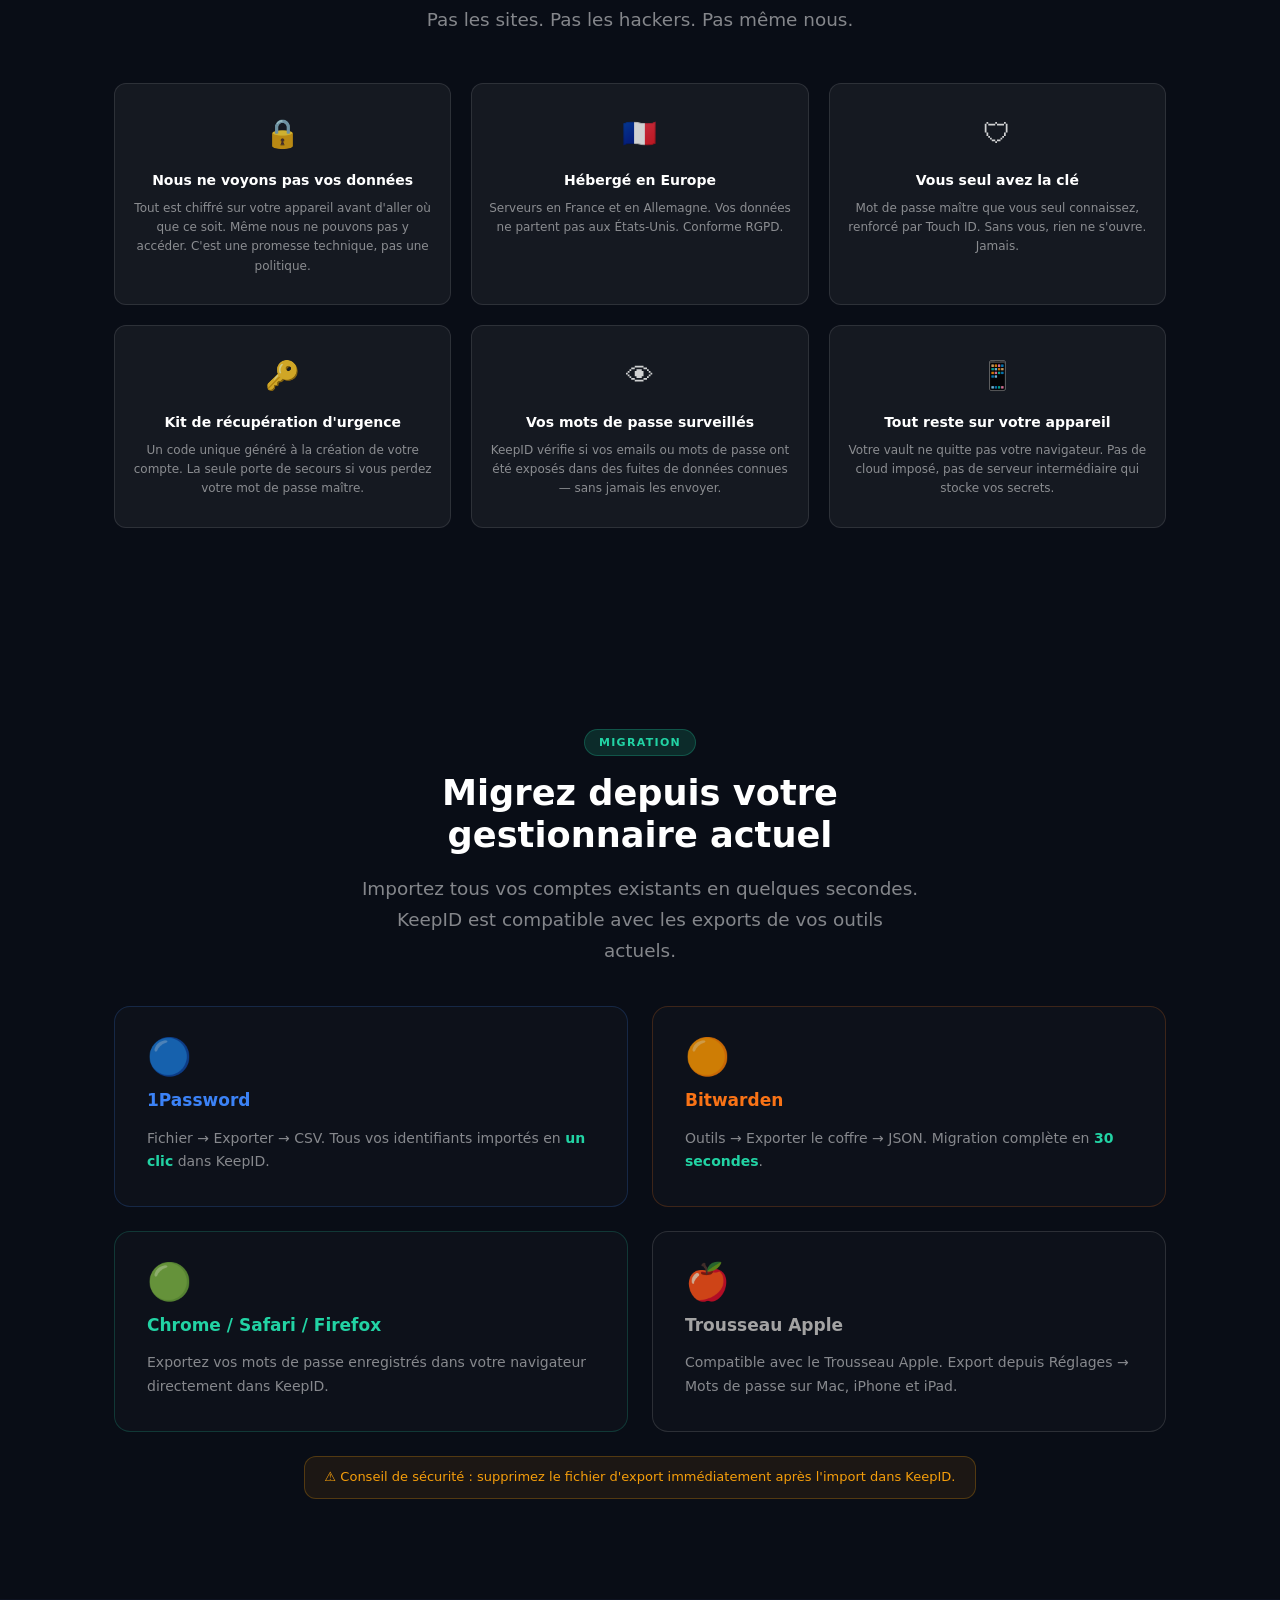
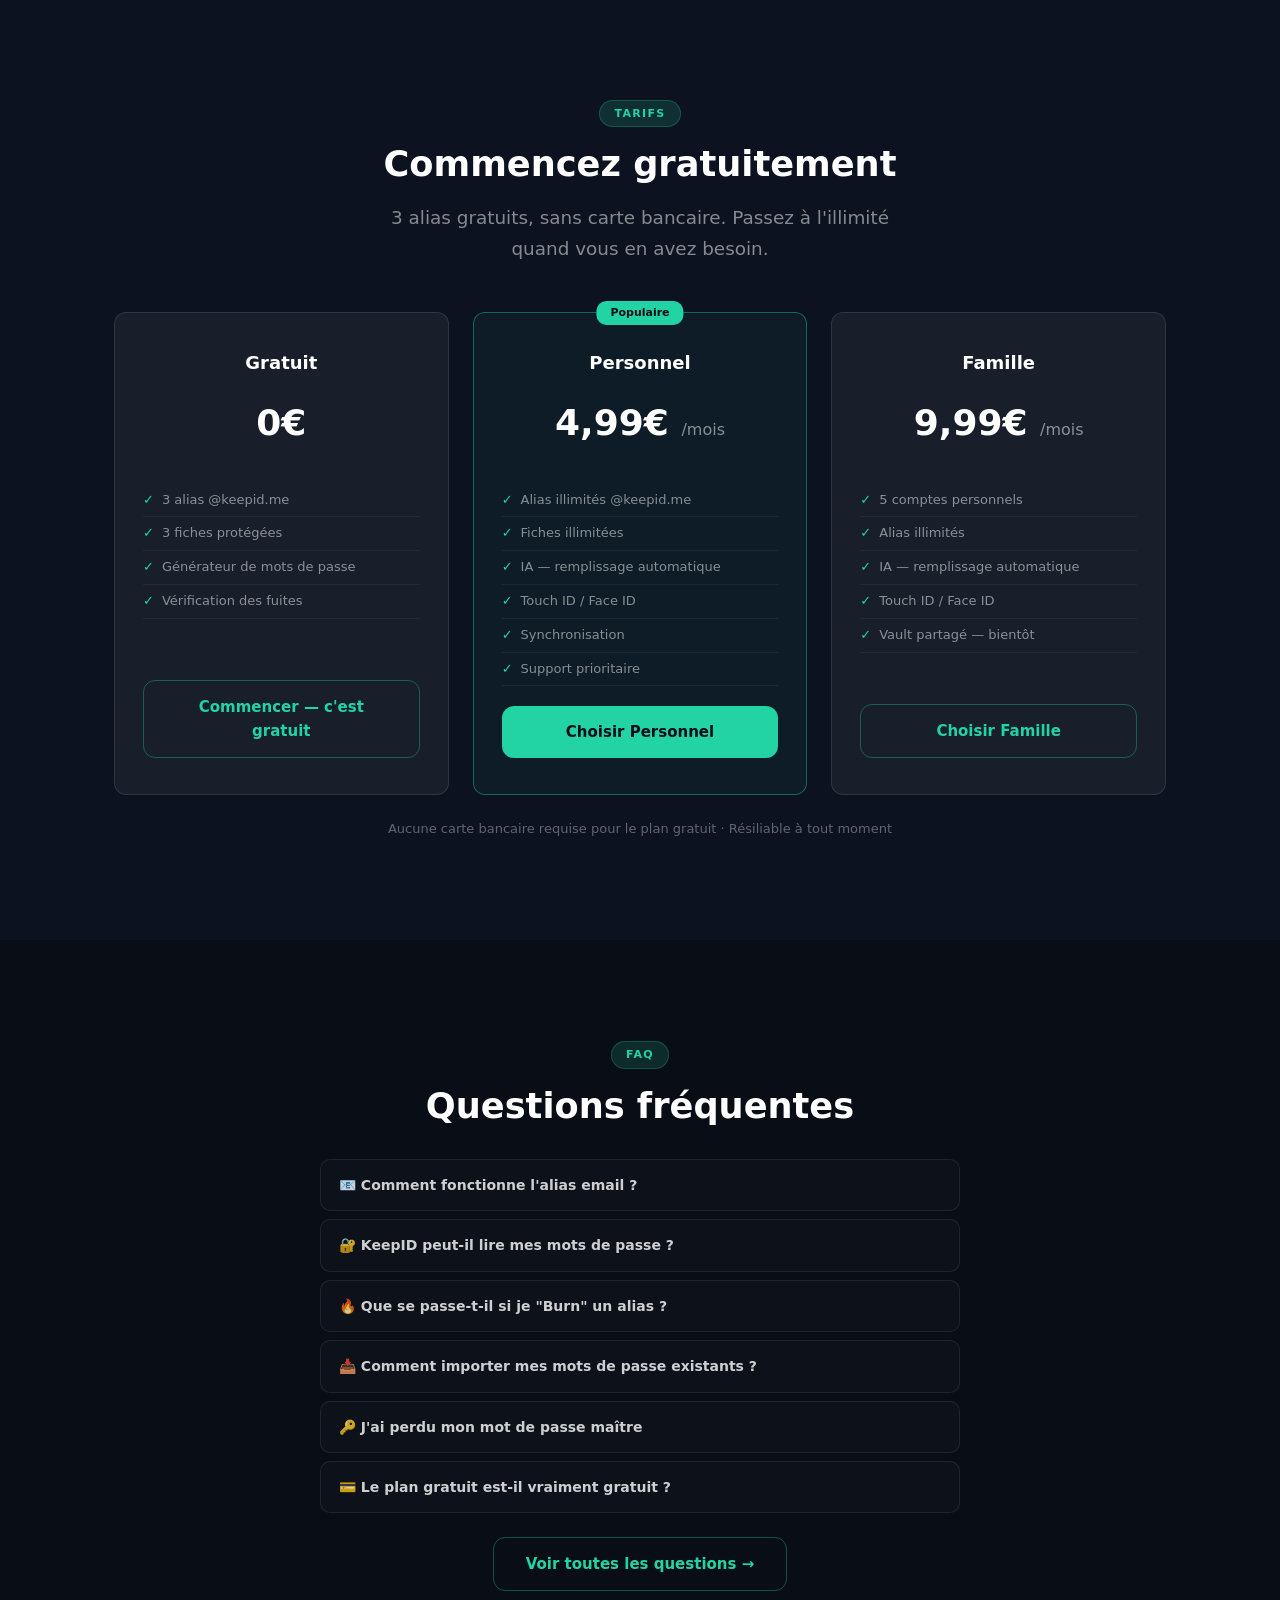
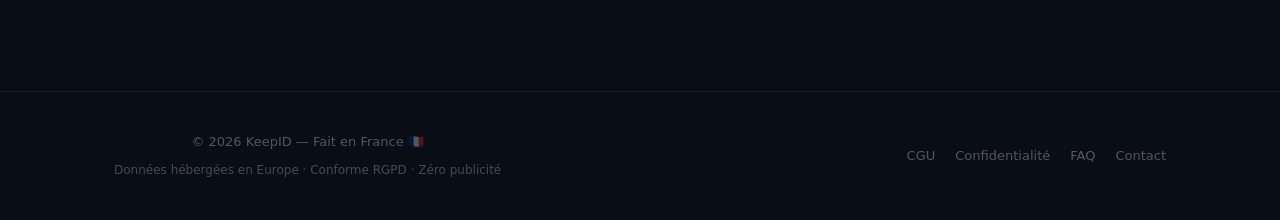
==== commit 3508a17c: "feat: hero shield, fix nav logo" ====
--- a/index.html
+++ b/index.html
@@ -30,6 +30,13 @@
 
 <!-- ─── Hero ───────────────────────────────────────────────────────────────── -->
 <section class="hero container">
+  <div class="fade-in" style="display:flex;justify-content:center;margin-bottom:24px">
+    <svg width="80" height="80" viewBox="0 0 128 128" fill="none" xmlns="http://www.w3.org/2000/svg" style="filter:drop-shadow(0 0 24px rgba(26,158,117,0.4))">
+      <path d="M64 2L4 26V66c0 32 24 58 60 62 36-4 60-30 60-62V26L64 2z" fill="#1a3d2e"/>
+      <path d="M64 8L10 30V66c0 28 21 52 54 58 33-6 54-30 54-58V30L64 8z" fill="#1a9e75"/>
+      <path d="M40 66l18 18 30-34" stroke="#ffffff" stroke-width="10" stroke-linecap="round" stroke-linejoin="round"/>
+    </svg>
+  </div>
   <div class="fade-in">
     <div class="badge">Extension Chrome gratuite</div>
     <h1>On vous a appris à ne pas mentir.<br>Personne ne vous a appris à vous protéger.</h1>
--- a/css/style.css
+++ b/css/style.css
@@ -126,7 +126,7 @@
   align-items: center;
   justify-content: space-between;
 }
-.nav-logo { height: 28px; }
+.nav-logo { height: 34px; }
 .nav-links { display: flex; align-items: center; gap: 28px; }
 .nav-links a { font-size: 14px; color: var(--w50); font-weight: 500; }
 .nav-links a:hover { color: var(--white); text-decoration: none; }
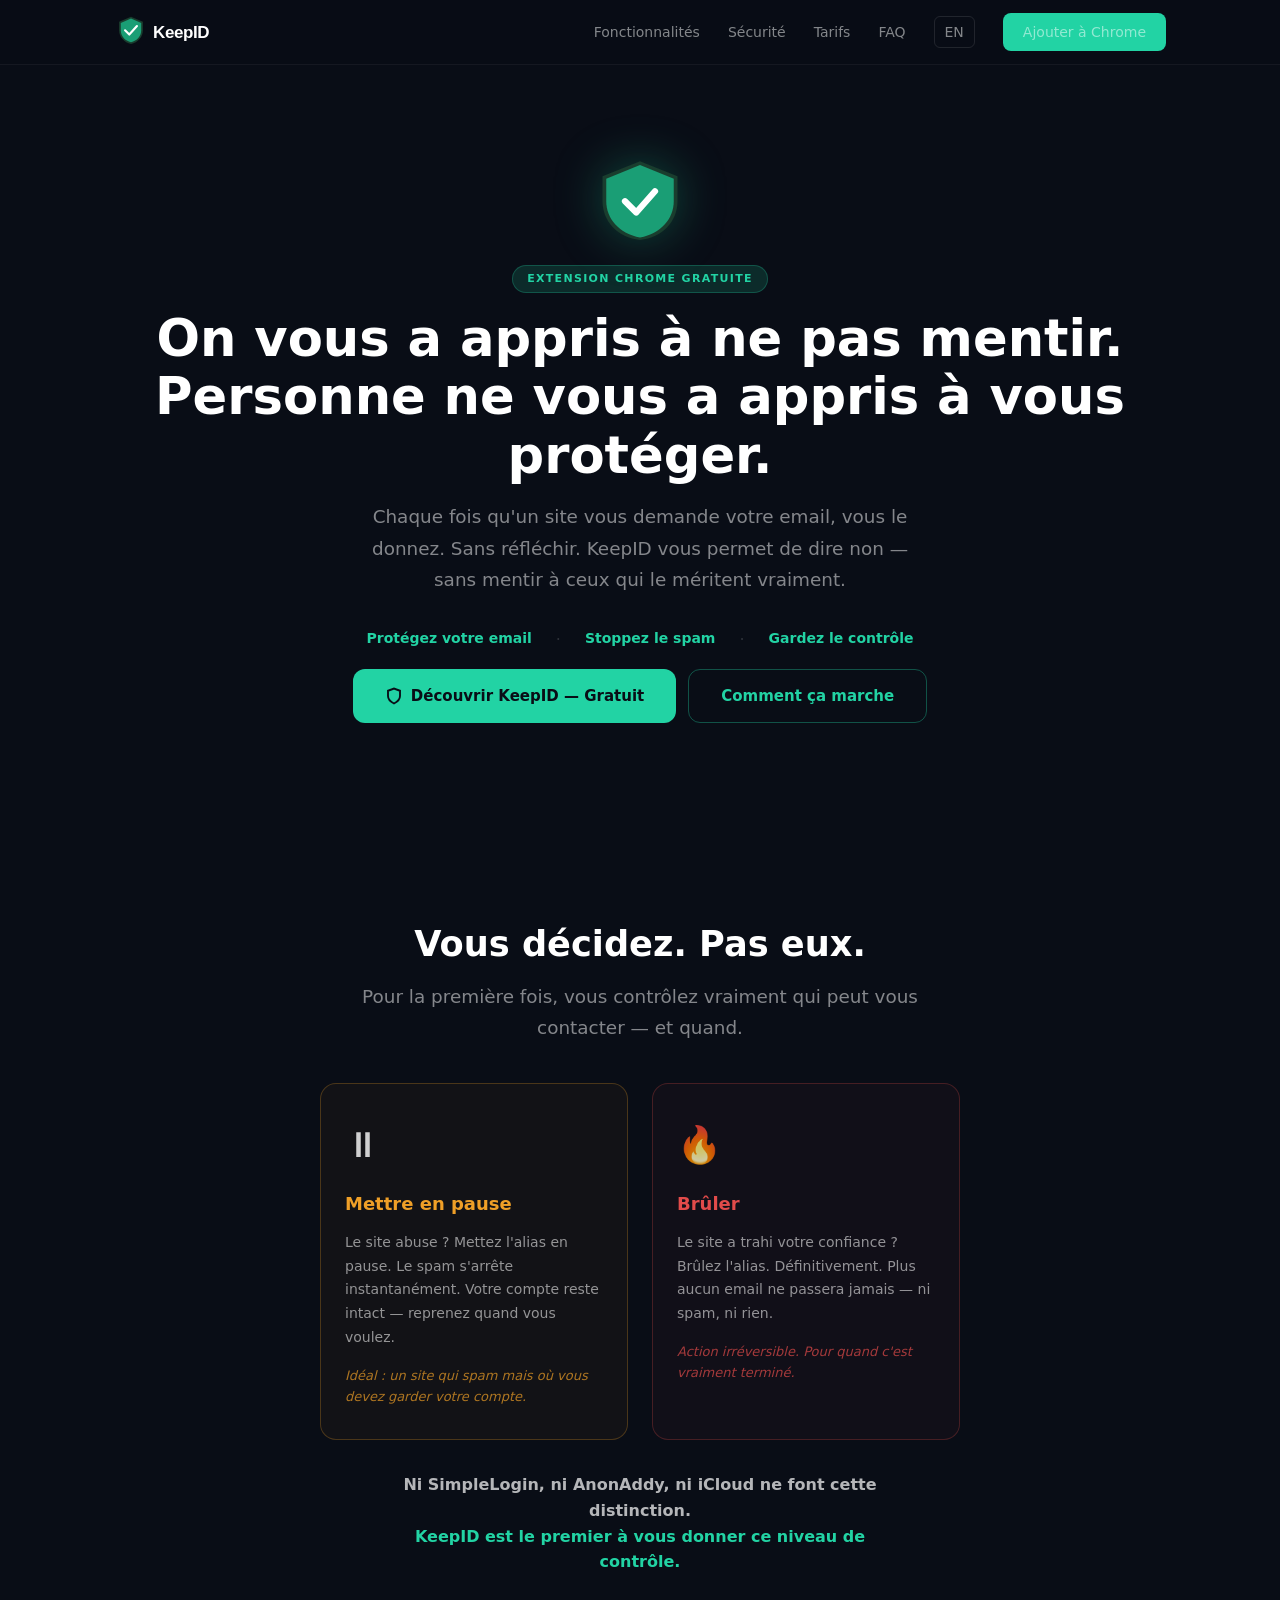
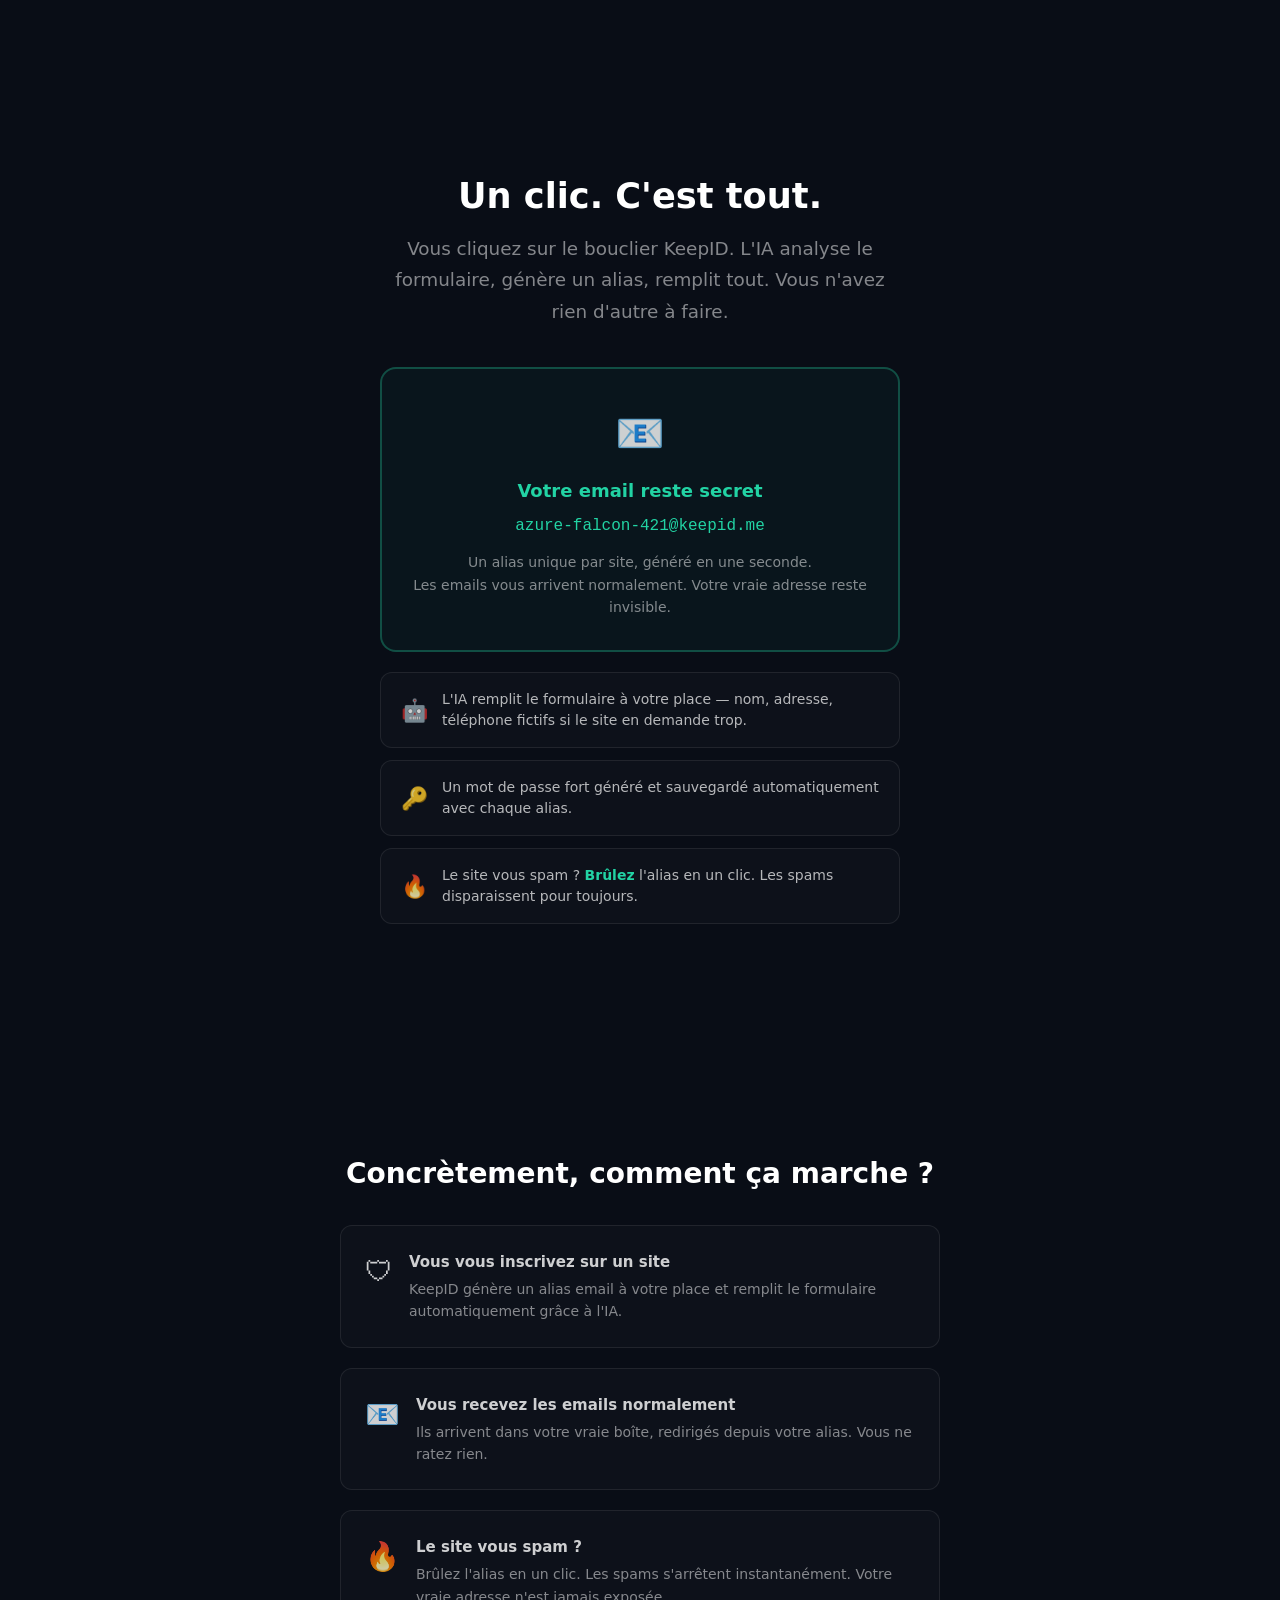
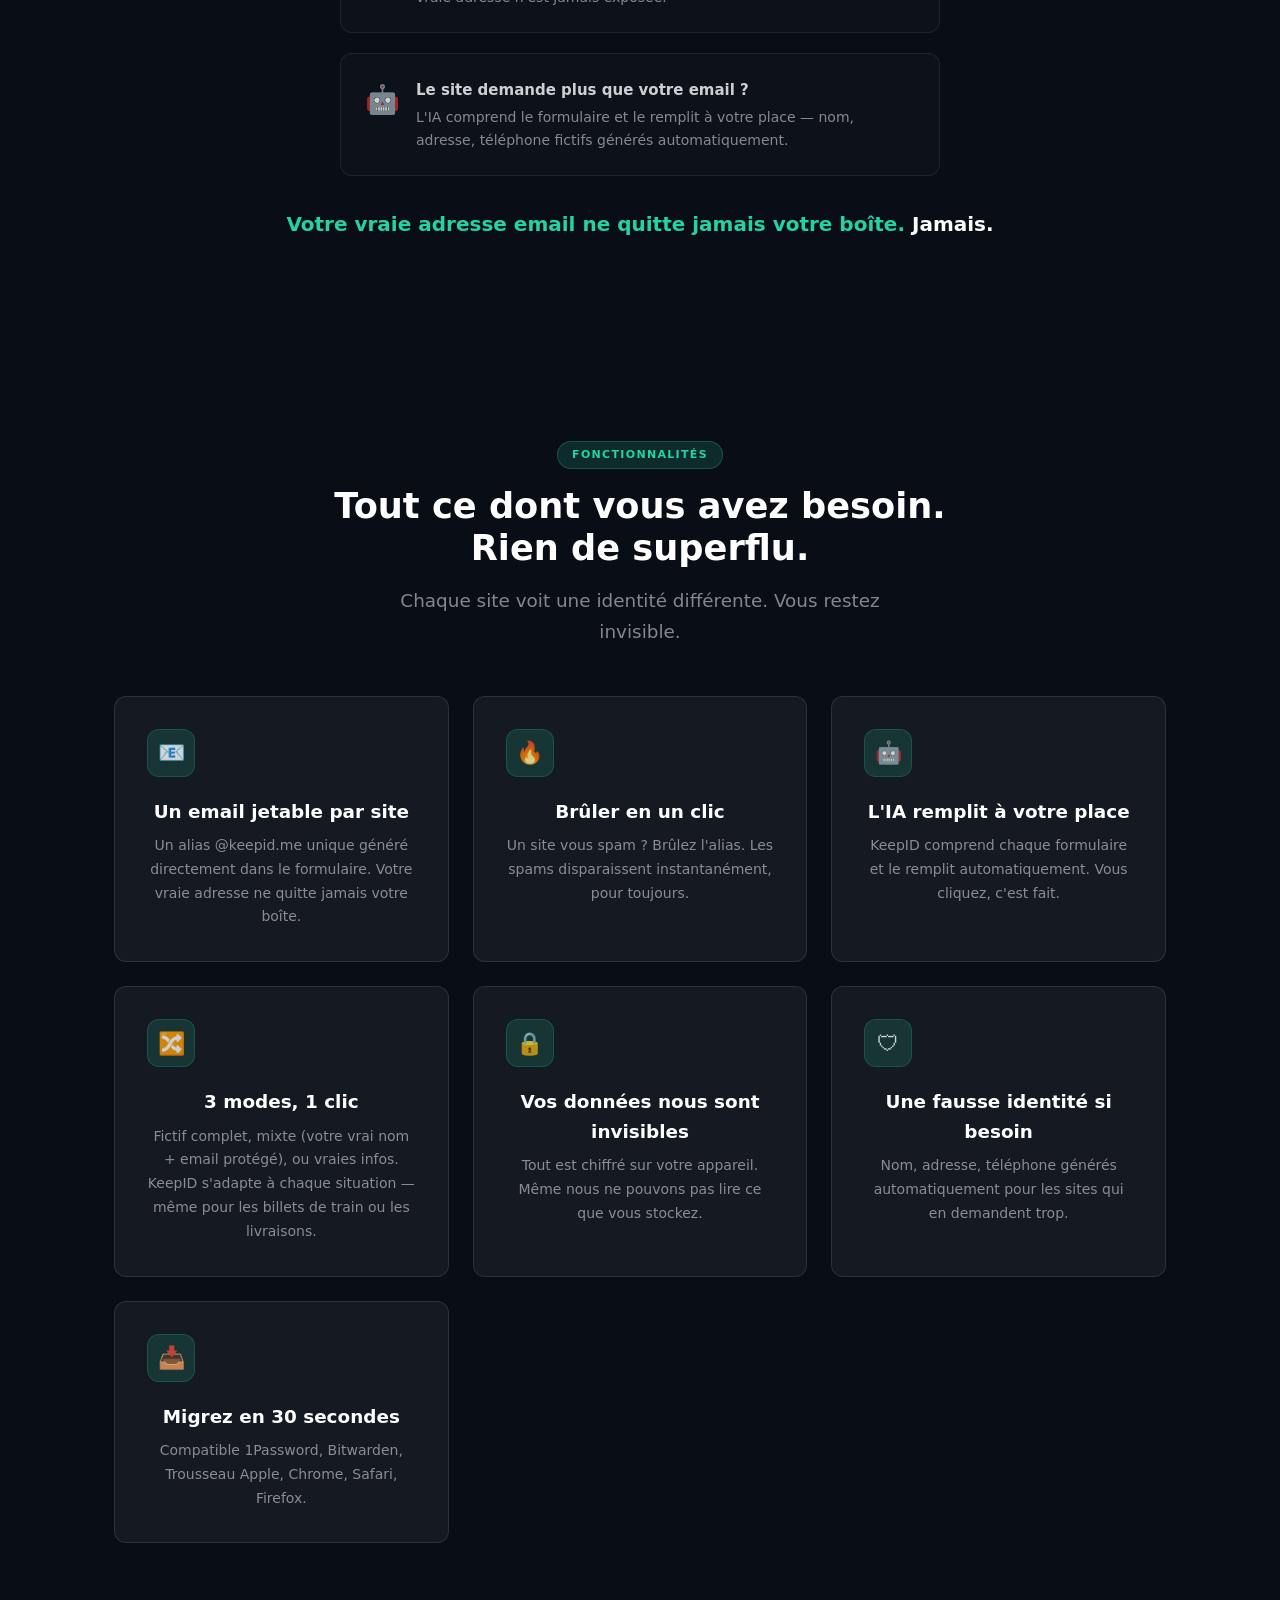
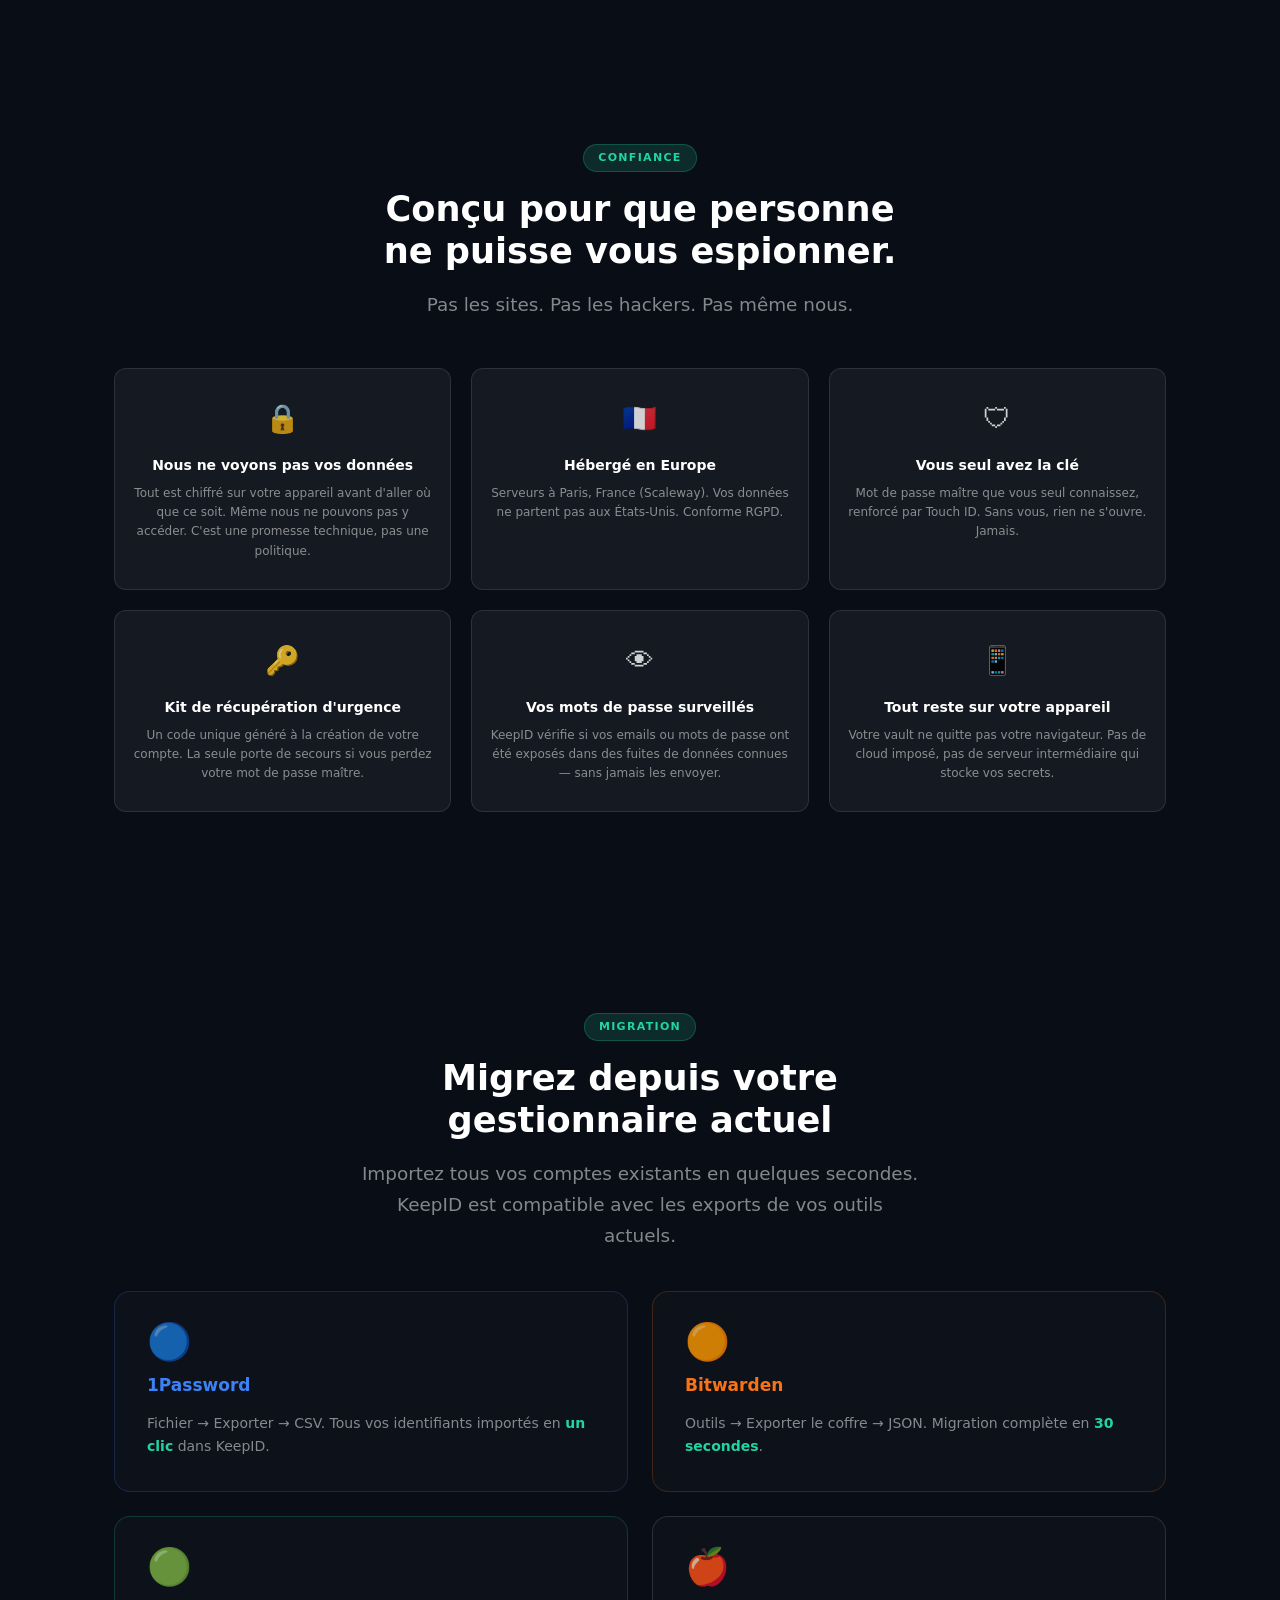
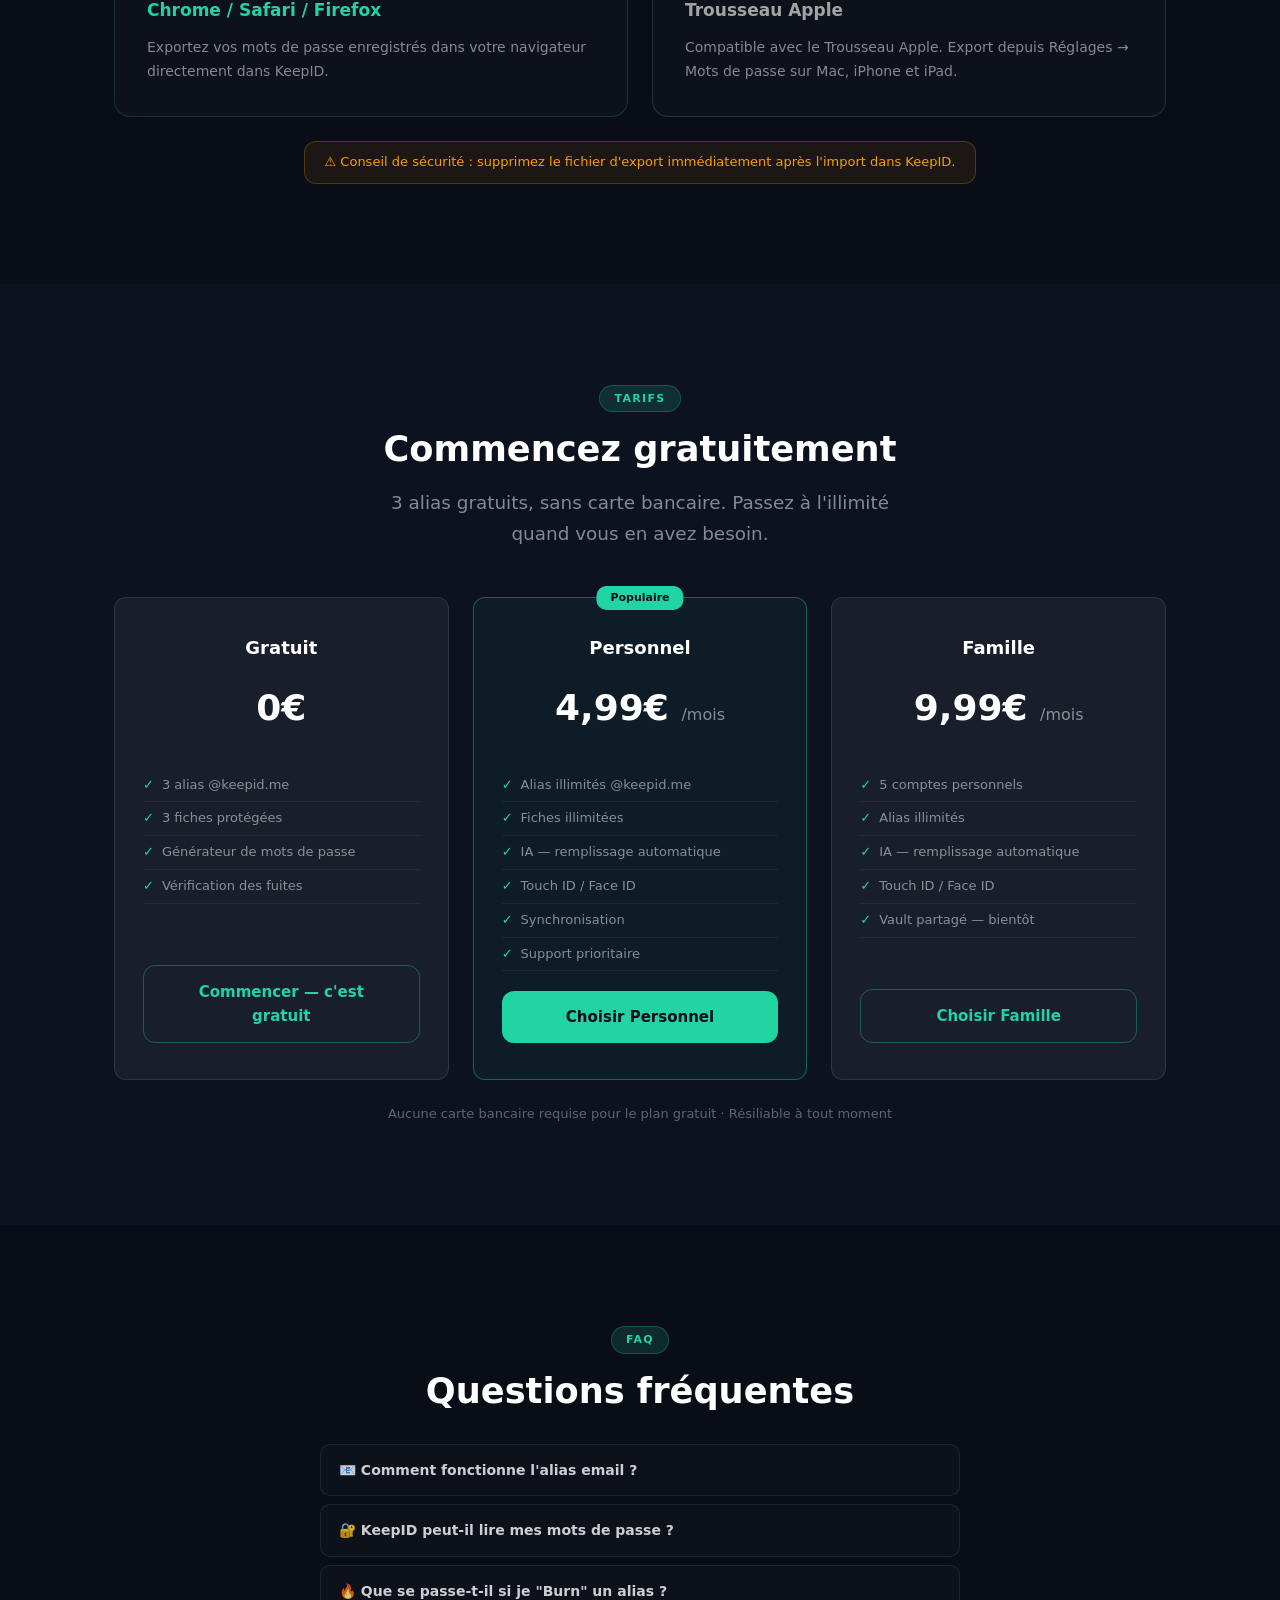
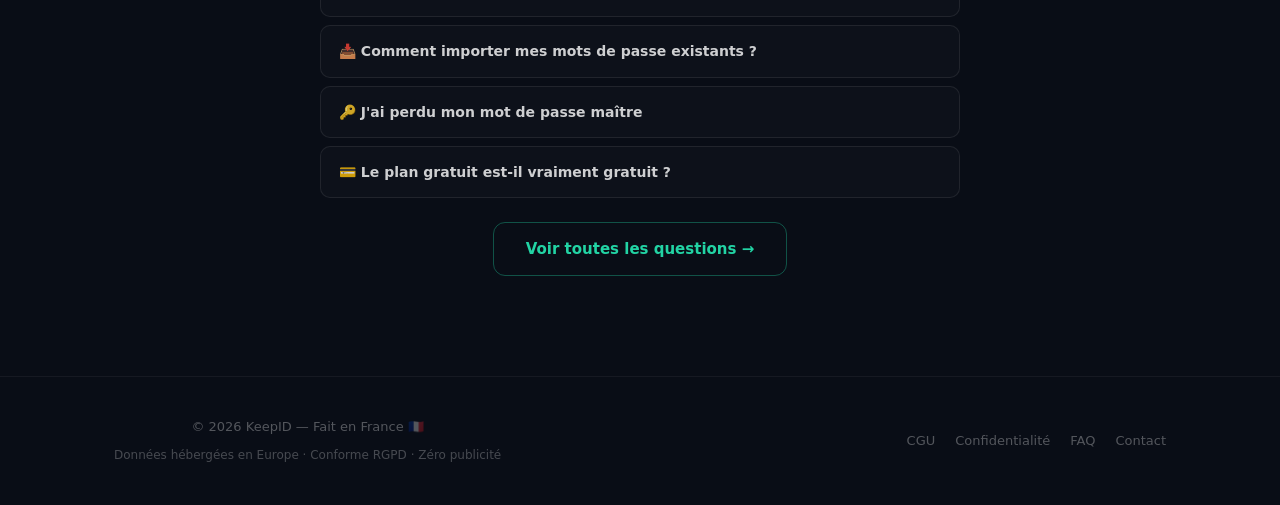
==== commit db471ab9: "feat: update servers location + add mixed mode feature Co-Authored-By: Claude Opus 4.7 (1M context) " ====
--- a/index.html
+++ b/index.html
@@ -188,6 +188,11 @@
         <p>KeepID comprend chaque formulaire et le remplit automatiquement. Vous cliquez, c'est fait.</p>
       </div>
       <div class="feature-card">
+        <div class="feature-icon">🔀</div>
+        <h3>3 modes, 1 clic</h3>
+        <p>Fictif complet, mixte (votre vrai nom + email protégé), ou vraies infos. KeepID s'adapte à chaque situation — même pour les billets de train ou les livraisons.</p>
+      </div>
+      <div class="feature-card">
         <div class="feature-icon">🔒</div>
         <h3>Vos données nous sont invisibles</h3>
         <p>Tout est chiffré sur votre appareil. Même nous ne pouvons pas lire ce que vous stockez.</p>
@@ -223,7 +228,7 @@
       <div class="security-item">
         <div class="icon">🇫🇷</div>
         <h3>Hébergé en Europe</h3>
-        <p>Serveurs en France et en Allemagne. Vos données ne partent pas aux États-Unis. Conforme RGPD.</p>
+        <p>Serveurs à Paris, France (Scaleway). Vos données ne partent pas aux États-Unis. Conforme RGPD.</p>
       </div>
       <div class="security-item">
         <div class="icon">🛡</div>
